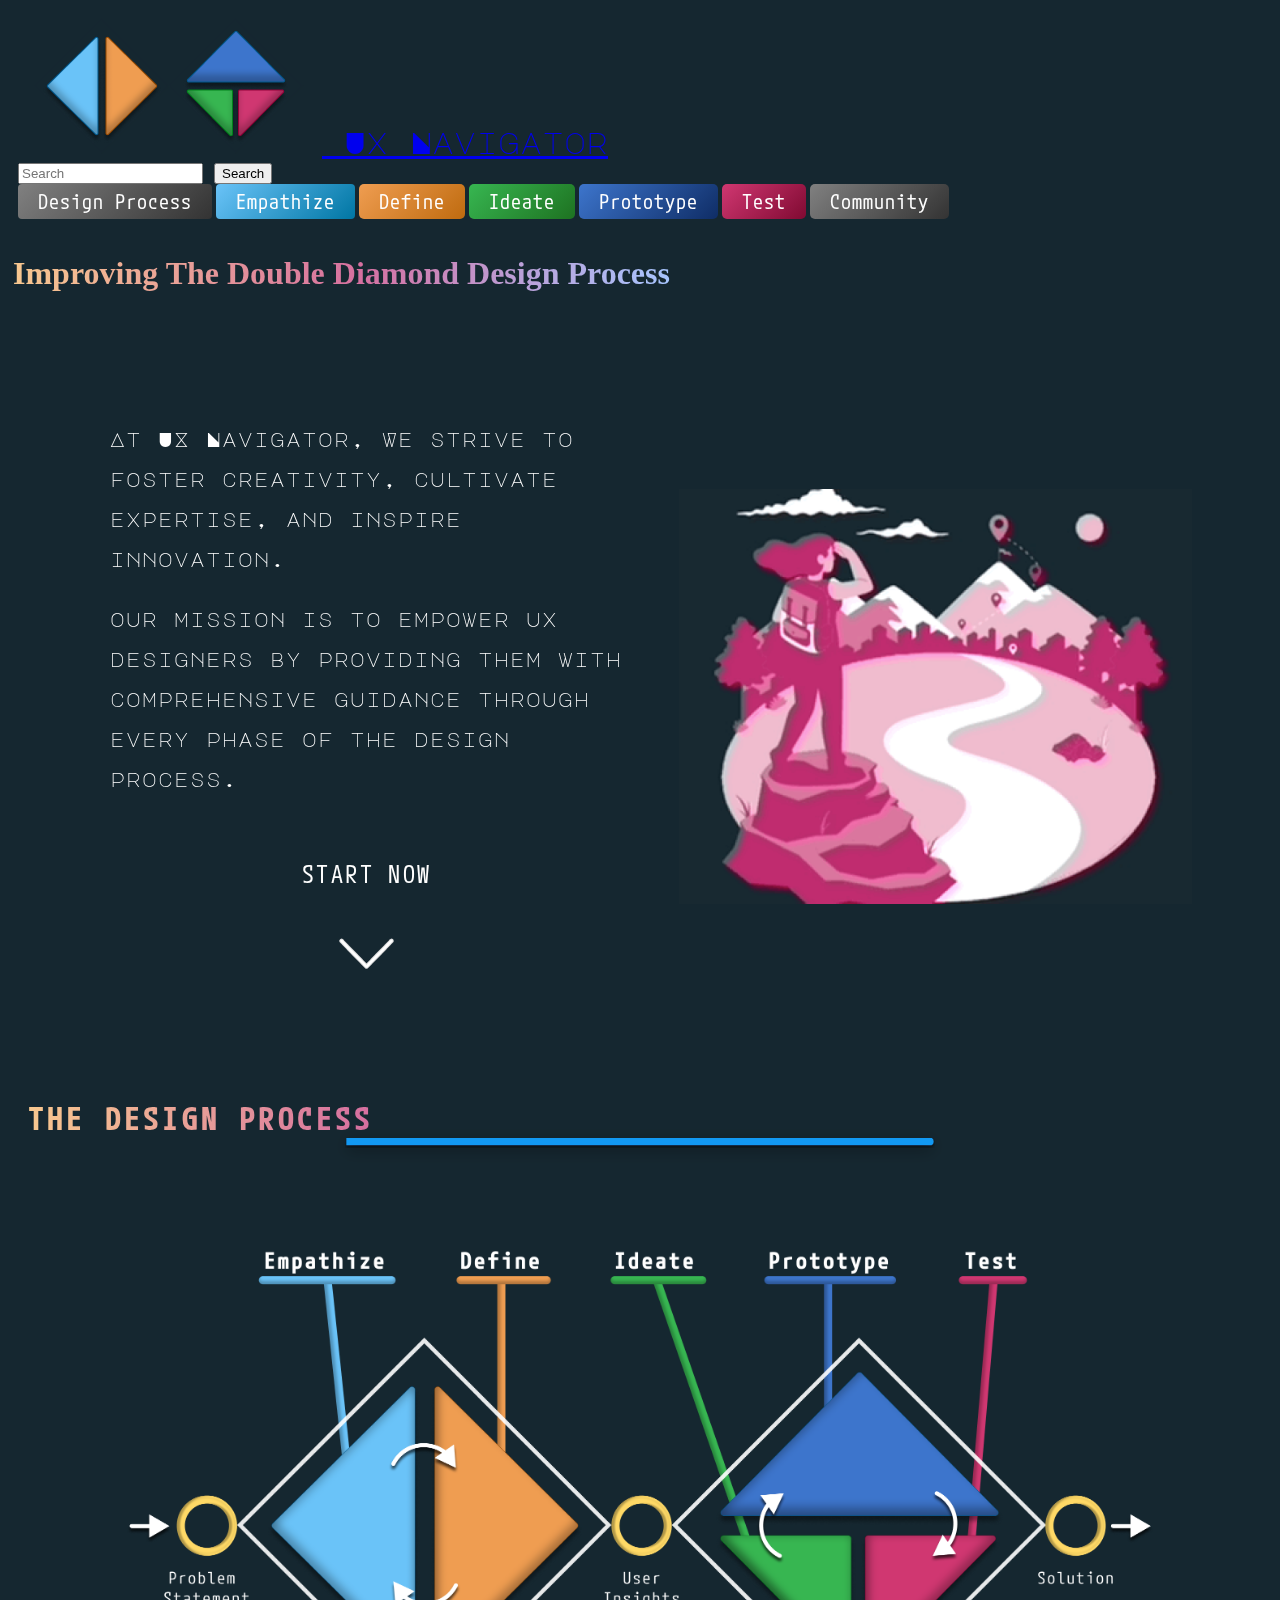
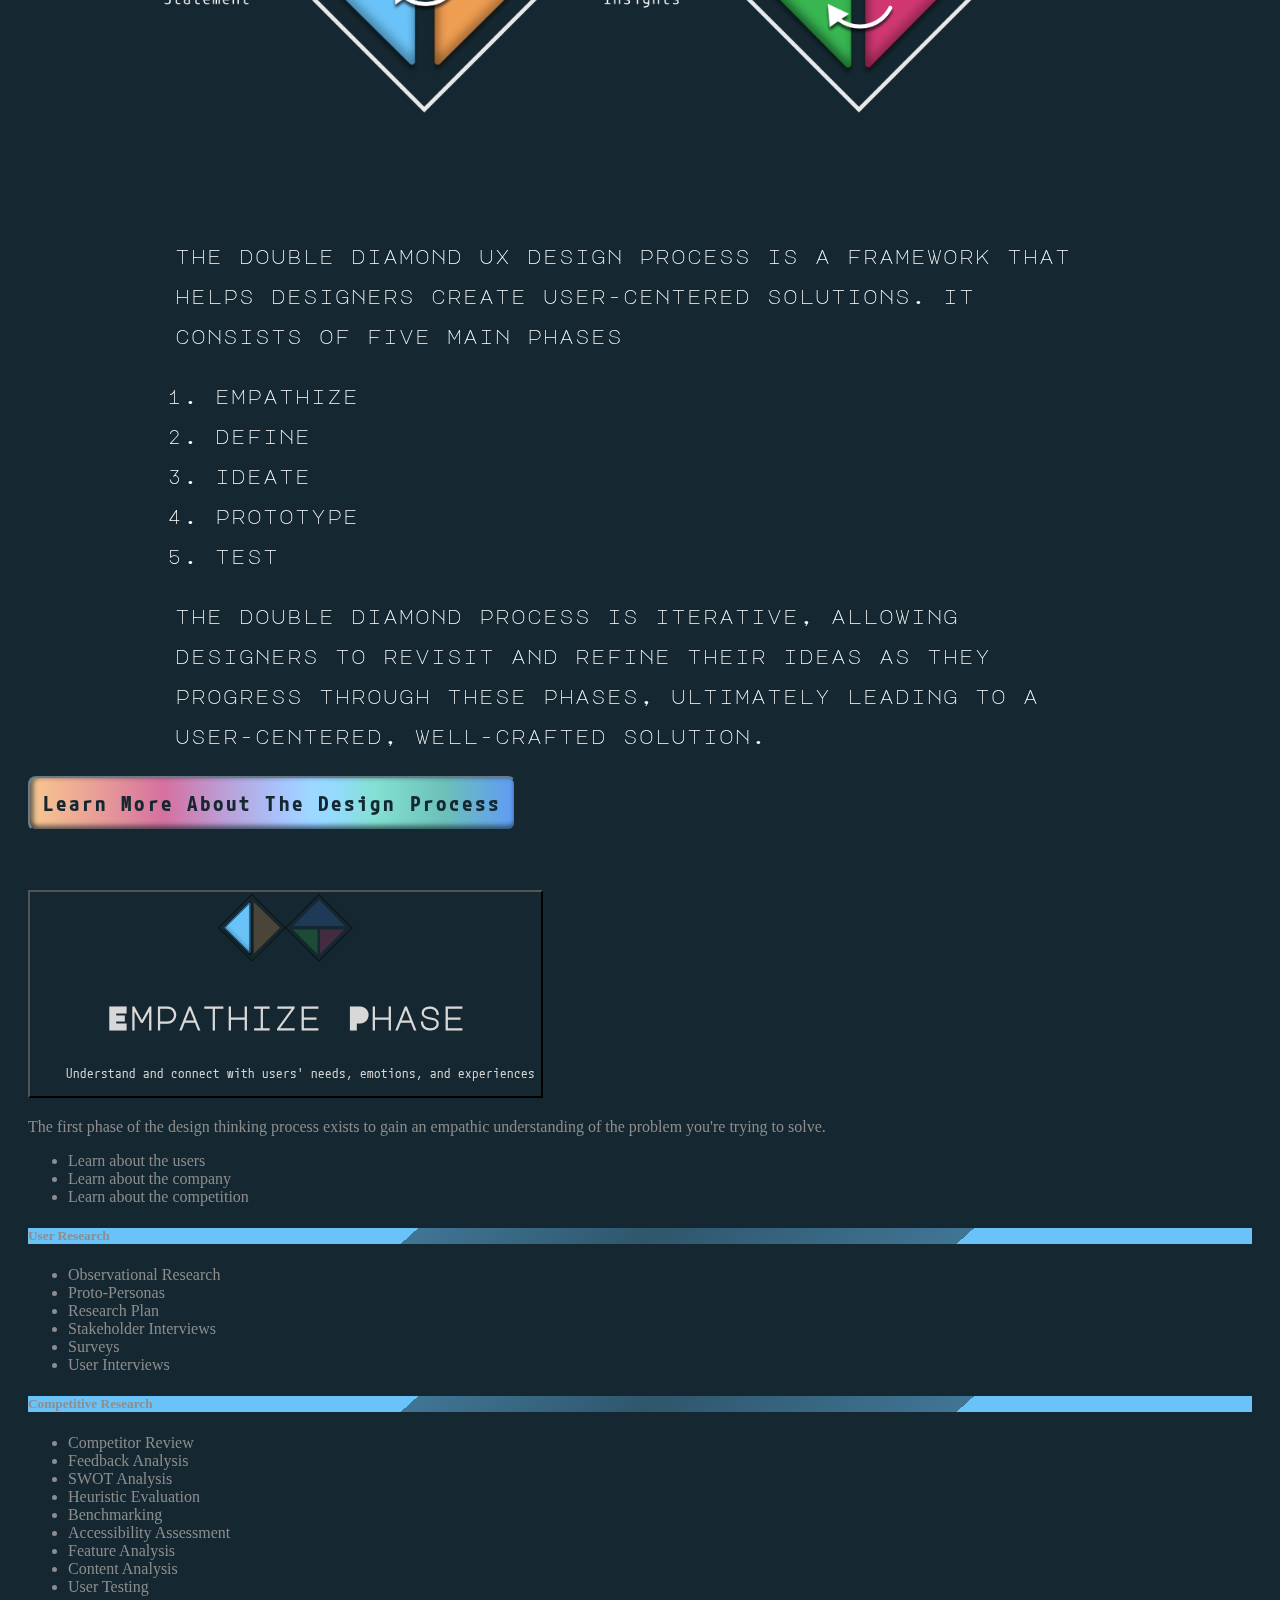
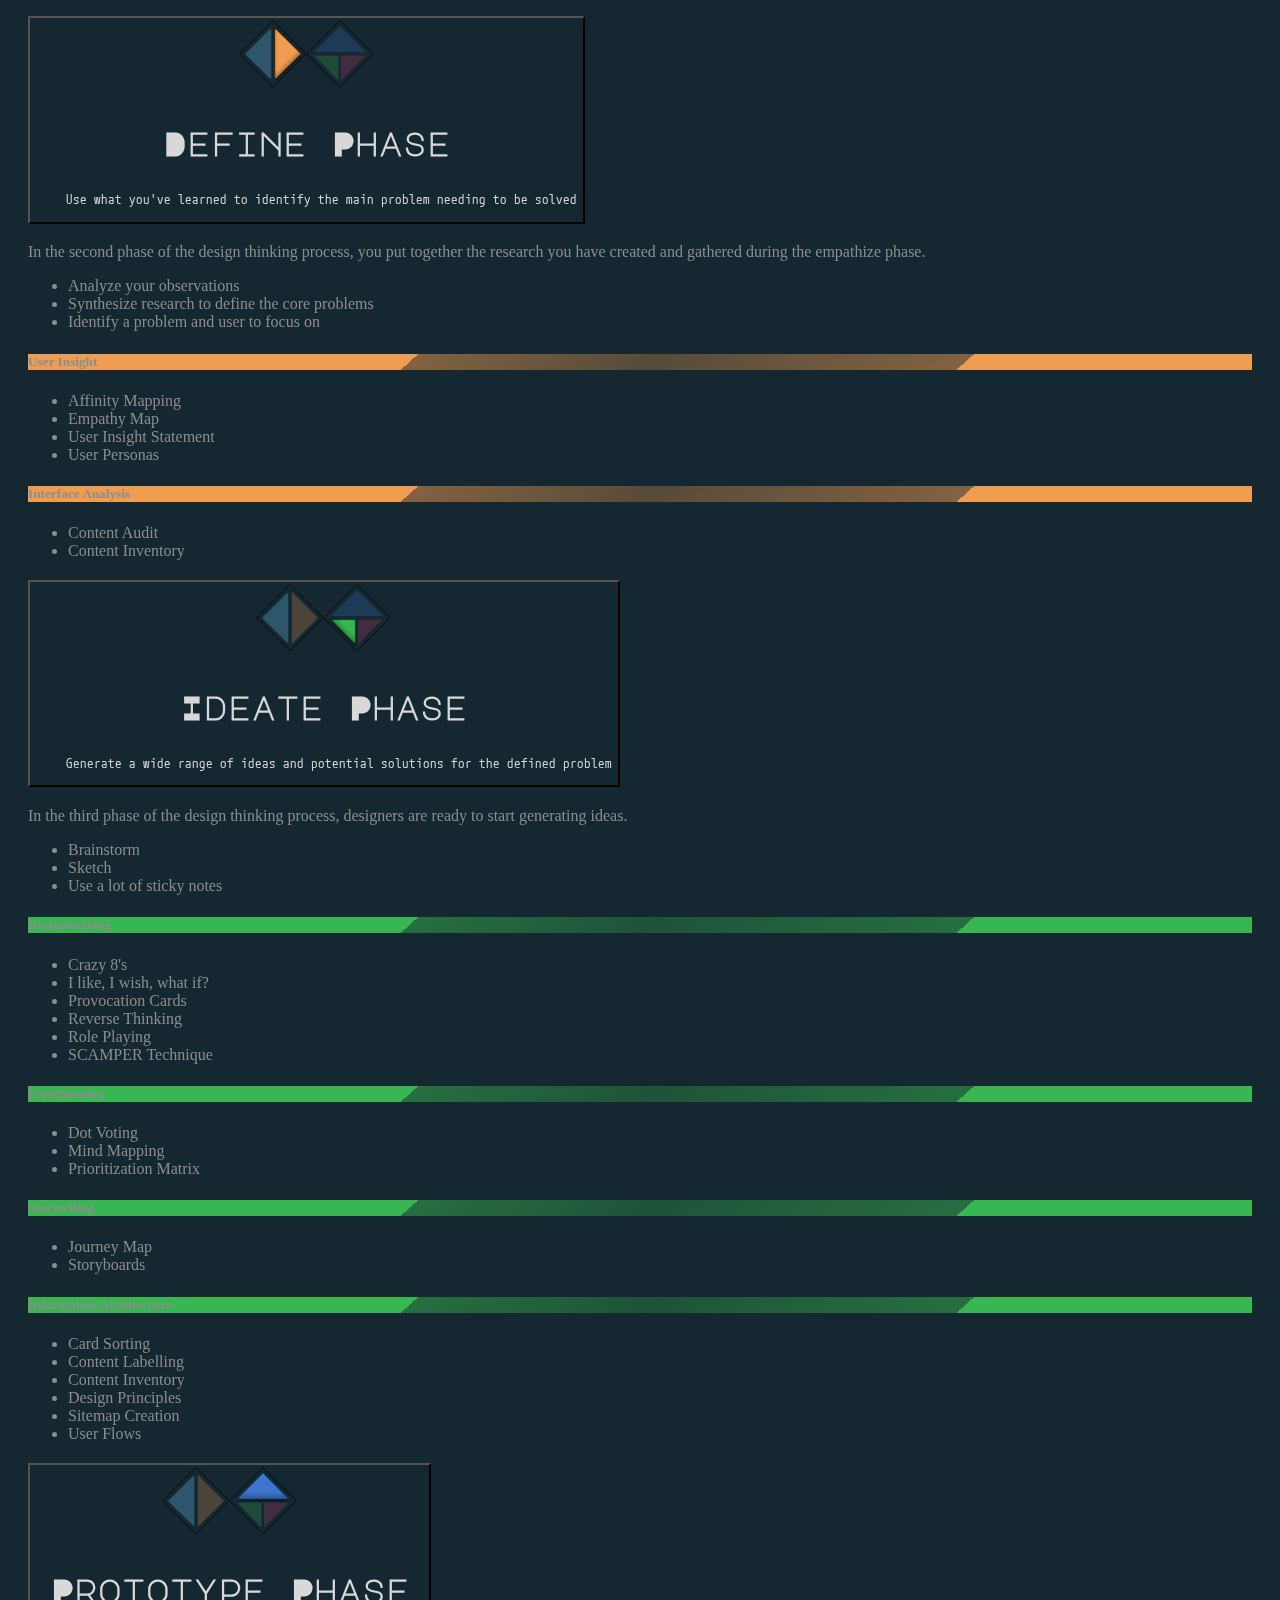
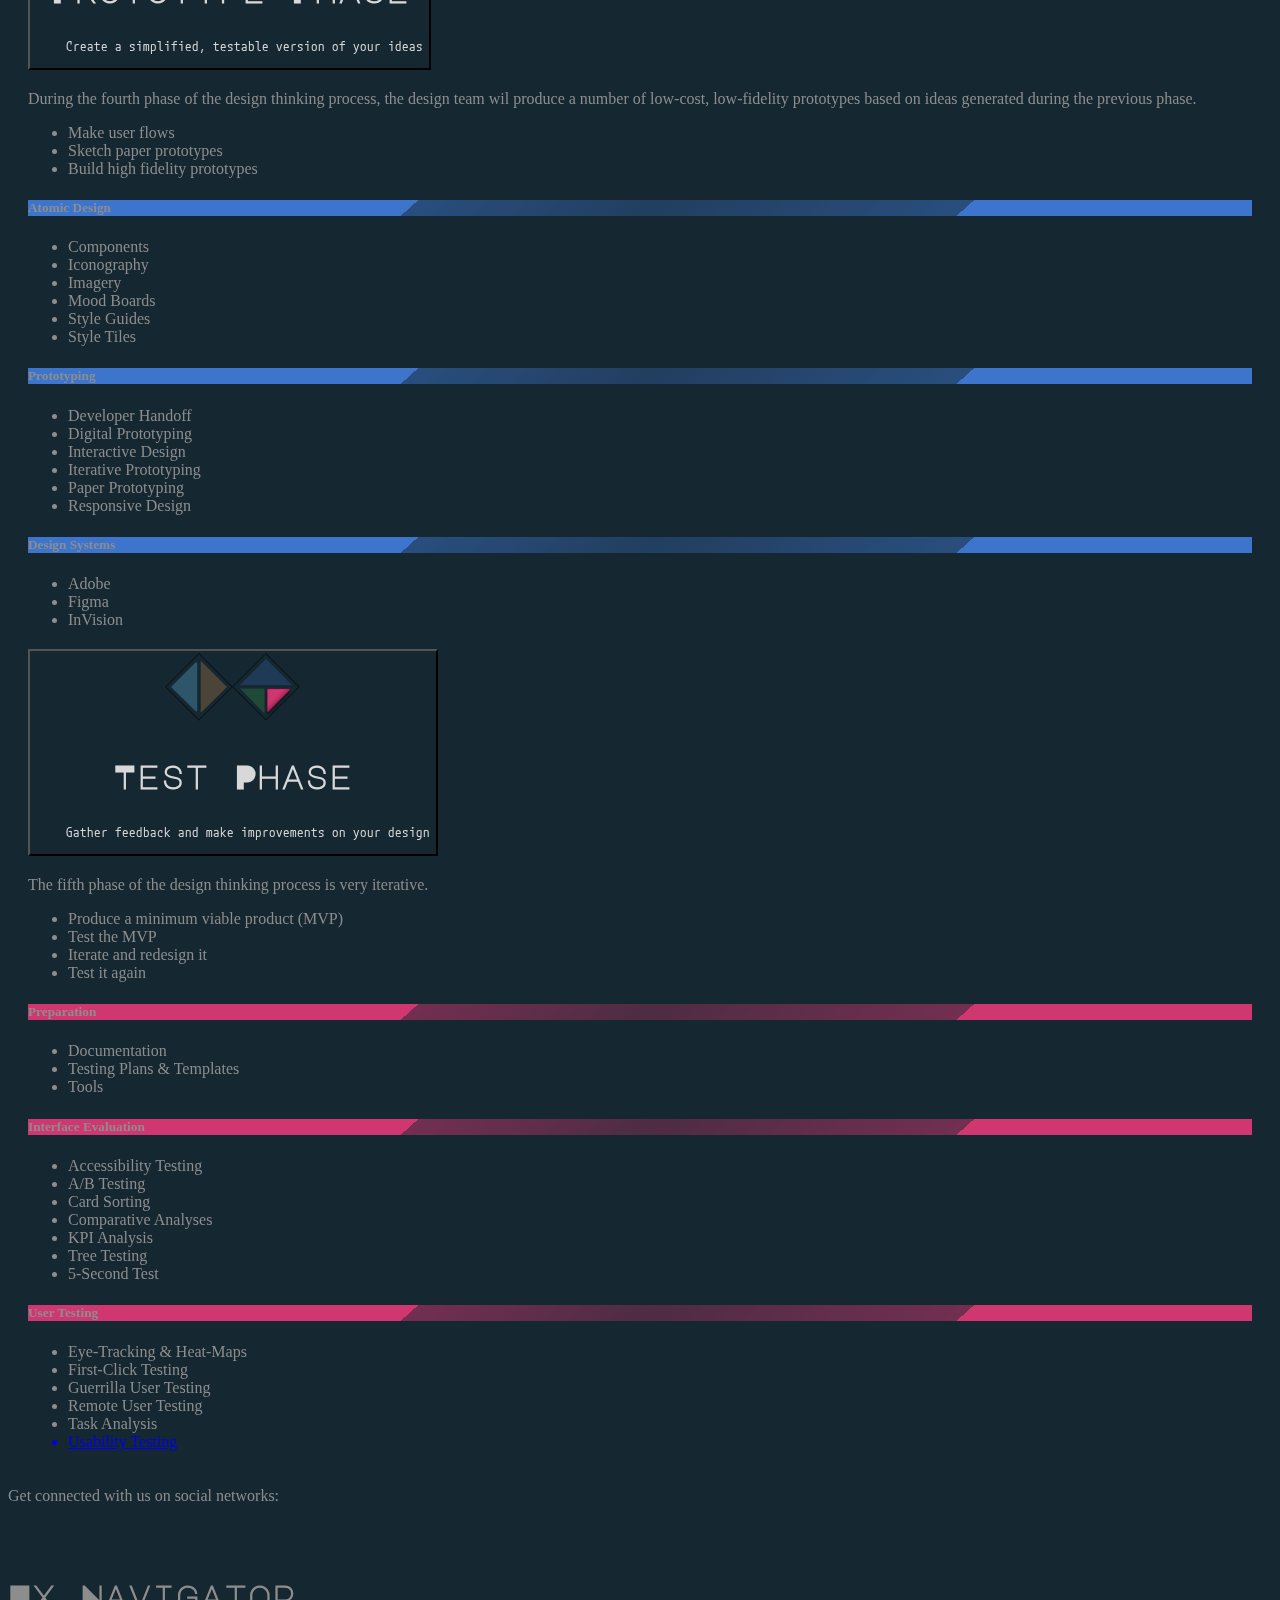
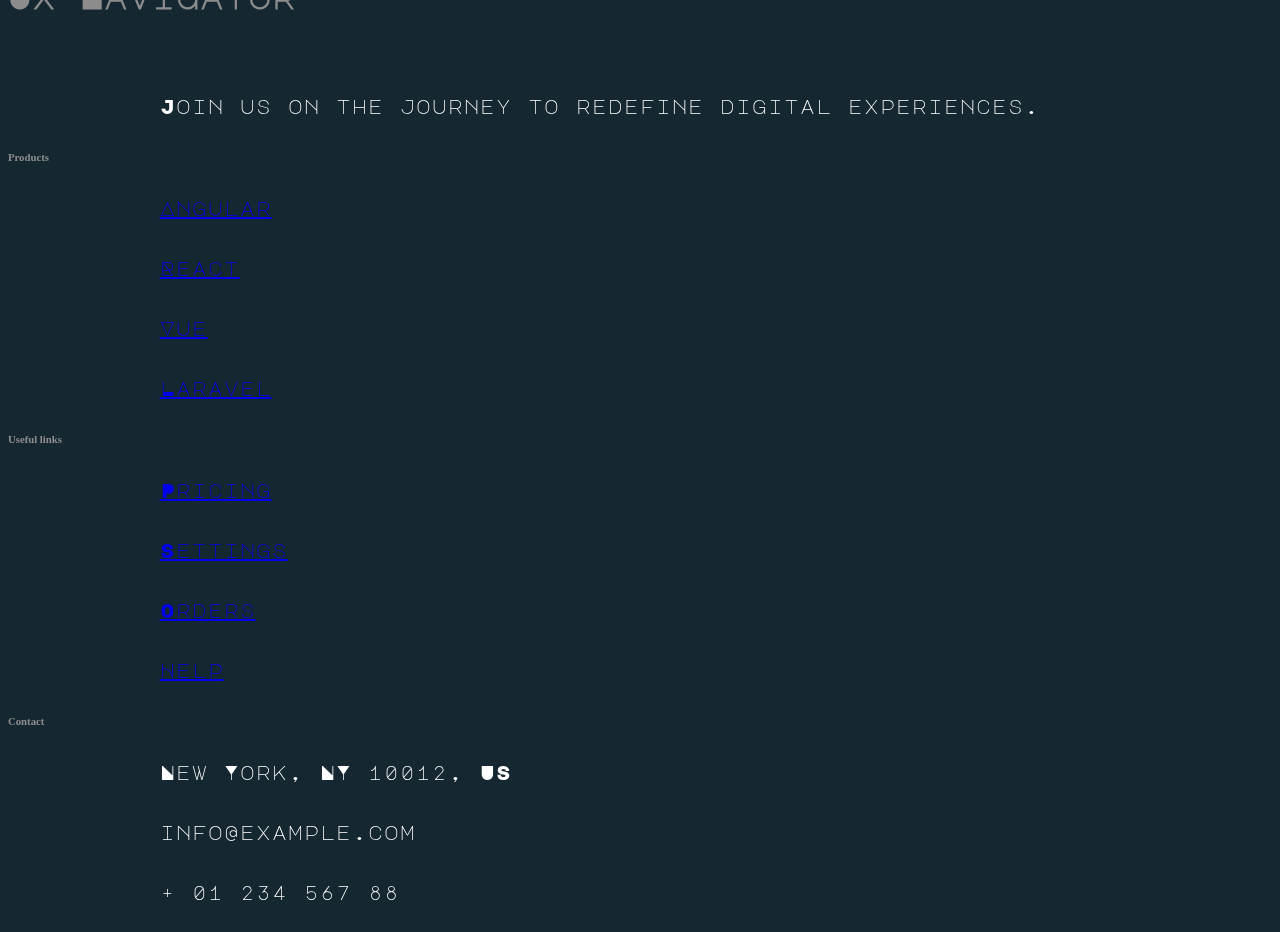
==== index.html @ 794a4d04 "home page updates" ====
<!DOCTYPE html>
<html lang="en">

<head>
    <meta charset="UTF-8">
    <meta name="viewport" content="width=device-width, initial-scale=1.0">
    <title>UX Navigator</title>
    
    <!--font link-->
    <link rel="preconnect" href="https://fonts.googleapis.com">
    <link rel="preconnect" href="https://fonts.gstatic.com" crossorigin>
    <link href="https://fonts.googleapis.com/css2?family=M+PLUS+Code+Latin:wght@300;400&family=Major+Mono+Display&display=swap" rel="stylesheet">
    <link rel="stylesheet" href="Fonts/MajorMonoDisplay-Regular.ttf">
    <link rel="stylesheet" href="Fonts/MPLUSCodeLatin-VariableFont_wdth,wght.ttf">

    <!--css link-->
    <link rel="stylesheet" href="css/style.css"> 
    
    <!--bootstrap link-->
    <link href="https://cdn.jsdelivr.net/npm/bootstrap@5.3.2/dist/css/bootstrap.min.css" rel="stylesheet" integrity="sha384-T3c6CoIi6uLrA9TneNEoa7RxnatzjcDSCmG1MXxSR1GAsXEV/Dwwykc2MPK8M2HN" crossorigin="anonymous">
    
</head>

<!-------------------------- body starts here -------------------------------------->

<body>

    <header class="sticky-top topnav"> 
        
        <!-- very top name and search bar -->
        <nav class="navbar sticky-top navbar-expand-lg">
            <div class="container-fluid">
              <a class="navbar-brand h1font" href="index.html">
                <img src="images/logo.png" alt="Logo">
                Ux Navigator</a>
                <form class="d-flex bodyfont" role="search">
                  <input class="form-control me-2" type="search" placeholder="Search" aria-label="Search">
                  <button class="btn btn-outline-success" type="submit">Search</button>
                </form>
              </div>
            </div>
          </nav>
        
        <div>

          <!-- nav buttons -->
          <a href="#designprocess"><button type="button" class="btndesignproc bodyfont">Design Process</button></a>
          <a href="#empathize"><button type="button" class="btnempathize bodyfont">Empathize</button></a>
          <a href="#define"><button type="button" class="btndefine bodyfont">Define</button></a>
          <a href="#ideate"><button type="button" class="btnideate bodyfont">Ideate</button></a>
          <a href="#prototype"><button type="button" class="btnproto bodyfont">Prototype</button></a>
          <a href="#test"><button type="button" class="btntest bodyfont">Test</button></a>
          <button type="button" class="btncomm bodyfont">Community</button>

      </div>

    </header>

    <div class="banner">
      <h1 class="bannerfont">Improving The Double Diamond Design Process</h1>
    </div>
    <!------------- hero image ------------------>

        <section class="hero-section">
          <div class="heroflex">
            <div class="hero-text">
              <p>At UX Navigator, We strive to foster creativity, cultivate expertise, and inspire innovation.</p>

              <p>our mission is to empower ux designers by providing them with comprehensive guidance through every phase of the design process.
              </p>
            </div>
            <div class="startnow">
              <p>START NOW</p>
              <img src="images/ep-arrow-down.png" alt="Arrow pointing down">
            </div>
          </div>
          <div class="hero-image">
              <img src="images/hero-gif-4.png" alt="Hero Image">
          </div>
      </section>

      <!-- design process -->
      <section class="designproc">

        <div class="designhead">
          <h1>THE DESIGN PROCESS</h1>
          <div>
          <svg xmlns="http://www.w3.org/2000/svg" width="100%" height="26" viewBox="0 0 1533 26" fill="none" style="display: block; margin: 0 auto;">
            <g style="mix-blend-mode:hard-light" filter="url(#filter0_d_272_1071)">
              <path d="M1520 14C1522.76 14 1525 11.7614 1525 9C1525 6.23858 1522.76 4 1520 4L1520 14ZM8 13.9985L1520 14L1520 4L8 3.99854L8 13.9985Z" fill="url(#paint0_linear_272_1071)"/>
            </g>
            <defs>
              <filter id="filter0_d_272_1071" x="0" y="-0.00146484" width="1533" height="26.0015" filterUnits="userSpaceOnUse" color-interpolation-filters="sRGB">
                <feFlood flood-opacity="0" result="BackgroundImageFix"/>
                <feColorMatrix in="SourceAlpha" type="matrix" values="0 0 0 0 0 0 0 0 0 0 0 0 0 0 0 0 0 0 127 0" result="hardAlpha"/>
                <feOffset dy="4"/>
                <feGaussianBlur stdDeviation="4"/>
                <feComposite in2="hardAlpha" operator="out"/>
                <feColorMatrix type="matrix" values="0 0 0 0 0 0 0 0 0 0 0 0 0 0 0 0 0 0 0.4 0"/>
                <feBlend mode="normal" in2="BackgroundImageFix" result="effect1_dropShadow_272_1071"/>
                <feBlend mode="normal" in="SourceGraphic" in2="effect1_dropShadow_272_1071" result="shape"/>
              </filter>
              <linearGradient id="paint0_linear_272_1071" x1="8" y1="8.99854" x2="1523.14" y2="8.99854" gradientUnits="userSpaceOnUse">
                <stop stop-color="#6AC3F8"/>
                <stop offset="1" stop-color="#6AC3F8" stop-opacity="0"/>
              </linearGradient>
            </defs>
          </svg>


        </div>
        <img src = "images/designProcess descript.png" alt="Double diamond design with the different phases labeled">

        <div class="design">
          <p>the double diamond ux design process is a framework that helps designers create user-centered solutions. it consists of five main phases</p>
          <ol>
            <li>empathize</li>
            <li>define</li>
            <li>ideate</li>
            <li>prototype</li>
            <li>test</li>
          </ol>
          <p>the double diamond process is iterative, allowing designers to revisit and refine their ideas as they progress through these phases, ultimately leading to a user-centered, well-crafted solution.</p>
        </div>

        <div class="designbtndiv">
          <button type="button" class="designbtn">Learn More About The Design Process</button>
        </div>

      </section>

    <!----------------- main part ---------------------------------->

    <main>




        <div class="accordion accordion-flush accord" id="accordionFlushExample">

            <!-- Empathize -->
            <div class="accordion-item" id="empathize">
              <h2 class="accordion-header" id="flush-headingOne">
                <button class="accordion-button collapsed d-flex align-items-center accordbutton" type="button" data-bs-toggle="collapse" data-bs-target="#flush-collapseOne" aria-expanded="false" aria-controls="flush-collapseOne">
                    <img src="images/empathize-icon.svg" alt="Double Diamond with Empathize section highlighted" class="mr-3">
                    <div>
                        <h3 class="h3font">Empathize Phase</h3>
                        <p style="margin-left: 30px;">Understand and connect with users' needs, emotions, and experiences</p>
                    </div>
                </button>
            </h2>
              <div id="flush-collapseOne" class="accordion-collapse collapse" aria-labelledby="flush-headingOne" data-bs-parent="#accordionFlushExample">
                <div class="accordion-body">The first phase of the design thinking process exists to gain an empathic understanding of the problem you're trying to solve.
                  <ul>
                    <li>Learn about the users</li>
                    <li>Learn about the company</li>
                    <li>Learn about the competition</li>
                  </ul>
                </div>
            
                <!-- empathize cards -->
                <div class="row row-cols-1 row-cols-md-2 g-4">
                <div class="col">
                    <div class="card">
                    <div class="card-body empathize">
                        <h5 class="card-title">User Research</h5>
                    </div>
                    <ul class="list-group list-group-flush">
                        <li class="list-group-item">Observational Research</li>
                        <li class="list-group-item">Proto-Personas</li>
                        <li class="list-group-item">Research Plan</li>
                        <li class="list-group-item">Stakeholder Interviews</li>
                        <li class="list-group-item">Surveys</li>
                        <li class="list-group-item">User Interviews</li>

                        </ul>
                    </div>
                </div>
                <div class="col">
                    <div class="card">
                    
                    <div class="card-body empathize">
                        <h5 class="card-title">Competitive Research</h5>
                    </div>
                    <ul class="list-group list-group-flush">
                        <li class="list-group-item">Competitor Review</li>
                        <li class="list-group-item">Feedback Analysis</li>
                        <li class="list-group-item">SWOT Analysis</li>
                        <li class="list-group-item">Heuristic Evaluation</li>
                        <li class="list-group-item">Benchmarking</li>
                        <li class="list-group-item">Accessibility Assessment</li>
                        <li class="list-group-item">Feature Analysis</li>
                        <li class="list-group-item">Content Analysis</li>
                        <li class="list-group-item">User Testing</li>
                        </ul>
                    </div>
                </div>
                </div>
                </div>
            <!-- end of empathize cards-->
            </div>

            <!-- Define -->
            <div class="accordion-item" id="define">
              <h2 class="accordion-header" id="flush-headingTwo">
                <button class="accordion-button collapsed accordbutton" type="button" data-bs-toggle="collapse" data-bs-target="#flush-collapseTwo" aria-expanded="false" aria-controls="flush-collapseTwo">
                  <img src="images/define-icon.png" alt="Double Diamond with Define section highlighted" class="mr-3">
                  <div>
                    <h3 class="h3font">Define Phase</h3>
                    <p style="margin-left: 30px;">Use what you've learned to identify the main problem needing to be solved</p>
                  </div>
                </button>
              </h2>
              <div id="flush-collapseTwo" class="accordion-collapse collapse" aria-labelledby="flush-headingTwo" data-bs-parent="#accordionFlushExample">
                <div class="accordion-body">In the second phase of the design thinking process, you put together the research you have created and gathered during the empathize phase.
                  <ul>
                    <li>Analyze your observations</li>
                    <li>Synthesize research to define the core problems</li>
                    <li>Identify a problem and user to focus on</li>
                  </ul>
                </div>

                    <!-- define cards -->
                    <div class="row row-cols-1 row-cols-md-2 g-4">
                        <div class="col">
                            <div class="card">
                            
                            <div class="card-body define">
                                <h5 class="card-title">User Insight</h5>
                            </div>
                            <ul class="list-group list-group-flush">
                                <li class="list-group-item">Affinity Mapping</li>
                                <li class="list-group-item">Empathy Map</li>
                                <li class="list-group-item">User Insight Statement</li>
                                <li class="list-group-item">User Personas</li>
                                </ul>
                            </div>
                        </div>
                        <div class="col">
                            <div class="card">
                            
                            <div class="card-body define">
                                <h5 class="card-title">Interface Analysis</h5>
                            </div>
                            <ul class="list-group list-group-flush">
                                <li class="list-group-item">Content Audit</li>
                                <li class="list-group-item">Content Inventory</li>
                                </ul>
                            </div>
                        </div>
    
                        </div>
                    <!-- end of define cards-->
              </div>
            </div>

            <!-- Ideate -->
            <div class="accordion-item" id="ideate">
              <h2 class="accordion-header" id="flush-headingThree">
                <button class="accordion-button collapsed accordbutton" type="button" data-bs-toggle="collapse" data-bs-target="#flush-collapseThree" aria-expanded="false" aria-controls="flush-collapseThree">
                  <img src="images/ideate-icon.png" alt="Double Diamond with Ideate section highlighted" class="mr-3">
                  <div>
                    <h3 class="h3font">Ideate Phase</h3>
                    <p style="margin-left: 30px;">Generate a wide range of ideas and potential solutions for the defined problem</p>
                  </div>
                </button>
              </h2>
              <div id="flush-collapseThree" class="accordion-collapse collapse" aria-labelledby="flush-headingThree" data-bs-parent="#accordionFlushExample">
                <div class="accordion-body">In the third phase of the design thinking process, designers are ready to start generating ideas.
                  <ul>
                    <li>Brainstorm</li>
                    <li>Sketch</li>
                    <li>Use a lot of sticky notes</li>
                  </ul>
                </div>
                <!-- ideate cards -->
                <div class="row row-cols-1 row-cols-md-2 g-4">
                    <div class="col">
                        <div class="card">
                        
                        <div class="card-body ideate">
                            <h5 class="card-title">Brainstorming</h5>
                        </div>
                        <ul class="list-group list-group-flush">
                          <li class="list-group-item">Crazy 8's</li>  
                          <li class="list-group-item">I like, I wish, what if?</li>
                          <li class="list-group-item">Provocation Cards</li>
                          <li class="list-group-item">Reverse Thinking</li>
                          <li class="list-group-item">Role Playing</li>
                          <li class="list-group-item">SCAMPER Technique</li>
                        </ul>
                      </div>
                    </div>
                    <div class="col">
                        <div class="card">
                        
                        <div class="card-body ideate">
                            <h5 class="card-title">Prioritization</h5>
                        </div>
                        <ul class="list-group list-group-flush">
                            <li class="list-group-item">Dot Voting</li>
                            <li class="list-group-item">Mind Mapping</li>
                            <li class="list-group-item">Prioritization Matrix</li>
                            </ul>
                        </div>
                    </div>

                    <div class="col">
                        <div class="card">
                        
                        <div class="card-body ideate">
                            <h5 class="card-title">Storytelling</h5>
                        </div>
                        <ul class="list-group list-group-flush">
                            <li class="list-group-item">Journey Map</li>
                            <li class="list-group-item">Storyboards</li>
                            </ul>
                        </div>
                    </div>

                    <div class="col">
                        <div class="card">
                        
                        <div class="card-body ideate">
                            <h5 class="card-title">Information Architecture</h5>
                        </div>
                        <ul class="list-group list-group-flush">
                          <li class="list-group-item">Card Sorting</li> 
                          <li class="list-group-item">Content Labelling</li> 
                          <li class="list-group-item">Content Inventory</li>
                            <li class="list-group-item">Design Principles</li>

                          <li class="list-group-item">Sitemap Creation</li>
                          <li class="list-group-item">User Flows</li>
                        </ul>
                      </div>
                    </div>

                    </div>
                <!-- end of ideate cards-->
              </div>
            </div>

            <!-- Prototype -->
            <div class="accordion-item" id = "prototype">
                <h2 class="accordion-header" id="flush-headingFour">
                  <button class="accordion-button collapsed accordbutton" type="button" data-bs-toggle="collapse" data-bs-target="#flush-collapseFour" aria-expanded="false" aria-controls="flush-collapseFour">
                    <img src="images/prototype-icon.png" alt="Double Diamond with Prototype section highlighted" class="mr-3">
                    <div>
                      <h3 class="h3font">Prototype Phase</h3>
                      <p style="margin-left: 30px;">Create a simplified, testable version of your ideas</p>
                    </div>
                  </button>
                </h2>
                <div id="flush-collapseFour" class="accordion-collapse collapse" aria-labelledby="flush-headingFour" data-bs-parent="#accordionFlushExample">
                  <div class="accordion-body">During the fourth phase of the design thinking process, the design team wil produce a number of low-cost, low-fidelity prototypes based on ideas generated during the previous phase.
                    <ul>
                      <li>Make user flows</li>
                      <li>Sketch paper prototypes</li>
                      <li>Build high fidelity prototypes</li>
                    </ul>
                  </div>

                    <!-- prototype cards -->
                    <div class="row row-cols-1 row-cols-md-2 g-4">
                    <div class="col">
                        <div class="card">
                        
                        <div class="card-body prototype">
                            <h5 class="card-title">Atomic Design</h5>
                        </div>
                        <ul class="list-group list-group-flush">
                            <li class="list-group-item">Components</li>
                            <li class="list-group-item">Iconography</li>
                            <li class="list-group-item">Imagery</li>
                            <li class="list-group-item">Mood Boards</li>
                            <li class="list-group-item">Style Guides</li>
                            <li class="list-group-item">Style Tiles</li>
                            </ul>
                        </div>
                    </div>
                    <div class="col">
                        <div class="card">
                        
                        <div class="card-body prototype">
                            <h5 class="card-title">Prototyping</h5>
                          </div>
                        <ul class="list-group list-group-flush">
                          <li class="list-group-item">Developer Handoff</li>  
                          <li class="list-group-item">Digital Prototyping</li>
                          <li class="list-group-item">Interactive Design</li>
                          <li class="list-group-item">Iterative Prototyping</li>
                          <li class="list-group-item">Paper Prototyping</li>
                          <li class="list-group-item">Responsive Design</li>
                        </ul>
                      </div>
                    </div>

                    <div class="col">
                        <div class="card">
                        
                        <div class="card-body prototype">
                            <h5 class="card-title">Design Systems</h5>
                        </div>
                        <ul class="list-group list-group-flush">
                            <li class="list-group-item">Adobe</li>
                            <li class="list-group-item">Figma</li>
                            <li class="list-group-item">InVision</li>
                            </ul>
                        </div>
                    </div>

                    </div>
                <!-- end of prototype cards-->
            
                </div>
              </div>

            <!-- Test -->
            <div class="accordion-item" id = "test">
                <h2 class="accordion-header" id="flush-headingFive">
                  <button class="accordion-button collapsed accordbutton" type="button" data-bs-toggle="collapse" data-bs-target="#flush-collapseFive" aria-expanded="false" aria-controls="flush-collapseFive">
                    <img src="images/test-icon.png" alt="Double Diamond with Test section highlighted" class="mr-3">
                    <div>
                      <h3 class="h3font">Test Phase</h3>
                      <p style="margin-left: 30px;">Gather feedback and make improvements on your design</p>
                    </div>
                  </button>
                </h2>
                <div id="flush-collapseFive" class="accordion-collapse collapse" aria-labelledby="flush-headingFive" data-bs-parent="#accordionFlushExample">
                  
                    <div class="accordion-body">The fifth phase of the design thinking process is very iterative.
                      <ul>
                        <li>Produce a minimum viable product (MVP)</li>
                        <li>Test the MVP</li>
                        <li>Iterate and redesign it</li>
                        <li>Test it again</li>
                      </ul>
                    </div>

                <!-- test cards -->
                    <div class="row row-cols-1 row-cols-md-2 g-4">
                        <div class="col">
                          <div class="card">
                            
                            <div class="card-body test">
                              <h5 class="card-title">Preparation</h5>
                            </div>
                            <ul class="list-group list-group-flush">
                              <li class="list-group-item">Documentation</li>  
                              <li class="list-group-item">Testing Plans & Templates</li>
                                <li class="list-group-item">Tools</li>
                              </ul>
                          </div>
                        </div>
                        <div class="col">
                          <div class="card">
                            
                            <div class="card-body test">
                              <h5 class="card-title">Interface Evaluation</h5>
                            </div>
                            <ul class="list-group list-group-flush">
                                <li class="list-group-item">Accessibility Testing</li>
                                <li class="list-group-item">A/B Testing</li>
                                <li class="list-group-item">Card Sorting</li>
                                <li class="list-group-item">Comparative Analyses</li>
                                <li class="list-group-item">KPI Analysis</li>
                                <li class="list-group-item">Tree Testing</li>
                                <li class="list-group-item">5-Second Test</li>
                              </ul>
                          </div>
                        </div>

                        <div class="col">
                          <div class="card">
                           
                            <div class="card-body test">
                              <h5 class="card-title">User Testing</h5>
                            </div>
                            <ul class="list-group list-group-flush">
                                
                                <li class="list-group-item">Eye-Tracking & Heat-Maps</li>
                                <li class="list-group-item">First-Click Testing</li>
                                <li class="list-group-item">Guerrilla User Testing</li>
                                <li class="list-group-item">Remote User Testing</li>
                                <li class="list-group-item">Task Analysis</li>
                                <a href="pages/UsabilityTesting.html"><li class="list-group-item">Usability Testing</li></a>

                              </ul>
                          </div>
                        </div>

                      </div>
                    <!-- end of test cards-->

                </div>
              </div>


            </div>
    </main>


    <!------------------------- footer ------------------------------------->


    <!-- Footer -->
    <footer class="text-center text-lg-start text-muted">
      <!-- Section: Social media -->
      <section class="d-flex justify-content-center justify-content-lg-between p-4 border-bottom design">
        <!-- Left -->
        <div class="me-5 d-none d-lg-block">
          <span>Get connected with us on social networks:</span>
        </div>
        <!-- Left -->

        <!-- Right -->
        <div>
          <a href="" class="me-4 text-reset">
            <i class="fab fa-facebook-f"></i>
          </a>
          <a href="" class="me-4 text-reset">
            <i class="fab fa-twitter"></i>
          </a>
          <a href="" class="me-4 text-reset">
            <i class="fab fa-google"></i>
          </a>
          <a href="" class="me-4 text-reset">
            <i class="fab fa-instagram"></i>
          </a>
          <a href="" class="me-4 text-reset">
            <i class="fab fa-linkedin"></i>
          </a>
          <a href="" class="me-4 text-reset">
            <i class="fab fa-github"></i>
          </a>
        </div>
        <!-- Right -->
      </section>
      <!-- Section: Social media -->

      <!-- Section: Links  -->
      <section class="design">
        <div class="container text-center text-md-start mt-5">
          <!-- Grid row -->
          <div class="row mt-3">
            <!-- Grid column -->
            <div class="col-md-3 col-lg-4 col-xl-3 mx-auto mb-4">
              <!-- Content -->
              <h6 class="fw-bold mb-4 h3font">
                <i class="fas fa-gem me-3"></i>Ux Navigator
              </h6>
              <p>
                Join us on the journey to redefine digital experiences.
              </p>
            </div>
            <!-- Grid column -->

            <!-- Grid column -->
            <div class="col-md-2 col-lg-2 col-xl-2 mx-auto mb-4">
              <!-- Links -->
              <h6 class="text-uppercase fw-bold mb-4">
                Products
              </h6>
              <p>
                <a href="#!" class="text-reset">Angular</a>
              </p>
              <p>
                <a href="#!" class="text-reset">React</a>
              </p>
              <p>
                <a href="#!" class="text-reset">Vue</a>
              </p>
              <p>
                <a href="#!" class="text-reset">Laravel</a>
              </p>
            </div>
            <!-- Grid column -->

            <!-- Grid column -->
            <div class="col-md-3 col-lg-2 col-xl-2 mx-auto mb-4">
              <!-- Links -->
              <h6 class="text-uppercase fw-bold mb-4">
                Useful links
              </h6>
              <p>
                <a href="#!" class="text-reset">Pricing</a>
              </p>
              <p>
                <a href="#!" class="text-reset">Settings</a>
              </p>
              <p>
                <a href="#!" class="text-reset">Orders</a>
              </p>
              <p>
                <a href="#!" class="text-reset">Help</a>
              </p>
            </div>
            <!-- Grid column -->

            <!-- Grid column -->
            <div class="col-md-4 col-lg-3 col-xl-3 mx-auto mb-md-0 mb-4">
              <!-- Links -->
              <h6 class="text-uppercase fw-bold mb-4">Contact</h6>
              <p><i class="fas fa-home me-3"></i> New York, NY 10012, US</p>
              <p>
                <i class="fas fa-envelope me-3"></i>
                info@example.com
              </p>
              <p><i class="fas fa-phone me-3"></i> + 01 234 567 88</p>
            </div>
            <!-- Grid column -->
          </div>
          <!-- Grid row -->
        </div>
      </section>
      <!-- Section: Links  -->

      <!-- end of copyright -->
    </footer>


    <!-- Bootstrap JavaScript and jQuery libraries -->
    <script src="https://cdn.jsdelivr.net/npm/bootstrap@5.3.2/dist/js/bootstrap.bundle.min.js" integrity="sha384-C6RzsynM9kWDrMNeT87bh95OGNyZPhcTNXj1NW7RuBCsyN/o0jlpcV8Qyq46cDfL" crossorigin="anonymous"></script>

</body>

</html>
---- css/style.css ----
#here {
    background-color: red;
}

#there {
    background-color: blueviolet;
}

#middle {
    background-color: turquoise;
}

header {
    background-color: #152730;
}

html, .hero-section, .accord, .design {
    background-color: #152730 !important;
    color: #8D8D8D;
}

.topnav {
    padding: 10px;
}


.h1font { 
    font-family: 'Major Mono Display', monospace;
    font-size: 30px;
    
}

.h3font {
    font-family: 'Major Mono Display', monospace;
    font-size: 32px;
}

p {
    font-family: 'M PLUS Code Latin', monospace;
}

.bodyfont {
    color: #8D8D8D;
    font-family: M PLUS Code Latin;
    font-size: 20px;
    font-style: normal;
    font-weight: 400;
    line-height: normal;
    letter-spacing: 1px;
    text-transform: capitalize;
}


/* navigation buttons */
.btndesignproc {
    background: linear-gradient(135deg, #808080, #333333);
    color: white;
    border: none;
    padding: 5px 20px;
    border-radius: 4px;
    cursor: pointer;
}

.btndesignproc:hover {
    background: linear-gradient(135deg, #333333, #808080);
}

/* */
.btnempathize {
    background: linear-gradient(135deg, #6AC3F8, #0076A3);
    color: white;
    border: none;
    padding: 5px 20px;
    border-radius: 4px;
    cursor: pointer;
}

.btnempathize:hover {
    background: linear-gradient(135deg, #0076A3, #6AC3F8);
}

/* */
.btndefine {
    background: linear-gradient(135deg, #EF9D51, #BF6B0F);
    color: white;
    border: none;
    padding: 5px 20px;
    border-radius: 5px;
    cursor: pointer;
}

.btndefine:hover {
    background: linear-gradient(135deg, #BF6B0F, #EF9D51); /* Swapped gradient colors on hover */
}

/* */
.btnideate {
    background: linear-gradient(135deg, #37B651, #1E7221);
    color: white;
    border: none;
    padding: 5px 20px;
    border-radius: 5px;
    cursor: pointer;
}

.btnideate:hover {
    background: linear-gradient(135deg, #1E7221, #37B651); /* Swapped gradient colors on hover */
}

/* */
.btnproto {
    background: linear-gradient(135deg, #3D75CC, #0F2D66);
    color: white;
    border: none;
    padding: 5px 20px;
    border-radius: 5px;
    cursor: pointer;
}

.btnproto:hover {
    background: linear-gradient(135deg, #0F2D66, #3D75CC); /* Swapped gradient colors on hover */
}

/* */
.btntest {
    background: linear-gradient(135deg, #D03771, #800A32);
    color: white;
    border: none;
    padding: 5px 20px;
    border-radius: 5px;
    cursor: pointer;
}

.btntest:hover {
    background: linear-gradient(135deg, #800A32, #D03771); /* Swapped gradient colors on hover */
}

/* */
.btncomm {
    background: linear-gradient(135deg, #808080, #333333);
    color: white;
    border: none;
    padding: 5px 20px;
    border-radius: 5px;
    cursor: pointer;
}

.btncomm:hover {
    background: linear-gradient(135deg, #333333, #808080); /* Swapped gradient colors on hover */
}


.banner {
    background-color: #152730;
    justify-content: center;
    align-content: center;
    padding: 5px;
    
}

.bannerfont {
    background: linear-gradient(90deg, #E3A15F 0%, #D47967 13.21%, #C14970 27.65%, #A678A7 40.28%, #88B1E2 58.32%, #6EB9A2 71.55%, #579988 85.59%, #4B74C5 100%);
    background-clip: text;
    -webkit-background-clip: text;
    -webkit-text-fill-color: transparent;
    mix-blend-mode: plus-lighter;   
}

/* hero section */

.hero-section {
    display: flex;
    align-items: center;
    gap: 55px;
    padding: 80px;
}

.heroflex {
    flex: 1; /* Takes up available space in the row */
    margin-left: 2%;

}

.hero-text {
    margin-bottom: 60px;
}

.hero-text h1 {
    font-size: 24px;
    margin-bottom: 10px;
    font-family: Major Mono Display;
    
}

.hero-text p {
    margin-bottom: 20px;
    font-family: Major Mono Display;
    color: #FFF;
    font-size: 20px;
    font-style: normal;
    font-weight: 400;
    line-height: 40px; /* 200% */
    letter-spacing: 1px;
    
}

.hero-image {
    flex: 1; /* Takes up available space in the row */
    text-align: center;
}

.hero-image img {
    max-width: 100%;
    height: auto;
}

.startnow {
    font-family: M PLUS Code Latin;
    color: #FFFFFF;
    text-align: center;
    font-size: 24px;
    font-style: normal;
    font-weight: 400;
    line-height: normal;
    letter-spacing: 2.4px;

}

.startnow img {
    width: 75px;
    height: 79px;
    flex-shrink: 0;
}

/* design section */
.designproc {
    background-color:#152730;

}

.design p, ol {
    margin-left: 12%;
    margin-right: 12%;
    color: #FFF;
    font-family: Major Mono Display;
    font-size: 20px;
    font-style: normal;
    font-weight: 400;
    line-height: 40px; /* 200% */
    letter-spacing: 1px;

}

.designbtndiv {
    justify-content: center;
    align-items: center;
}

.designbtn {
    color: #000;
    font-family: M PLUS Code Latin;
    font-size: 21px;
    font-style: normal;
    font-weight: 700;
    line-height: normal;
    letter-spacing: 2.1px;
    text-transform: capitalize;
    display: flex;
    width: 488px;
    height: 55px;
    justify-content: center;
    align-items: center;
    gap: 10px;
    border-radius: 8px;
    background: linear-gradient(90deg, #E3A15F 0%, #D47967 13.21%, #C14970 27.65%, #A678A7 40.28%, #88B1E2 58.32%, #6EB9A2 71.55%, #579988 85.59%, #4B74C5 100%);
    mix-blend-mode: plus-lighter;
    box-shadow: 0px -4px 4px 0px rgba(0, 0, 0, 0.50) inset, 4px 0px 4px 0px rgba(0, 0, 0, 0.50) inset;
}

.designhead {

    padding: 20px;
}
/* design process */

.designhead h1 {
    font-family: M PLUS Code Latin;
    font-size: 32px;
    font-style: normal;
    font-weight: 700;
    line-height: normal;
    letter-spacing: 3.2px;
    text-transform: capitalize;
    background: linear-gradient(90deg, #E3A15F 0%, #D47967 13.21%, #C14970 27.65%, #A678A7 40.28%, #88B1E2 58.32%, #6EB9A2 71.55%, #579988 85.59%, #4B74C5 100%);
    background-clip: text;
    -webkit-background-clip: text;
    -webkit-text-fill-color: transparent;
    mix-blend-mode: plus-lighter;
    margin:0;
}

.designhead svg {
    stroke-width: 10px;
    stroke: #6AC3F8;
    mix-blend-mode: hard-light;
    filter: drop-shadow(0px 4px 8px rgba(0, 0, 0, 0.40));
    height: 10px;
    flex-shrink: 0;
}

.designproc img {
    width: 84%;
    margin: 8%;
}


/* accordian section */

.accord {
    background-color: blue;
    padding: 20px;
}

.accordbutton {
    background-color: #152730 !important;
    color: #D8D8D8 !important;
}

.empathize {
    background: linear-gradient(138deg, #6AC3F8 31.43%, rgba(106, 195, 248, 0.50) 31.43%, rgba(106, 195, 248, 0.30) 50.84%, rgba(106, 195, 248, 0.50) 76.2%, #6AC3F8 76.2%);
}

.define {
    background: linear-gradient(138deg, #EF9D51 31.43%, rgba(239, 157, 81, 0.50) 31.43%, rgba(239, 157, 81, 0.30) 50.84%, rgba(239, 157, 81, 0.50) 76.2%, #EF9D51 76.2%);
    
}

.ideate {
    background: linear-gradient(138deg, #37B651 31.43%, rgba(55, 182, 81, 0.50) 31.43%, rgba(55, 182, 81, 0.30) 50.84%, rgba(55, 182, 81, 0.50) 76.2%, #37B651 76.2%);
}

.prototype {
    background: linear-gradient(138deg, #3D75CC 31.43%, rgba(61, 117, 204, 0.50) 31.43%, rgba(61, 117, 204, 0.30) 50.84%, rgba(61, 117, 204, 0.50) 76.2%, #3D75CC 76.2%);
    
}

.test {
    background: linear-gradient(138deg, #D03771 31.43%, rgba(208, 55, 113, 0.50) 31.43%, rgba(208, 55, 113, 0.30) 50.84%, rgba(208, 55, 113, 0.50) 76.2%, #D03771 76.2%);
    
}

#card {
    width: 20rem;
}

/* Scaling Dots Animation */
@keyframes scaling-dots {
    0%, 100% {
        transform: scale(0);
    }
    40%, 60% {
        transform: scale(1);
    }
}

.scaling-dots {
    display: grid;
    height: 10px;
    grid-gap: 5px;
    grid-template-columns: repeat(5, 10px);
}

.scaling-dots div {
    animation: scaling-dots 1s infinite ease-in-out;
    background: blueviolet;
    border-radius: 100%;
    height: 10px;
    width: 10px;
}

/* Modal Styling */
.modal {
    display: none;
    position: fixed;
    z-index: 1;
    left: 0;
    top: 0;
    width: 100%;
    height: 100%;
    background-color: rgba(0, 0, 0, 0.7);
}

.modal-content {
    background-color: white;
    border-radius: 5px;
    max-width: 300px;
    margin: 15% auto;
    padding: 20px;
    text-align: center;
}
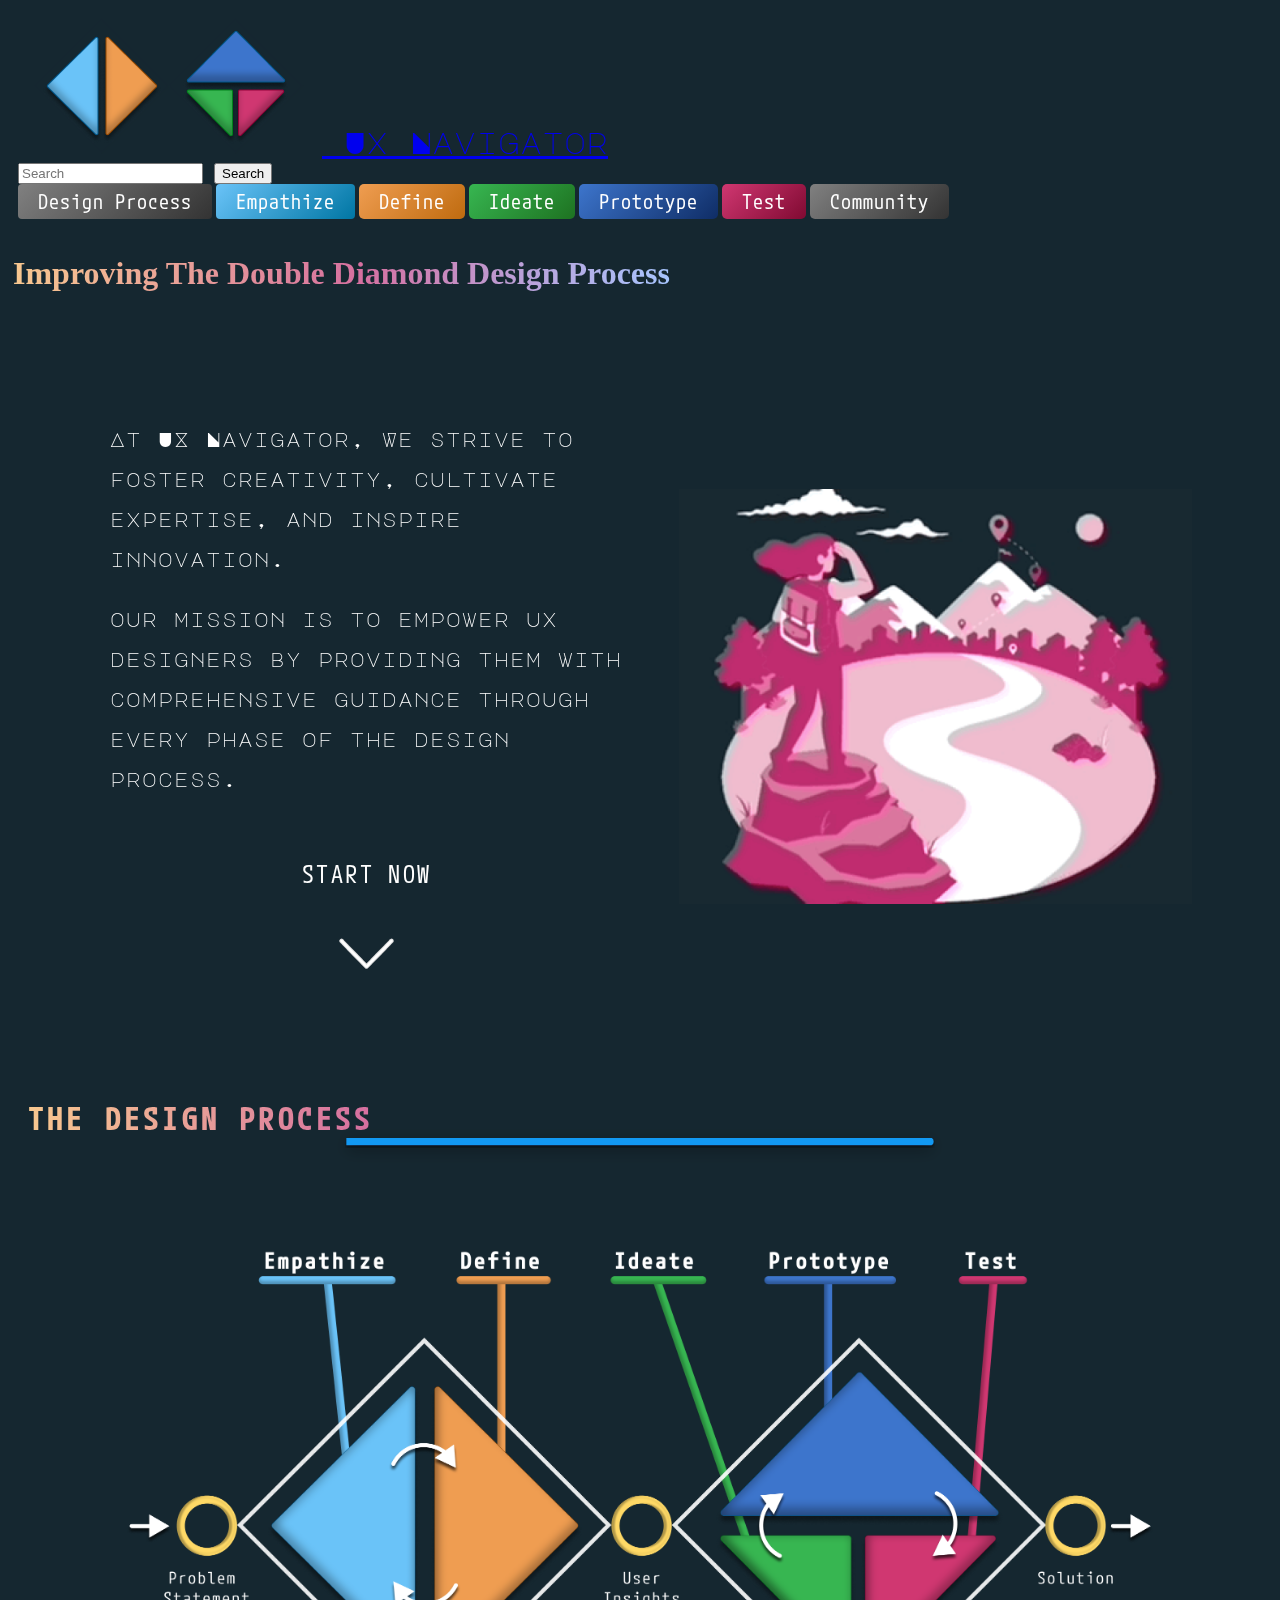
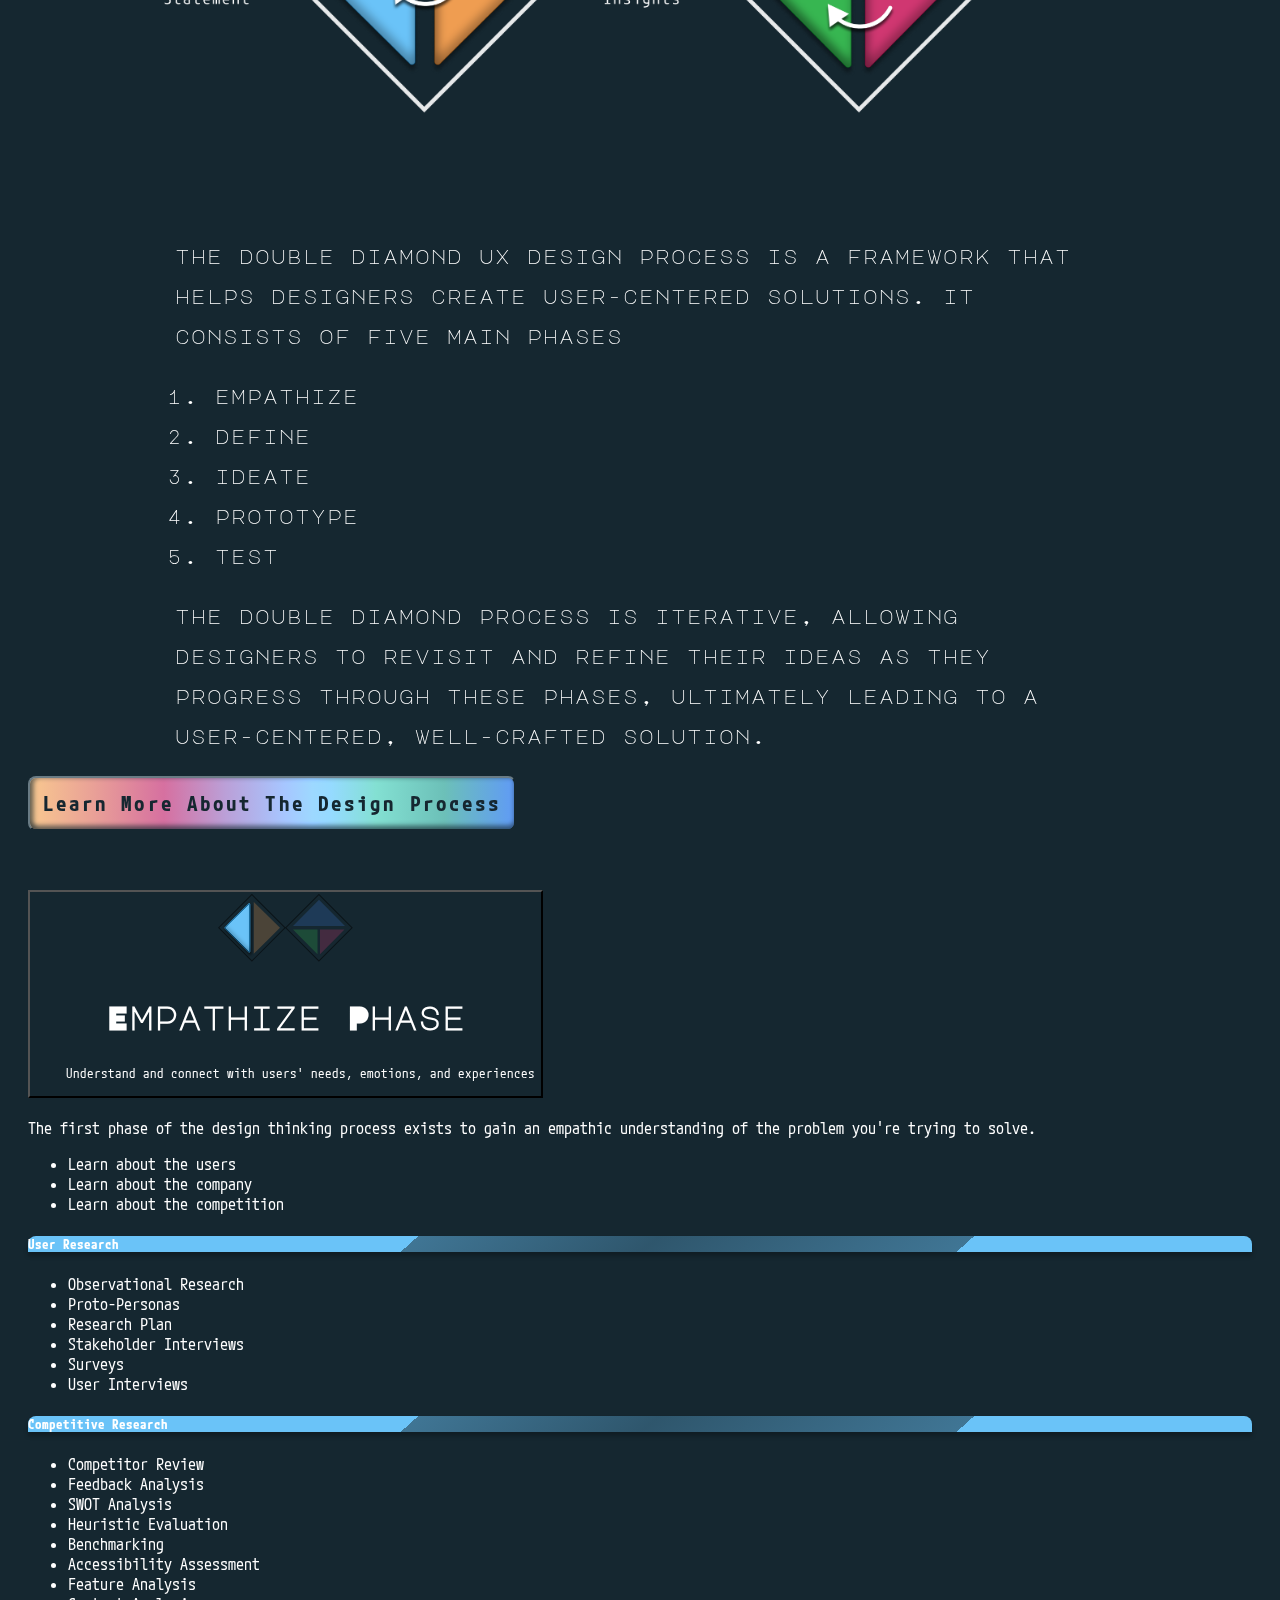
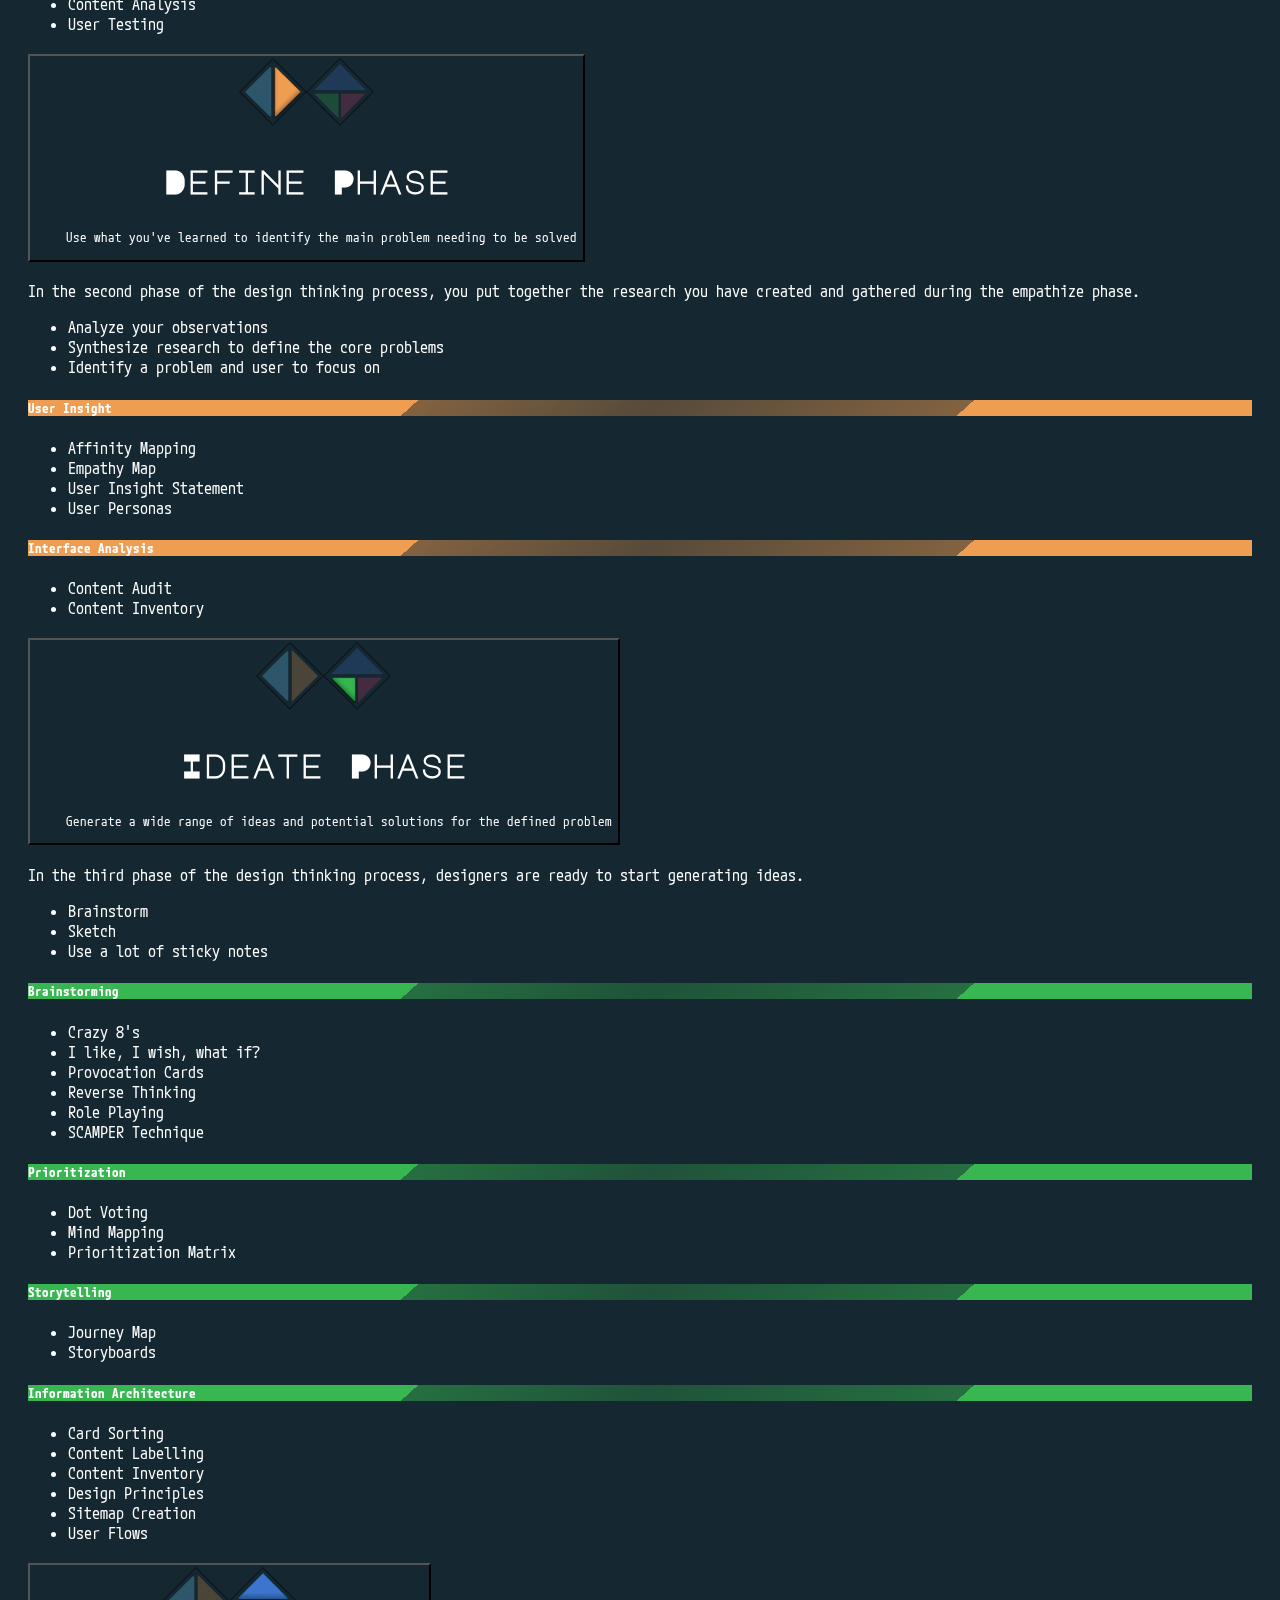
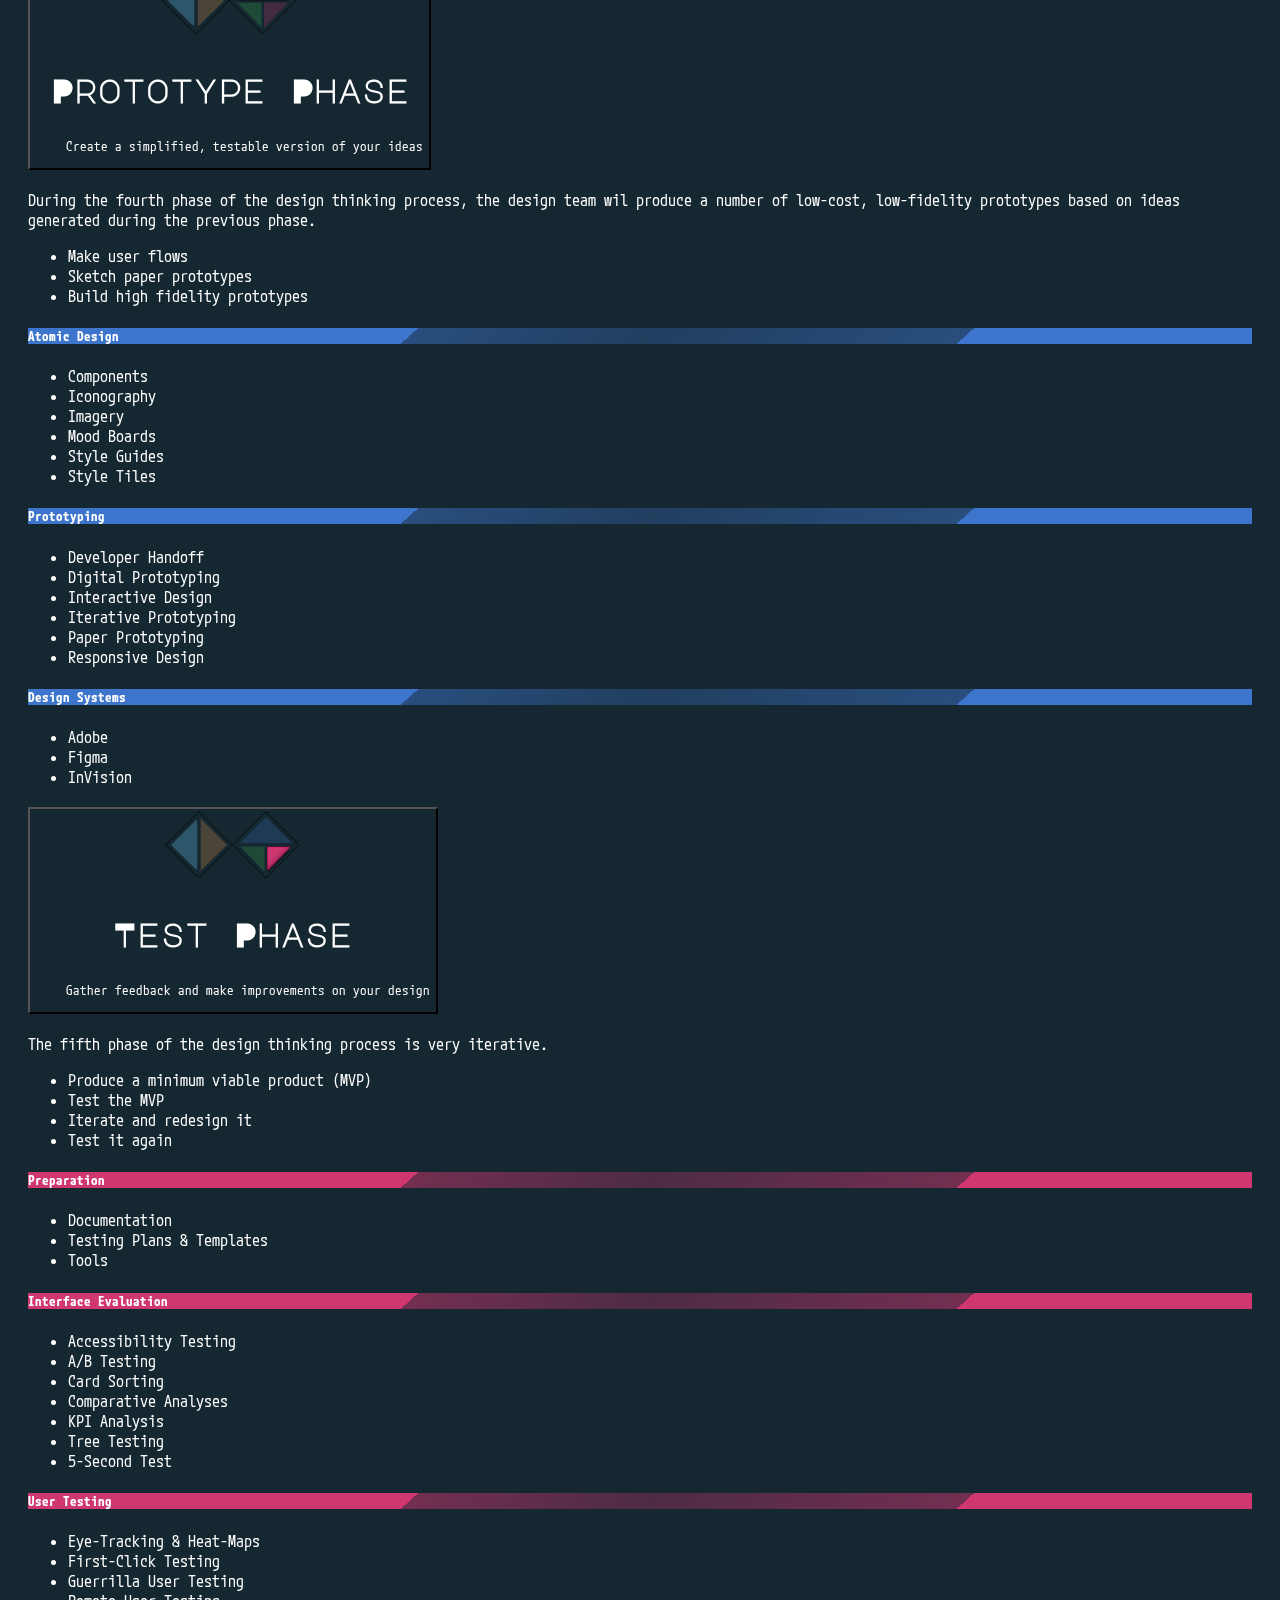
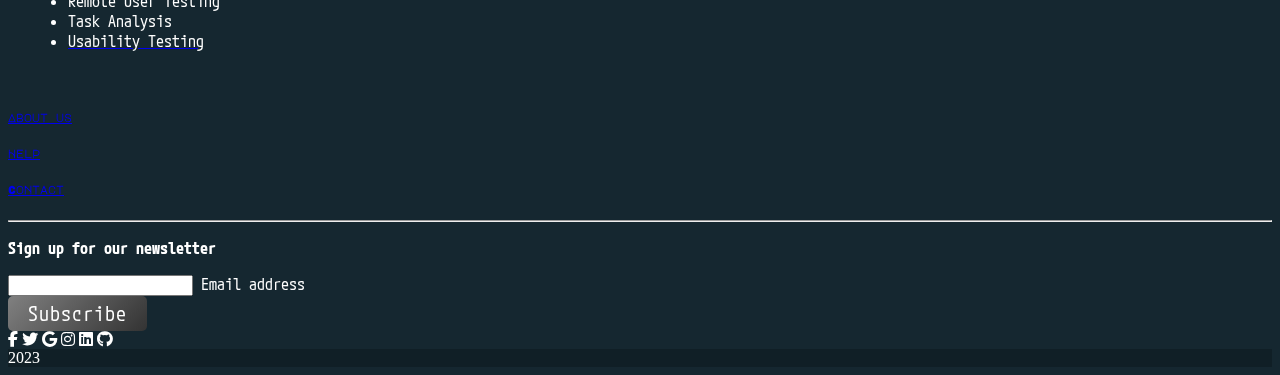
==== commit b4140d12: "Home updates, footer, background color" ====
--- a/index.html
+++ b/index.html
@@ -12,12 +12,14 @@
     <link href="https://fonts.googleapis.com/css2?family=M+PLUS+Code+Latin:wght@300;400&family=Major+Mono+Display&display=swap" rel="stylesheet">
     <link rel="stylesheet" href="Fonts/MajorMonoDisplay-Regular.ttf">
     <link rel="stylesheet" href="Fonts/MPLUSCodeLatin-VariableFont_wdth,wght.ttf">
-
-    <!--css link-->
-    <link rel="stylesheet" href="css/style.css"> 
     
     <!--bootstrap link-->
     <link href="https://cdn.jsdelivr.net/npm/bootstrap@5.3.2/dist/css/bootstrap.min.css" rel="stylesheet" integrity="sha384-T3c6CoIi6uLrA9TneNEoa7RxnatzjcDSCmG1MXxSR1GAsXEV/Dwwykc2MPK8M2HN" crossorigin="anonymous">
+
+    <!--css link-->
+    <link rel="stylesheet" href="https://cdnjs.cloudflare.com/ajax/libs/font-awesome/6.1.0/css/all.min.css">
+
+    <link rel="stylesheet" href="css/style.css"> 
     
 </head>
 
@@ -129,7 +131,7 @@
 
       </section>
 
-    <!----------------- main part ---------------------------------->
+    <!----------------- index and content ---------------------------------->
 
     <main>
 
@@ -503,121 +505,127 @@
 
     <!------------------------- footer ------------------------------------->
 
-
-    <!-- Footer -->
-    <footer class="text-center text-lg-start text-muted">
-      <!-- Section: Social media -->
-      <section class="d-flex justify-content-center justify-content-lg-between p-4 border-bottom design">
-        <!-- Left -->
-        <div class="me-5 d-none d-lg-block">
-          <span>Get connected with us on social networks:</span>
+<!-- Remove the container if you want to extend the Footer to full width. -->
+
+  <!-- Footer -->
+  <footer class="text-center text-white">
+    <!-- Grid container -->
+    <div class="">
+      <!-- Section: Links -->
+      <section>
+        <!-- Grid row-->
+        <div class="row text-center d-flex justify-content-center pt-5">
+          <!-- Grid column -->
+          <div class="col-md-2">
+            <h6 class="foothead">
+              <a href="#!" class="text-white">About us</a>
+            </h6>
+          </div>
+          <!-- Grid column -->
+
+          <!-- Grid column -->
+
+          <!-- Grid column -->
+
+          <!-- Grid column -->
+
+          <!-- Grid column -->
+          <div class="col-md-2">
+            <h6 class="foothead">
+              <a href="#!" class="text-white">Help</a>
+            </h6>
+          </div>
+          <!-- Grid column -->
+
+          <!-- Grid column -->
+          <div class="col-md-2">
+            <h6 class="foothead">
+              <a href="#!" class="text-white">Contact</a>
+            </h6>
+          </div>
+          <!-- Grid column -->
         </div>
-        <!-- Left -->
-
-        <!-- Right -->
-        <div>
-          <a href="" class="me-4 text-reset">
-            <i class="fab fa-facebook-f"></i>
-          </a>
-          <a href="" class="me-4 text-reset">
-            <i class="fab fa-twitter"></i>
-          </a>
-          <a href="" class="me-4 text-reset">
-            <i class="fab fa-google"></i>
-          </a>
-          <a href="" class="me-4 text-reset">
-            <i class="fab fa-instagram"></i>
-          </a>
-          <a href="" class="me-4 text-reset">
-            <i class="fab fa-linkedin"></i>
-          </a>
-          <a href="" class="me-4 text-reset">
-            <i class="fab fa-github"></i>
-          </a>
+        <!-- Grid row-->
+      </section>
+      <!-- Section: Links -->
+
+      <hr class="my-5" />
+
+      
+          <!-- Section: Form -->
+    <section class="">
+      <form action="">
+        <!--Grid row-->
+        <div class="row d-flex justify-content-center">
+          <!--Grid column-->
+          <div class="col-auto">
+            <p class="pt-2">
+              <strong>Sign up for our newsletter</strong>
+            </p>
+          </div>
+          <!--Grid column-->
+
+          <!--Grid column-->
+          <div class="col-md-5 col-12">
+            <!-- Email input -->
+            <div class="mb-4 p">
+              <input type="email" id="form5Example2" class="form-control" />
+              <label class="form-label" for="form5Example2">Email address</label>
+            </div>
+          </div>
+          <!--Grid column-->
+
+          <!--Grid column-->
+          <div class="col-auto">
+            <!-- Submit button -->
+            <button type="submit" class="btncomm bodyfont">
+              Subscribe
+            </button>
+          </div>
+          <!--Grid column-->
         </div>
-        <!-- Right -->
+        <!--Grid row-->
+      </form>
+    </section>
+    <!-- Section: Form -->
+      
+      
+      <!-- Section: Social -->
+      <section class="text-center mb-5">
+       
+        <i class="text-white me-4 fab fa-facebook-f"></i>
+      
+          <i class="fab fa-twitter text-white me-4"></i>
+
+          <i class="fab fa-google text-white me-4"></i>
+        
+
+          <i class="fab fa-instagram text-white me-4"></i>
+
+          <i class="fab fa-linkedin text-white me-4"></i>
+
+          <i class="fab fa-github text-white me-4"></i>
+      
       </section>
-      <!-- Section: Social media -->
-
-      <!-- Section: Links  -->
-      <section class="design">
-        <div class="container text-center text-md-start mt-5">
-          <!-- Grid row -->
-          <div class="row mt-3">
-            <!-- Grid column -->
-            <div class="col-md-3 col-lg-4 col-xl-3 mx-auto mb-4">
-              <!-- Content -->
-              <h6 class="fw-bold mb-4 h3font">
-                <i class="fas fa-gem me-3"></i>Ux Navigator
-              </h6>
-              <p>
-                Join us on the journey to redefine digital experiences.
-              </p>
-            </div>
-            <!-- Grid column -->
-
-            <!-- Grid column -->
-            <div class="col-md-2 col-lg-2 col-xl-2 mx-auto mb-4">
-              <!-- Links -->
-              <h6 class="text-uppercase fw-bold mb-4">
-                Products
-              </h6>
-              <p>
-                <a href="#!" class="text-reset">Angular</a>
-              </p>
-              <p>
-                <a href="#!" class="text-reset">React</a>
-              </p>
-              <p>
-                <a href="#!" class="text-reset">Vue</a>
-              </p>
-              <p>
-                <a href="#!" class="text-reset">Laravel</a>
-              </p>
-            </div>
-            <!-- Grid column -->
-
-            <!-- Grid column -->
-            <div class="col-md-3 col-lg-2 col-xl-2 mx-auto mb-4">
-              <!-- Links -->
-              <h6 class="text-uppercase fw-bold mb-4">
-                Useful links
-              </h6>
-              <p>
-                <a href="#!" class="text-reset">Pricing</a>
-              </p>
-              <p>
-                <a href="#!" class="text-reset">Settings</a>
-              </p>
-              <p>
-                <a href="#!" class="text-reset">Orders</a>
-              </p>
-              <p>
-                <a href="#!" class="text-reset">Help</a>
-              </p>
-            </div>
-            <!-- Grid column -->
-
-            <!-- Grid column -->
-            <div class="col-md-4 col-lg-3 col-xl-3 mx-auto mb-md-0 mb-4">
-              <!-- Links -->
-              <h6 class="text-uppercase fw-bold mb-4">Contact</h6>
-              <p><i class="fas fa-home me-3"></i> New York, NY 10012, US</p>
-              <p>
-                <i class="fas fa-envelope me-3"></i>
-                info@example.com
-              </p>
-              <p><i class="fas fa-phone me-3"></i> + 01 234 567 88</p>
-            </div>
-            <!-- Grid column -->
-          </div>
-          <!-- Grid row -->
-        </div>
-      </section>
-      <!-- Section: Links  -->
-
-      <!-- end of copyright -->
-    </footer>
+      <!-- Section: Social -->
+    </div>
+    <!-- Grid container -->
+
+    <!-- footer of the footer -->
+    <div
+         class="text-center p-3"
+         style="background-color: rgba(0, 0, 0, 0.2)"
+         >
+      2023
+    </div>
+    <!-- end of footer of the footer -->
+  </footer>
+  <!-- Footer -->
+
+<!-- End of .container -->
+
+
+
 
 
     <!-- Bootstrap JavaScript and jQuery libraries -->
--- a/css/style.css
+++ b/css/style.css
@@ -1,28 +1,22 @@
-#here {
-    background-color: red;
-}
-
-#there {
-    background-color: blueviolet;
-}
-
-#middle {
-    background-color: turquoise;
-}
-
-header {
+
+
+header, footer {
     background-color: #152730;
 }
 
-html, .hero-section, .accord, .design {
+html, .hero-section, .accord, .design .main, .container {
     background-color: #152730 !important;
-    color: #8D8D8D;
+    color: #FFFFFF;
 }
 
 .topnav {
     padding: 10px;
 }
 
+.foothead {
+    font-family: 'Major Mono Display', monospace;
+    color: #FFFFFF;
+}
 
 .h1font { 
     font-family: 'Major Mono Display', monospace;
@@ -35,8 +29,12 @@
     font-size: 32px;
 }
 
-p {
+p, .p {
     font-family: 'M PLUS Code Latin', monospace;
+}
+
+.body {
+    background-color: #152730;
 }
 
 .bodyfont {
@@ -316,18 +314,35 @@
 
 /* accordian section */
 
+.accordian {
+    background-color: #152730 !important;
+}
+
 .accord {
-    background-color: blue;
     padding: 20px;
 }
 
 .accordbutton {
     background-color: #152730 !important;
-    color: #D8D8D8 !important;
+    color: #FFFFFF !important;
+}
+
+#flush-collapseOne, #flush-collapseTwo, #flush-collapseThree, #flush-collapseFour, #flush-collapseFive {
+    background-color: #152730;
+    color: #FFFFFF;
+    font-family: M PLUS Code Latin;
+    
+}
+
+.card, .list-group-item {
+    background-color: #152730;
+    color: #FFFFFF;
 }
 
 .empathize {
+    border-radius: 8px 8px 0px 0px;
     background: linear-gradient(138deg, #6AC3F8 31.43%, rgba(106, 195, 248, 0.50) 31.43%, rgba(106, 195, 248, 0.30) 50.84%, rgba(106, 195, 248, 0.50) 76.2%, #6AC3F8 76.2%);
+    box-shadow: 0px 4px 4px 0px rgba(0, 0, 0, 0.25);
 }
 
 .define {
@@ -352,6 +367,12 @@
 #card {
     width: 20rem;
 }
+
+.container {
+    padding: 0;
+    margin: 0;
+}
+
 
 /* Scaling Dots Animation */
 @keyframes scaling-dots {
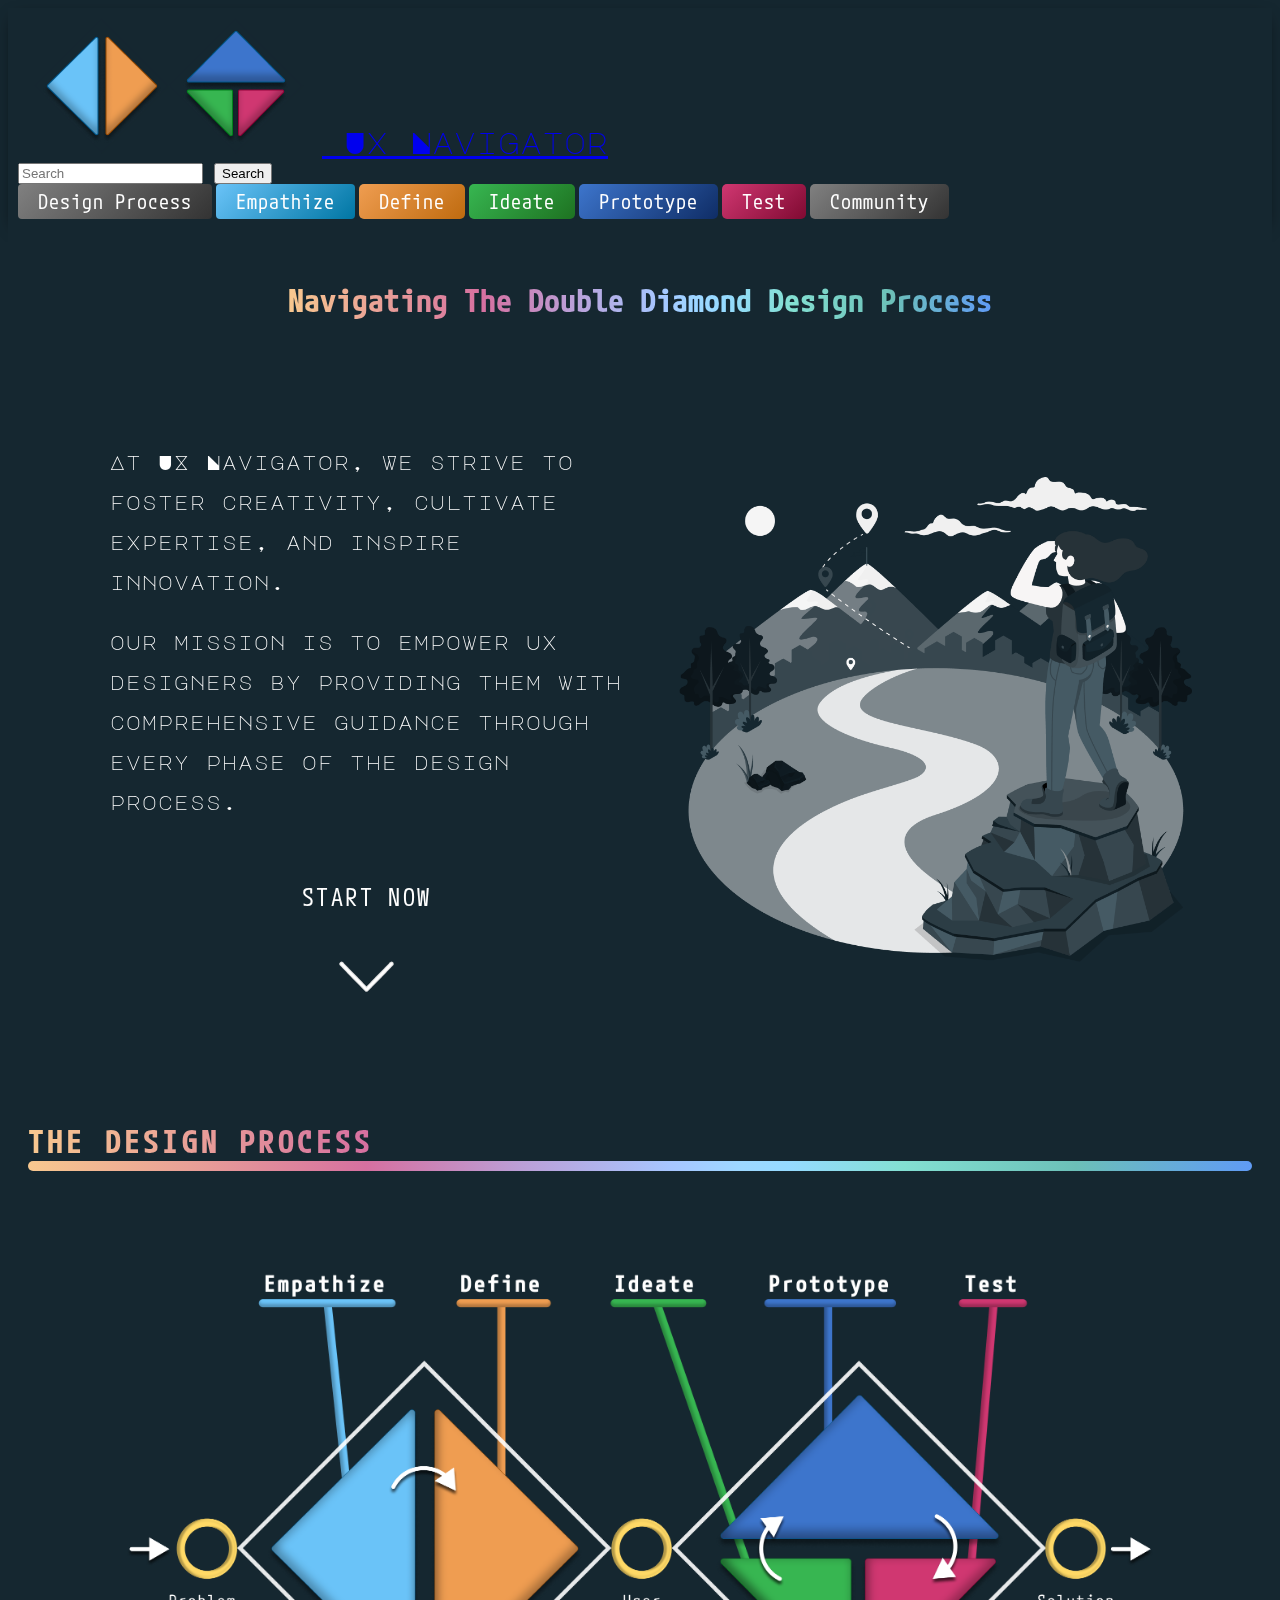
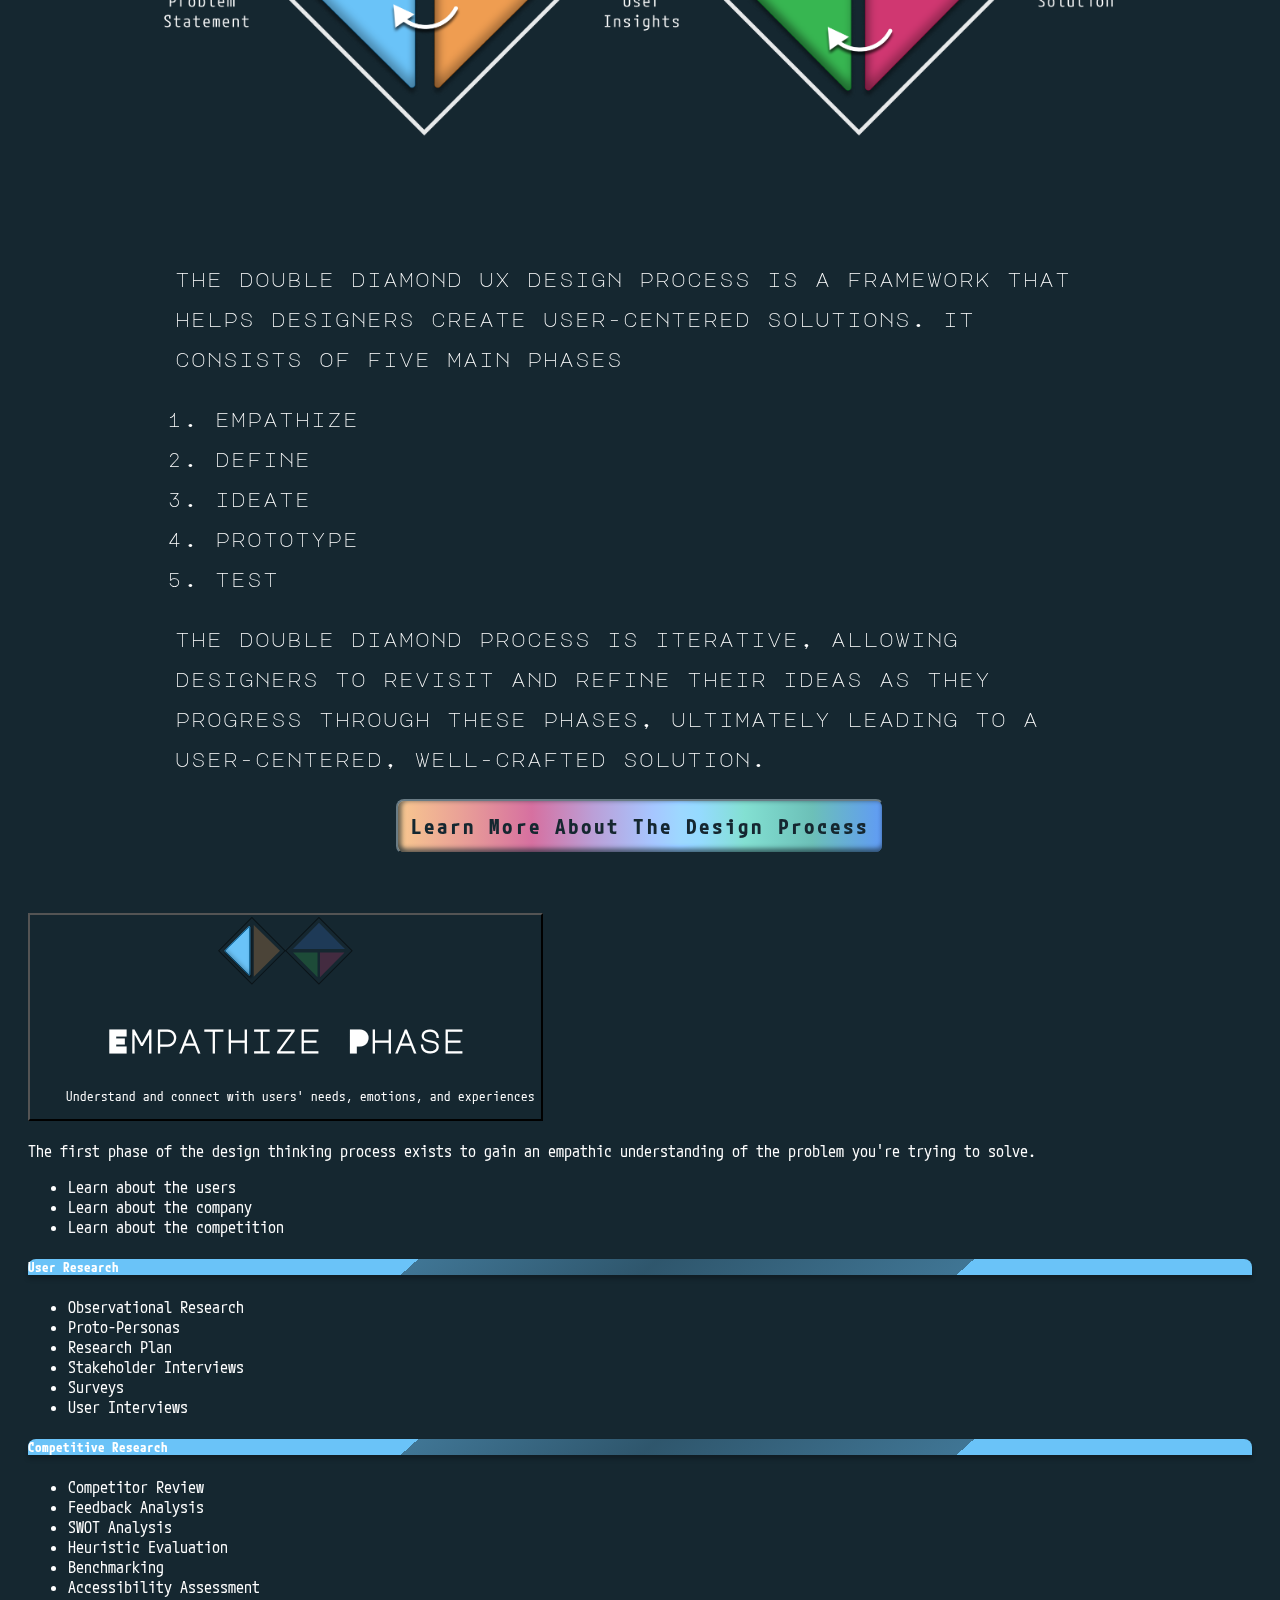
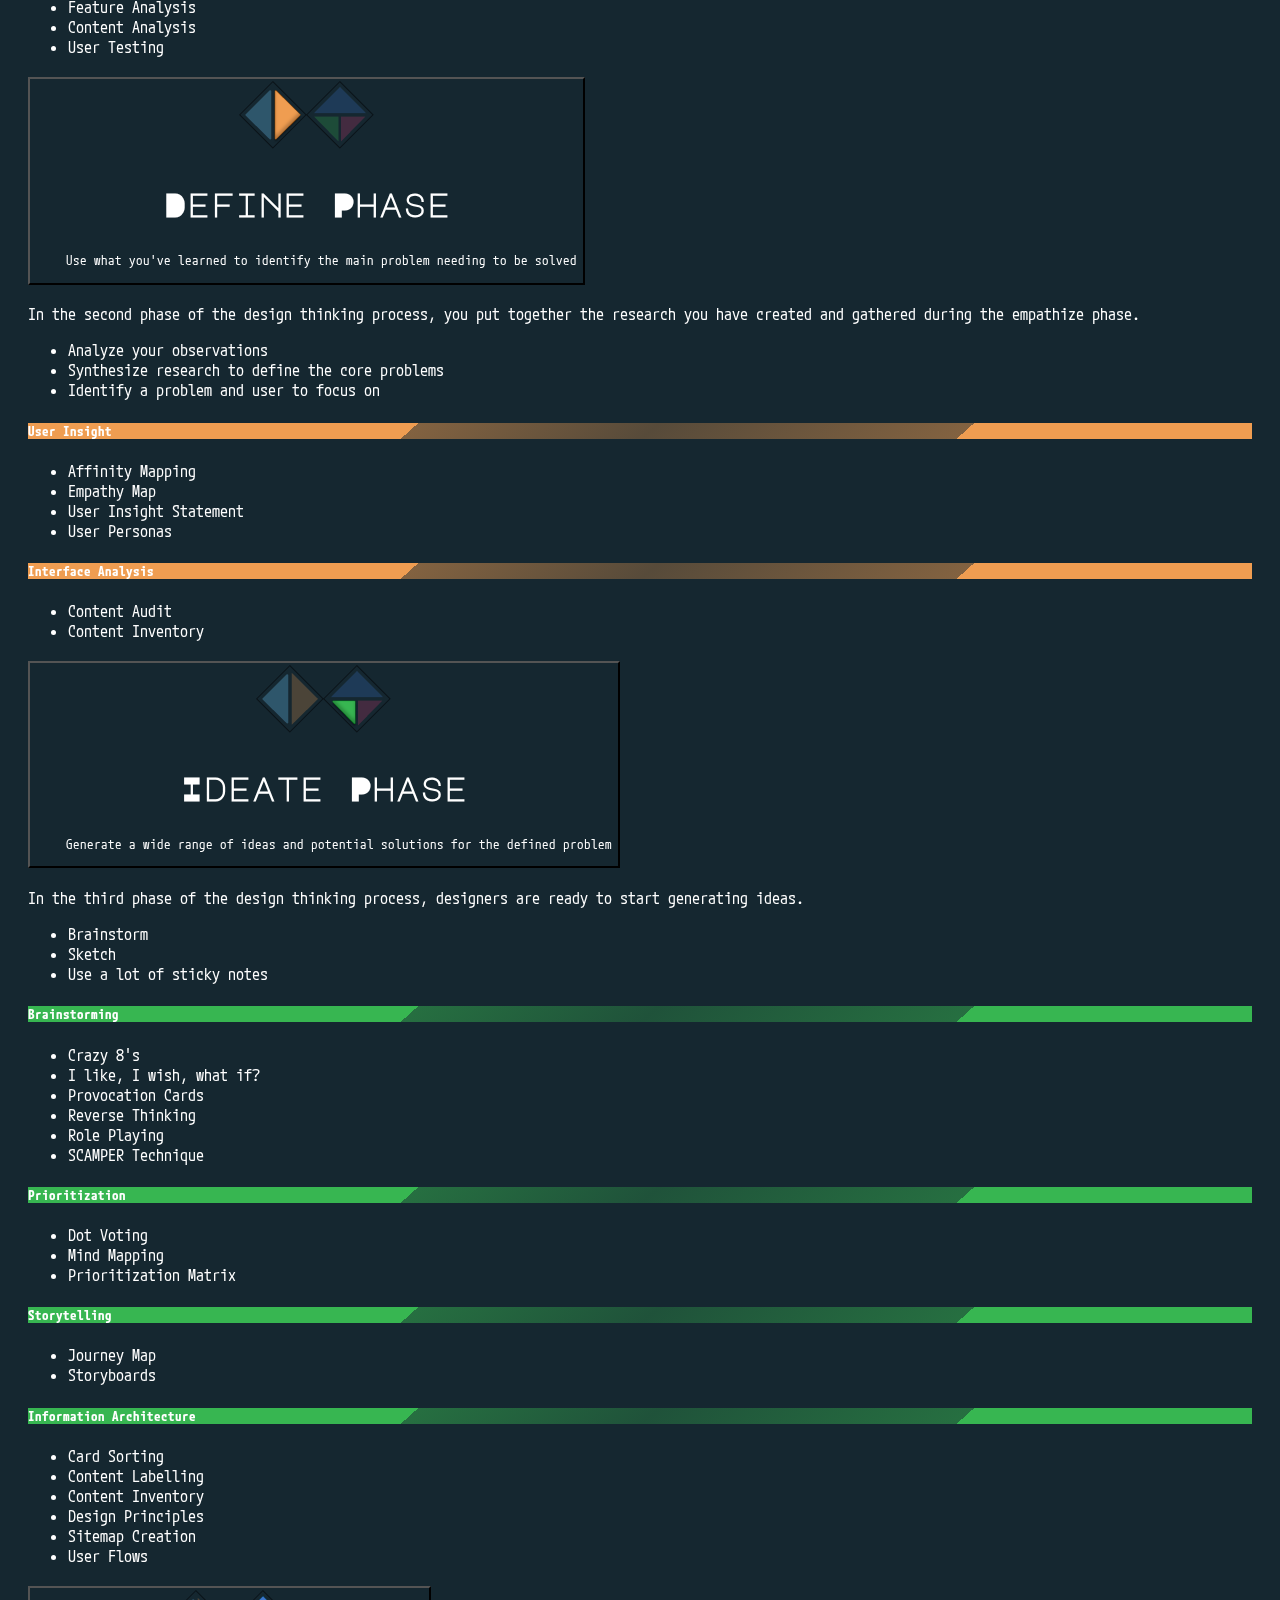
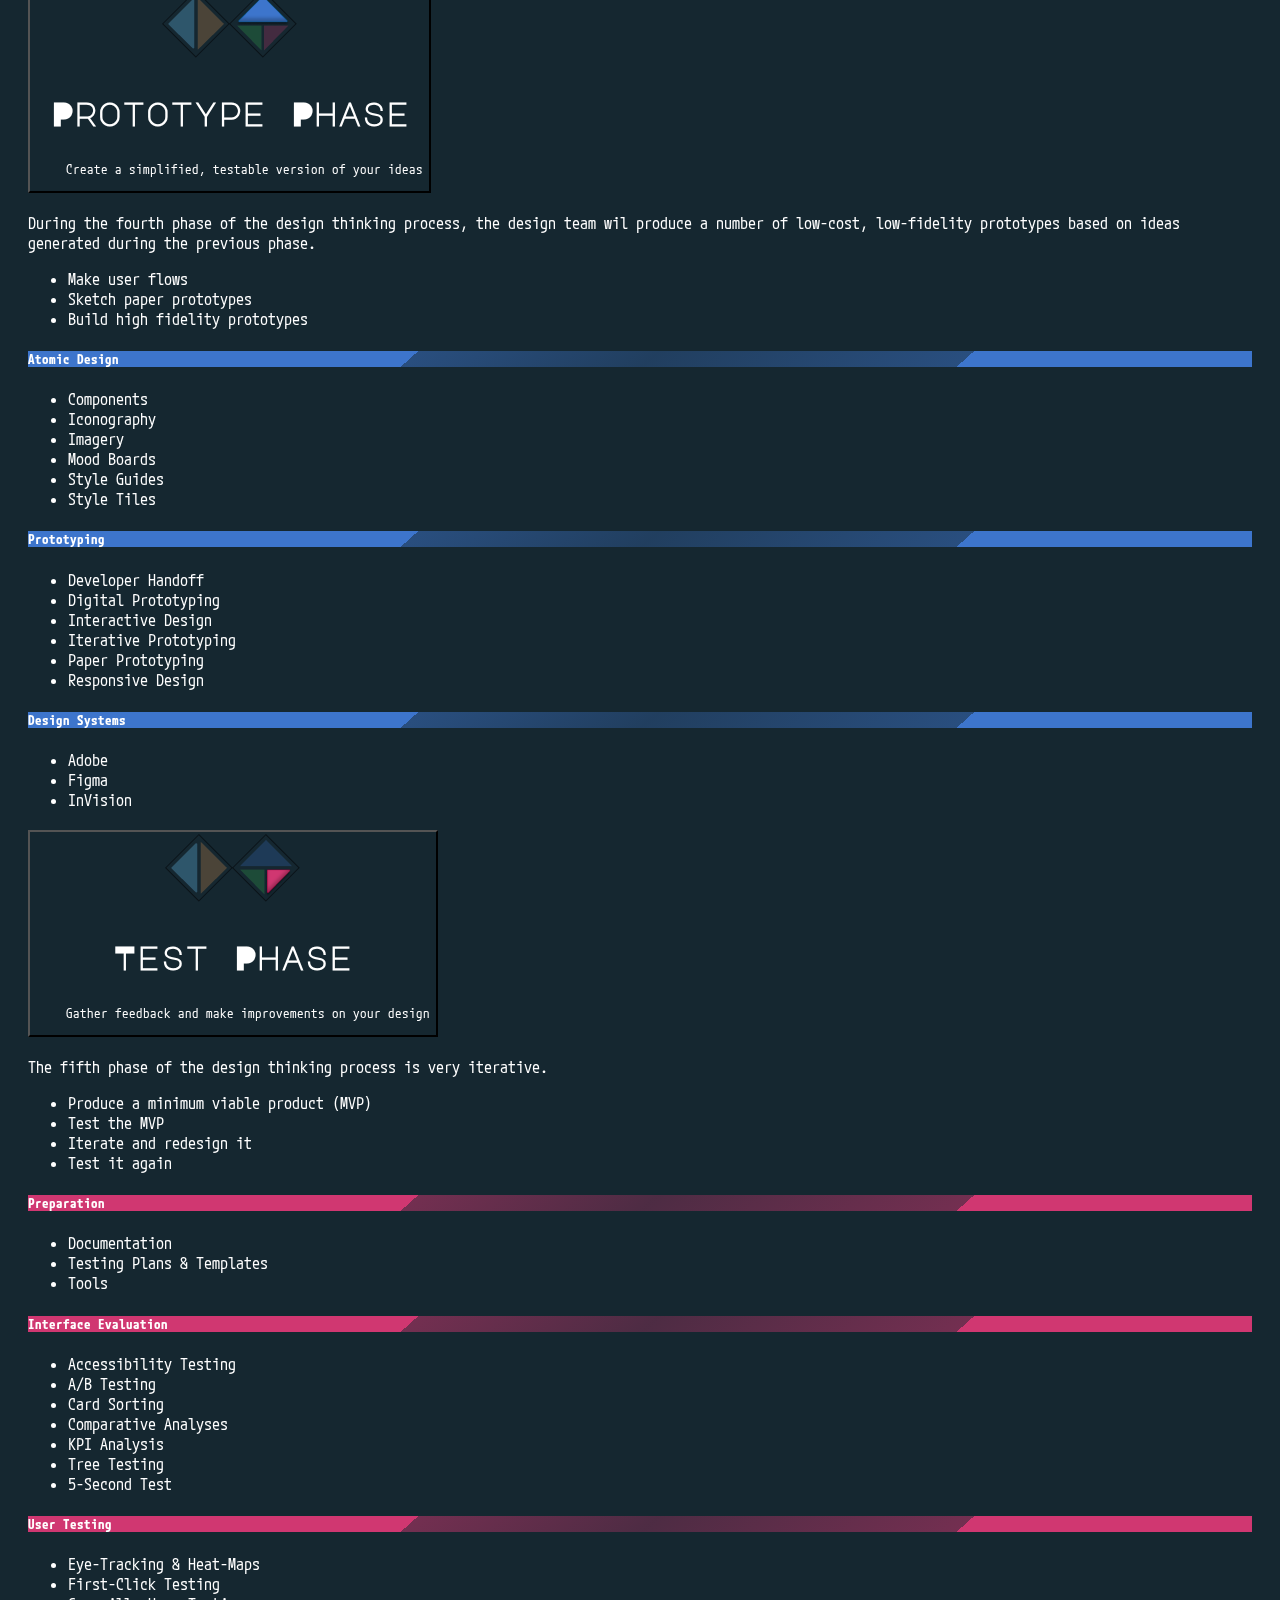
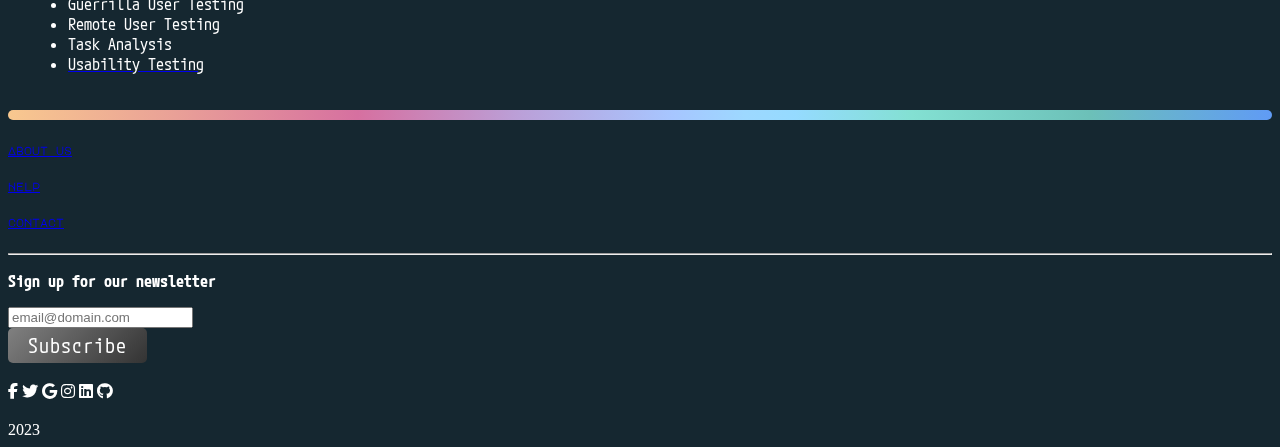
==== commit b9ba0be1: "updated home css" ====
--- a/index.html
+++ b/index.html
@@ -2,513 +2,518 @@
 <html lang="en">
 
 <head>
-    <meta charset="UTF-8">
-    <meta name="viewport" content="width=device-width, initial-scale=1.0">
-    <title>UX Navigator</title>
-    
-    <!--font link-->
-    <link rel="preconnect" href="https://fonts.googleapis.com">
-    <link rel="preconnect" href="https://fonts.gstatic.com" crossorigin>
-    <link href="https://fonts.googleapis.com/css2?family=M+PLUS+Code+Latin:wght@300;400&family=Major+Mono+Display&display=swap" rel="stylesheet">
-    <link rel="stylesheet" href="Fonts/MajorMonoDisplay-Regular.ttf">
-    <link rel="stylesheet" href="Fonts/MPLUSCodeLatin-VariableFont_wdth,wght.ttf">
-    
-    <!--bootstrap link-->
-    <link href="https://cdn.jsdelivr.net/npm/bootstrap@5.3.2/dist/css/bootstrap.min.css" rel="stylesheet" integrity="sha384-T3c6CoIi6uLrA9TneNEoa7RxnatzjcDSCmG1MXxSR1GAsXEV/Dwwykc2MPK8M2HN" crossorigin="anonymous">
-
-    <!--css link-->
-    <link rel="stylesheet" href="https://cdnjs.cloudflare.com/ajax/libs/font-awesome/6.1.0/css/all.min.css">
-
-    <link rel="stylesheet" href="css/style.css"> 
-    
+  <meta charset="UTF-8">
+  <meta name="viewport" content="width=device-width, initial-scale=1.0">
+  <title>UX Navigator</title>
+
+  <!--font link-->
+  <link rel="preconnect" href="https://fonts.googleapis.com">
+  <link rel="preconnect" href="https://fonts.gstatic.com" crossorigin>
+  <link
+    href="https://fonts.googleapis.com/css2?family=M+PLUS+Code+Latin:wght@300;400&family=Major+Mono+Display&display=swap"
+    rel="stylesheet">
+  <link rel="stylesheet" href="Fonts/MajorMonoDisplay-Regular.ttf">
+  <link rel="stylesheet" href="Fonts/MPLUSCodeLatin-VariableFont_wdth,wght.ttf">
+
+  <!--bootstrap link-->
+  <link href="https://cdn.jsdelivr.net/npm/bootstrap@5.3.2/dist/css/bootstrap.min.css" rel="stylesheet"
+    integrity="sha384-T3c6CoIi6uLrA9TneNEoa7RxnatzjcDSCmG1MXxSR1GAsXEV/Dwwykc2MPK8M2HN" crossorigin="anonymous">
+
+  <!--css link-->
+  <link rel="stylesheet" href="https://cdnjs.cloudflare.com/ajax/libs/font-awesome/6.1.0/css/all.min.css">
+
+  <link rel="stylesheet" href="css/style.css">
+
 </head>
 
 <!-------------------------- body starts here -------------------------------------->
 
 <body>
 
-    <header class="sticky-top topnav"> 
-        
-        <!-- very top name and search bar -->
-        <nav class="navbar sticky-top navbar-expand-lg">
-            <div class="container-fluid">
-              <a class="navbar-brand h1font" href="index.html">
-                <img src="images/logo.png" alt="Logo">
-                Ux Navigator</a>
-                <form class="d-flex bodyfont" role="search">
-                  <input class="form-control me-2" type="search" placeholder="Search" aria-label="Search">
-                  <button class="btn btn-outline-success" type="submit">Search</button>
-                </form>
-              </div>
-            </div>
-          </nav>
-        
-        <div>
-
-          <!-- nav buttons -->
-          <a href="#designprocess"><button type="button" class="btndesignproc bodyfont">Design Process</button></a>
-          <a href="#empathize"><button type="button" class="btnempathize bodyfont">Empathize</button></a>
-          <a href="#define"><button type="button" class="btndefine bodyfont">Define</button></a>
-          <a href="#ideate"><button type="button" class="btnideate bodyfont">Ideate</button></a>
-          <a href="#prototype"><button type="button" class="btnproto bodyfont">Prototype</button></a>
-          <a href="#test"><button type="button" class="btntest bodyfont">Test</button></a>
-          <button type="button" class="btncomm bodyfont">Community</button>
-
-      </div>
-
-    </header>
-
-    <div class="banner">
-      <h1 class="bannerfont">Improving The Double Diamond Design Process</h1>
+  <header class="sticky-top topnav">
+
+    <!-- very top name and search bar -->
+    <nav class="navbar sticky-top navbar-expand-lg">
+      <div class="container-fluid">
+        <a class="navbar-brand h1font" href="index.html">
+          <img src="images/logo.png" alt="Logo">
+          Ux Navigator</a>
+        <form class="d-flex bodyfont" role="search">
+          <input class="form-control me-2" type="search" placeholder="Search" aria-label="Search">
+          <button class="btn btn-outline-success" type="submit">Search</button>
+        </form>
+      </div>
+      </div>
+    </nav>
+
+    <div>
+
+      <!-- nav buttons -->
+      <a href="#designprocess"><button type="button" class="btndesignproc bodyfont">Design Process</button></a>
+      <a href="#empathize"><button type="button" class="btnempathize bodyfont">Empathize</button></a>
+      <a href="#define"><button type="button" class="btndefine bodyfont">Define</button></a>
+      <a href="#ideate"><button type="button" class="btnideate bodyfont">Ideate</button></a>
+      <a href="#prototype"><button type="button" class="btnproto bodyfont">Prototype</button></a>
+      <a href="#test"><button type="button" class="btntest bodyfont">Test</button></a>
+      <button type="button" class="btncomm bodyfont">Community</button>
+
     </div>
-    <!------------- hero image ------------------>
-
-        <section class="hero-section">
-          <div class="heroflex">
-            <div class="hero-text">
-              <p>At UX Navigator, We strive to foster creativity, cultivate expertise, and inspire innovation.</p>
-
-              <p>our mission is to empower ux designers by providing them with comprehensive guidance through every phase of the design process.
+
+  </header>
+
+  <div class="banner">
+    <h1 class="bannerfont">Navigating The Double Diamond Design Process</h1>
+  </div>
+  <!------------- hero image ------------------>
+
+  <section class="hero-section">
+
+    <div class="heroflex">
+      <div class="hero-text">
+        <p>At UX Navigator, We strive to foster creativity, cultivate expertise, and inspire innovation.</p>
+
+        <p>our mission is to empower ux designers by providing them with comprehensive guidance through every phase of
+          the design process.
+        </p>
+      </div>
+      <div class="startnow">
+        <p>START NOW</p>
+        <img src="images/ep-arrow-down.png" alt="Arrow pointing down">
+      </div>
+    </div>
+    <div class="hero-image">
+      <img src="images/Hero.png" alt="Hero Image">
+    </div>
+  </section>
+
+  <!-- design process -->
+  <section class="designproc">
+
+    <div class="designhead">
+      <h1>THE DESIGN PROCESS</h1>
+      <div class="underline">
+      </div>
+
+      <img src="images/designProcess descript.png" alt="Double diamond design with the different phases labeled">
+
+      <div class="design">
+        <p>the double diamond ux design process is a framework that helps designers create user-centered solutions. it
+          consists of five main phases</p>
+        <ol>
+          <li>empathize</li>
+          <li>define</li>
+          <li>ideate</li>
+          <li>prototype</li>
+          <li>test</li>
+        </ol>
+        <p>the double diamond process is iterative, allowing designers to revisit and refine their ideas as they
+          progress through these phases, ultimately leading to a user-centered, well-crafted solution.</p>
+      </div>
+
+      <div class="designbtndiv">
+        <button type="button" class="designbtn">Learn More About The Design Process</button>
+      </div>
+
+      </div>
+  </section>
+
+  <!----------------- index and content ---------------------------------->
+
+  <main>
+
+
+
+
+    <div class="accordion accordion-flush accord" id="accordionFlushExample">
+
+      <!-- Empathize -->
+      <div class="accordion-item" id="empathize">
+        <h2 class="accordion-header" id="flush-headingOne">
+          <button class="accordion-button collapsed d-flex align-items-center accordbutton" type="button"
+            data-bs-toggle="collapse" data-bs-target="#flush-collapseOne" aria-expanded="false"
+            aria-controls="flush-collapseOne">
+            <img src="images/empathize-icon.svg" alt="Double Diamond with Empathize section highlighted" class="mr-3">
+            <div>
+              <h3 class="h3font">Empathize Phase</h3>
+              <p style="margin-left: 30px;">Understand and connect with users' needs, emotions, and experiences</p>
+            </div>
+          </button>
+        </h2>
+        <div id="flush-collapseOne" class="accordion-collapse collapse" aria-labelledby="flush-headingOne"
+          data-bs-parent="#accordionFlushExample">
+          <div class="accordion-body">The first phase of the design thinking process exists to gain an empathic
+            understanding of the problem you're trying to solve.
+            <ul>
+              <li>Learn about the users</li>
+              <li>Learn about the company</li>
+              <li>Learn about the competition</li>
+            </ul>
+          </div>
+
+          <!-- empathize cards -->
+          <div class="row row-cols-1 row-cols-md-2 g-4">
+            <div class="col">
+              <div class="card">
+                <div class="card-body empathize">
+                  <h5 class="card-title">User Research</h5>
+                </div>
+                <ul class="list-group list-group-flush">
+                  <li class="list-group-item">Observational Research</li>
+                  <li class="list-group-item">Proto-Personas</li>
+                  <li class="list-group-item">Research Plan</li>
+                  <li class="list-group-item">Stakeholder Interviews</li>
+                  <li class="list-group-item">Surveys</li>
+                  <li class="list-group-item">User Interviews</li>
+
+                </ul>
+              </div>
+            </div>
+            <div class="col">
+              <div class="card">
+
+                <div class="card-body empathize">
+                  <h5 class="card-title">Competitive Research</h5>
+                </div>
+                <ul class="list-group list-group-flush">
+                  <li class="list-group-item">Competitor Review</li>
+                  <li class="list-group-item">Feedback Analysis</li>
+                  <li class="list-group-item">SWOT Analysis</li>
+                  <li class="list-group-item">Heuristic Evaluation</li>
+                  <li class="list-group-item">Benchmarking</li>
+                  <li class="list-group-item">Accessibility Assessment</li>
+                  <li class="list-group-item">Feature Analysis</li>
+                  <li class="list-group-item">Content Analysis</li>
+                  <li class="list-group-item">User Testing</li>
+                </ul>
+              </div>
+            </div>
+          </div>
+        </div>
+        <!-- end of empathize cards-->
+      </div>
+
+      <!-- Define -->
+      <div class="accordion-item" id="define">
+        <h2 class="accordion-header" id="flush-headingTwo">
+          <button class="accordion-button collapsed accordbutton" type="button" data-bs-toggle="collapse"
+            data-bs-target="#flush-collapseTwo" aria-expanded="false" aria-controls="flush-collapseTwo">
+            <img src="images/define-icon.png" alt="Double Diamond with Define section highlighted" class="mr-3">
+            <div>
+              <h3 class="h3font">Define Phase</h3>
+              <p style="margin-left: 30px;">Use what you've learned to identify the main problem needing to be solved
               </p>
             </div>
-            <div class="startnow">
-              <p>START NOW</p>
-              <img src="images/ep-arrow-down.png" alt="Arrow pointing down">
-            </div>
-          </div>
-          <div class="hero-image">
-              <img src="images/hero-gif-4.png" alt="Hero Image">
-          </div>
-      </section>
-
-      <!-- design process -->
-      <section class="designproc">
-
-        <div class="designhead">
-          <h1>THE DESIGN PROCESS</h1>
-          <div>
-          <svg xmlns="http://www.w3.org/2000/svg" width="100%" height="26" viewBox="0 0 1533 26" fill="none" style="display: block; margin: 0 auto;">
-            <g style="mix-blend-mode:hard-light" filter="url(#filter0_d_272_1071)">
-              <path d="M1520 14C1522.76 14 1525 11.7614 1525 9C1525 6.23858 1522.76 4 1520 4L1520 14ZM8 13.9985L1520 14L1520 4L8 3.99854L8 13.9985Z" fill="url(#paint0_linear_272_1071)"/>
-            </g>
-            <defs>
-              <filter id="filter0_d_272_1071" x="0" y="-0.00146484" width="1533" height="26.0015" filterUnits="userSpaceOnUse" color-interpolation-filters="sRGB">
-                <feFlood flood-opacity="0" result="BackgroundImageFix"/>
-                <feColorMatrix in="SourceAlpha" type="matrix" values="0 0 0 0 0 0 0 0 0 0 0 0 0 0 0 0 0 0 127 0" result="hardAlpha"/>
-                <feOffset dy="4"/>
-                <feGaussianBlur stdDeviation="4"/>
-                <feComposite in2="hardAlpha" operator="out"/>
-                <feColorMatrix type="matrix" values="0 0 0 0 0 0 0 0 0 0 0 0 0 0 0 0 0 0 0.4 0"/>
-                <feBlend mode="normal" in2="BackgroundImageFix" result="effect1_dropShadow_272_1071"/>
-                <feBlend mode="normal" in="SourceGraphic" in2="effect1_dropShadow_272_1071" result="shape"/>
-              </filter>
-              <linearGradient id="paint0_linear_272_1071" x1="8" y1="8.99854" x2="1523.14" y2="8.99854" gradientUnits="userSpaceOnUse">
-                <stop stop-color="#6AC3F8"/>
-                <stop offset="1" stop-color="#6AC3F8" stop-opacity="0"/>
-              </linearGradient>
-            </defs>
-          </svg>
-
-
+          </button>
+        </h2>
+        <div id="flush-collapseTwo" class="accordion-collapse collapse" aria-labelledby="flush-headingTwo"
+          data-bs-parent="#accordionFlushExample">
+          <div class="accordion-body">In the second phase of the design thinking process, you put together the research
+            you have created and gathered during the empathize phase.
+            <ul>
+              <li>Analyze your observations</li>
+              <li>Synthesize research to define the core problems</li>
+              <li>Identify a problem and user to focus on</li>
+            </ul>
+          </div>
+
+          <!-- define cards -->
+          <div class="row row-cols-1 row-cols-md-2 g-4">
+            <div class="col">
+              <div class="card">
+
+                <div class="card-body define">
+                  <h5 class="card-title">User Insight</h5>
+                </div>
+                <ul class="list-group list-group-flush">
+                  <li class="list-group-item">Affinity Mapping</li>
+                  <li class="list-group-item">Empathy Map</li>
+                  <li class="list-group-item">User Insight Statement</li>
+                  <li class="list-group-item">User Personas</li>
+                </ul>
+              </div>
+            </div>
+            <div class="col">
+              <div class="card">
+
+                <div class="card-body define">
+                  <h5 class="card-title">Interface Analysis</h5>
+                </div>
+                <ul class="list-group list-group-flush">
+                  <li class="list-group-item">Content Audit</li>
+                  <li class="list-group-item">Content Inventory</li>
+                </ul>
+              </div>
+            </div>
+
+          </div>
+          <!-- end of define cards-->
         </div>
-        <img src = "images/designProcess descript.png" alt="Double diamond design with the different phases labeled">
-
-        <div class="design">
-          <p>the double diamond ux design process is a framework that helps designers create user-centered solutions. it consists of five main phases</p>
-          <ol>
-            <li>empathize</li>
-            <li>define</li>
-            <li>ideate</li>
-            <li>prototype</li>
-            <li>test</li>
-          </ol>
-          <p>the double diamond process is iterative, allowing designers to revisit and refine their ideas as they progress through these phases, ultimately leading to a user-centered, well-crafted solution.</p>
+      </div>
+
+      <!-- Ideate -->
+      <div class="accordion-item" id="ideate">
+        <h2 class="accordion-header" id="flush-headingThree">
+          <button class="accordion-button collapsed accordbutton" type="button" data-bs-toggle="collapse"
+            data-bs-target="#flush-collapseThree" aria-expanded="false" aria-controls="flush-collapseThree">
+            <img src="images/ideate-icon.png" alt="Double Diamond with Ideate section highlighted" class="mr-3">
+            <div>
+              <h3 class="h3font">Ideate Phase</h3>
+              <p style="margin-left: 30px;">Generate a wide range of ideas and potential solutions for the defined
+                problem</p>
+            </div>
+          </button>
+        </h2>
+        <div id="flush-collapseThree" class="accordion-collapse collapse" aria-labelledby="flush-headingThree"
+          data-bs-parent="#accordionFlushExample">
+          <div class="accordion-body">In the third phase of the design thinking process, designers are ready to start
+            generating ideas.
+            <ul>
+              <li>Brainstorm</li>
+              <li>Sketch</li>
+              <li>Use a lot of sticky notes</li>
+            </ul>
+          </div>
+          <!-- ideate cards -->
+          <div class="row row-cols-1 row-cols-md-2 g-4">
+            <div class="col">
+              <div class="card">
+
+                <div class="card-body ideate">
+                  <h5 class="card-title">Brainstorming</h5>
+                </div>
+                <ul class="list-group list-group-flush">
+                  <li class="list-group-item">Crazy 8's</li>
+                  <li class="list-group-item">I like, I wish, what if?</li>
+                  <li class="list-group-item">Provocation Cards</li>
+                  <li class="list-group-item">Reverse Thinking</li>
+                  <li class="list-group-item">Role Playing</li>
+                  <li class="list-group-item">SCAMPER Technique</li>
+                </ul>
+              </div>
+            </div>
+            <div class="col">
+              <div class="card">
+
+                <div class="card-body ideate">
+                  <h5 class="card-title">Prioritization</h5>
+                </div>
+                <ul class="list-group list-group-flush">
+                  <li class="list-group-item">Dot Voting</li>
+                  <li class="list-group-item">Mind Mapping</li>
+                  <li class="list-group-item">Prioritization Matrix</li>
+                </ul>
+              </div>
+            </div>
+
+            <div class="col">
+              <div class="card">
+
+                <div class="card-body ideate">
+                  <h5 class="card-title">Storytelling</h5>
+                </div>
+                <ul class="list-group list-group-flush">
+                  <li class="list-group-item">Journey Map</li>
+                  <li class="list-group-item">Storyboards</li>
+                </ul>
+              </div>
+            </div>
+
+            <div class="col">
+              <div class="card">
+
+                <div class="card-body ideate">
+                  <h5 class="card-title">Information Architecture</h5>
+                </div>
+                <ul class="list-group list-group-flush">
+                  <li class="list-group-item">Card Sorting</li>
+                  <li class="list-group-item">Content Labelling</li>
+                  <li class="list-group-item">Content Inventory</li>
+                  <li class="list-group-item">Design Principles</li>
+
+                  <li class="list-group-item">Sitemap Creation</li>
+                  <li class="list-group-item">User Flows</li>
+                </ul>
+              </div>
+            </div>
+
+          </div>
+          <!-- end of ideate cards-->
         </div>
-
-        <div class="designbtndiv">
-          <button type="button" class="designbtn">Learn More About The Design Process</button>
+      </div>
+
+      <!-- Prototype -->
+      <div class="accordion-item" id="prototype">
+        <h2 class="accordion-header" id="flush-headingFour">
+          <button class="accordion-button collapsed accordbutton" type="button" data-bs-toggle="collapse"
+            data-bs-target="#flush-collapseFour" aria-expanded="false" aria-controls="flush-collapseFour">
+            <img src="images/prototype-icon.png" alt="Double Diamond with Prototype section highlighted" class="mr-3">
+            <div>
+              <h3 class="h3font">Prototype Phase</h3>
+              <p style="margin-left: 30px;">Create a simplified, testable version of your ideas</p>
+            </div>
+          </button>
+        </h2>
+        <div id="flush-collapseFour" class="accordion-collapse collapse" aria-labelledby="flush-headingFour"
+          data-bs-parent="#accordionFlushExample">
+          <div class="accordion-body">During the fourth phase of the design thinking process, the design team wil
+            produce a number of low-cost, low-fidelity prototypes based on ideas generated during the previous phase.
+            <ul>
+              <li>Make user flows</li>
+              <li>Sketch paper prototypes</li>
+              <li>Build high fidelity prototypes</li>
+            </ul>
+          </div>
+
+          <!-- prototype cards -->
+          <div class="row row-cols-1 row-cols-md-2 g-4">
+            <div class="col">
+              <div class="card">
+
+                <div class="card-body prototype">
+                  <h5 class="card-title">Atomic Design</h5>
+                </div>
+                <ul class="list-group list-group-flush">
+                  <li class="list-group-item">Components</li>
+                  <li class="list-group-item">Iconography</li>
+                  <li class="list-group-item">Imagery</li>
+                  <li class="list-group-item">Mood Boards</li>
+                  <li class="list-group-item">Style Guides</li>
+                  <li class="list-group-item">Style Tiles</li>
+                </ul>
+              </div>
+            </div>
+            <div class="col">
+              <div class="card">
+
+                <div class="card-body prototype">
+                  <h5 class="card-title">Prototyping</h5>
+                </div>
+                <ul class="list-group list-group-flush">
+                  <li class="list-group-item">Developer Handoff</li>
+                  <li class="list-group-item">Digital Prototyping</li>
+                  <li class="list-group-item">Interactive Design</li>
+                  <li class="list-group-item">Iterative Prototyping</li>
+                  <li class="list-group-item">Paper Prototyping</li>
+                  <li class="list-group-item">Responsive Design</li>
+                </ul>
+              </div>
+            </div>
+
+            <div class="col">
+              <div class="card">
+
+                <div class="card-body prototype">
+                  <h5 class="card-title">Design Systems</h5>
+                </div>
+                <ul class="list-group list-group-flush">
+                  <li class="list-group-item">Adobe</li>
+                  <li class="list-group-item">Figma</li>
+                  <li class="list-group-item">InVision</li>
+                </ul>
+              </div>
+            </div>
+
+          </div>
+          <!-- end of prototype cards-->
+
         </div>
-
-      </section>
-
-    <!----------------- index and content ---------------------------------->
-
-    <main>
-
-
-
-
-        <div class="accordion accordion-flush accord" id="accordionFlushExample">
-
-            <!-- Empathize -->
-            <div class="accordion-item" id="empathize">
-              <h2 class="accordion-header" id="flush-headingOne">
-                <button class="accordion-button collapsed d-flex align-items-center accordbutton" type="button" data-bs-toggle="collapse" data-bs-target="#flush-collapseOne" aria-expanded="false" aria-controls="flush-collapseOne">
-                    <img src="images/empathize-icon.svg" alt="Double Diamond with Empathize section highlighted" class="mr-3">
-                    <div>
-                        <h3 class="h3font">Empathize Phase</h3>
-                        <p style="margin-left: 30px;">Understand and connect with users' needs, emotions, and experiences</p>
-                    </div>
-                </button>
-            </h2>
-              <div id="flush-collapseOne" class="accordion-collapse collapse" aria-labelledby="flush-headingOne" data-bs-parent="#accordionFlushExample">
-                <div class="accordion-body">The first phase of the design thinking process exists to gain an empathic understanding of the problem you're trying to solve.
-                  <ul>
-                    <li>Learn about the users</li>
-                    <li>Learn about the company</li>
-                    <li>Learn about the competition</li>
-                  </ul>
-                </div>
-            
-                <!-- empathize cards -->
-                <div class="row row-cols-1 row-cols-md-2 g-4">
-                <div class="col">
-                    <div class="card">
-                    <div class="card-body empathize">
-                        <h5 class="card-title">User Research</h5>
-                    </div>
-                    <ul class="list-group list-group-flush">
-                        <li class="list-group-item">Observational Research</li>
-                        <li class="list-group-item">Proto-Personas</li>
-                        <li class="list-group-item">Research Plan</li>
-                        <li class="list-group-item">Stakeholder Interviews</li>
-                        <li class="list-group-item">Surveys</li>
-                        <li class="list-group-item">User Interviews</li>
-
-                        </ul>
-                    </div>
-                </div>
-                <div class="col">
-                    <div class="card">
-                    
-                    <div class="card-body empathize">
-                        <h5 class="card-title">Competitive Research</h5>
-                    </div>
-                    <ul class="list-group list-group-flush">
-                        <li class="list-group-item">Competitor Review</li>
-                        <li class="list-group-item">Feedback Analysis</li>
-                        <li class="list-group-item">SWOT Analysis</li>
-                        <li class="list-group-item">Heuristic Evaluation</li>
-                        <li class="list-group-item">Benchmarking</li>
-                        <li class="list-group-item">Accessibility Assessment</li>
-                        <li class="list-group-item">Feature Analysis</li>
-                        <li class="list-group-item">Content Analysis</li>
-                        <li class="list-group-item">User Testing</li>
-                        </ul>
-                    </div>
-                </div>
-                </div>
-                </div>
-            <!-- end of empathize cards-->
-            </div>
-
-            <!-- Define -->
-            <div class="accordion-item" id="define">
-              <h2 class="accordion-header" id="flush-headingTwo">
-                <button class="accordion-button collapsed accordbutton" type="button" data-bs-toggle="collapse" data-bs-target="#flush-collapseTwo" aria-expanded="false" aria-controls="flush-collapseTwo">
-                  <img src="images/define-icon.png" alt="Double Diamond with Define section highlighted" class="mr-3">
-                  <div>
-                    <h3 class="h3font">Define Phase</h3>
-                    <p style="margin-left: 30px;">Use what you've learned to identify the main problem needing to be solved</p>
-                  </div>
-                </button>
-              </h2>
-              <div id="flush-collapseTwo" class="accordion-collapse collapse" aria-labelledby="flush-headingTwo" data-bs-parent="#accordionFlushExample">
-                <div class="accordion-body">In the second phase of the design thinking process, you put together the research you have created and gathered during the empathize phase.
-                  <ul>
-                    <li>Analyze your observations</li>
-                    <li>Synthesize research to define the core problems</li>
-                    <li>Identify a problem and user to focus on</li>
-                  </ul>
-                </div>
-
-                    <!-- define cards -->
-                    <div class="row row-cols-1 row-cols-md-2 g-4">
-                        <div class="col">
-                            <div class="card">
-                            
-                            <div class="card-body define">
-                                <h5 class="card-title">User Insight</h5>
-                            </div>
-                            <ul class="list-group list-group-flush">
-                                <li class="list-group-item">Affinity Mapping</li>
-                                <li class="list-group-item">Empathy Map</li>
-                                <li class="list-group-item">User Insight Statement</li>
-                                <li class="list-group-item">User Personas</li>
-                                </ul>
-                            </div>
-                        </div>
-                        <div class="col">
-                            <div class="card">
-                            
-                            <div class="card-body define">
-                                <h5 class="card-title">Interface Analysis</h5>
-                            </div>
-                            <ul class="list-group list-group-flush">
-                                <li class="list-group-item">Content Audit</li>
-                                <li class="list-group-item">Content Inventory</li>
-                                </ul>
-                            </div>
-                        </div>
-    
-                        </div>
-                    <!-- end of define cards-->
-              </div>
-            </div>
-
-            <!-- Ideate -->
-            <div class="accordion-item" id="ideate">
-              <h2 class="accordion-header" id="flush-headingThree">
-                <button class="accordion-button collapsed accordbutton" type="button" data-bs-toggle="collapse" data-bs-target="#flush-collapseThree" aria-expanded="false" aria-controls="flush-collapseThree">
-                  <img src="images/ideate-icon.png" alt="Double Diamond with Ideate section highlighted" class="mr-3">
-                  <div>
-                    <h3 class="h3font">Ideate Phase</h3>
-                    <p style="margin-left: 30px;">Generate a wide range of ideas and potential solutions for the defined problem</p>
-                  </div>
-                </button>
-              </h2>
-              <div id="flush-collapseThree" class="accordion-collapse collapse" aria-labelledby="flush-headingThree" data-bs-parent="#accordionFlushExample">
-                <div class="accordion-body">In the third phase of the design thinking process, designers are ready to start generating ideas.
-                  <ul>
-                    <li>Brainstorm</li>
-                    <li>Sketch</li>
-                    <li>Use a lot of sticky notes</li>
-                  </ul>
-                </div>
-                <!-- ideate cards -->
-                <div class="row row-cols-1 row-cols-md-2 g-4">
-                    <div class="col">
-                        <div class="card">
-                        
-                        <div class="card-body ideate">
-                            <h5 class="card-title">Brainstorming</h5>
-                        </div>
-                        <ul class="list-group list-group-flush">
-                          <li class="list-group-item">Crazy 8's</li>  
-                          <li class="list-group-item">I like, I wish, what if?</li>
-                          <li class="list-group-item">Provocation Cards</li>
-                          <li class="list-group-item">Reverse Thinking</li>
-                          <li class="list-group-item">Role Playing</li>
-                          <li class="list-group-item">SCAMPER Technique</li>
-                        </ul>
-                      </div>
-                    </div>
-                    <div class="col">
-                        <div class="card">
-                        
-                        <div class="card-body ideate">
-                            <h5 class="card-title">Prioritization</h5>
-                        </div>
-                        <ul class="list-group list-group-flush">
-                            <li class="list-group-item">Dot Voting</li>
-                            <li class="list-group-item">Mind Mapping</li>
-                            <li class="list-group-item">Prioritization Matrix</li>
-                            </ul>
-                        </div>
-                    </div>
-
-                    <div class="col">
-                        <div class="card">
-                        
-                        <div class="card-body ideate">
-                            <h5 class="card-title">Storytelling</h5>
-                        </div>
-                        <ul class="list-group list-group-flush">
-                            <li class="list-group-item">Journey Map</li>
-                            <li class="list-group-item">Storyboards</li>
-                            </ul>
-                        </div>
-                    </div>
-
-                    <div class="col">
-                        <div class="card">
-                        
-                        <div class="card-body ideate">
-                            <h5 class="card-title">Information Architecture</h5>
-                        </div>
-                        <ul class="list-group list-group-flush">
-                          <li class="list-group-item">Card Sorting</li> 
-                          <li class="list-group-item">Content Labelling</li> 
-                          <li class="list-group-item">Content Inventory</li>
-                            <li class="list-group-item">Design Principles</li>
-
-                          <li class="list-group-item">Sitemap Creation</li>
-                          <li class="list-group-item">User Flows</li>
-                        </ul>
-                      </div>
-                    </div>
-
-                    </div>
-                <!-- end of ideate cards-->
-              </div>
-            </div>
-
-            <!-- Prototype -->
-            <div class="accordion-item" id = "prototype">
-                <h2 class="accordion-header" id="flush-headingFour">
-                  <button class="accordion-button collapsed accordbutton" type="button" data-bs-toggle="collapse" data-bs-target="#flush-collapseFour" aria-expanded="false" aria-controls="flush-collapseFour">
-                    <img src="images/prototype-icon.png" alt="Double Diamond with Prototype section highlighted" class="mr-3">
-                    <div>
-                      <h3 class="h3font">Prototype Phase</h3>
-                      <p style="margin-left: 30px;">Create a simplified, testable version of your ideas</p>
-                    </div>
-                  </button>
-                </h2>
-                <div id="flush-collapseFour" class="accordion-collapse collapse" aria-labelledby="flush-headingFour" data-bs-parent="#accordionFlushExample">
-                  <div class="accordion-body">During the fourth phase of the design thinking process, the design team wil produce a number of low-cost, low-fidelity prototypes based on ideas generated during the previous phase.
-                    <ul>
-                      <li>Make user flows</li>
-                      <li>Sketch paper prototypes</li>
-                      <li>Build high fidelity prototypes</li>
-                    </ul>
-                  </div>
-
-                    <!-- prototype cards -->
-                    <div class="row row-cols-1 row-cols-md-2 g-4">
-                    <div class="col">
-                        <div class="card">
-                        
-                        <div class="card-body prototype">
-                            <h5 class="card-title">Atomic Design</h5>
-                        </div>
-                        <ul class="list-group list-group-flush">
-                            <li class="list-group-item">Components</li>
-                            <li class="list-group-item">Iconography</li>
-                            <li class="list-group-item">Imagery</li>
-                            <li class="list-group-item">Mood Boards</li>
-                            <li class="list-group-item">Style Guides</li>
-                            <li class="list-group-item">Style Tiles</li>
-                            </ul>
-                        </div>
-                    </div>
-                    <div class="col">
-                        <div class="card">
-                        
-                        <div class="card-body prototype">
-                            <h5 class="card-title">Prototyping</h5>
-                          </div>
-                        <ul class="list-group list-group-flush">
-                          <li class="list-group-item">Developer Handoff</li>  
-                          <li class="list-group-item">Digital Prototyping</li>
-                          <li class="list-group-item">Interactive Design</li>
-                          <li class="list-group-item">Iterative Prototyping</li>
-                          <li class="list-group-item">Paper Prototyping</li>
-                          <li class="list-group-item">Responsive Design</li>
-                        </ul>
-                      </div>
-                    </div>
-
-                    <div class="col">
-                        <div class="card">
-                        
-                        <div class="card-body prototype">
-                            <h5 class="card-title">Design Systems</h5>
-                        </div>
-                        <ul class="list-group list-group-flush">
-                            <li class="list-group-item">Adobe</li>
-                            <li class="list-group-item">Figma</li>
-                            <li class="list-group-item">InVision</li>
-                            </ul>
-                        </div>
-                    </div>
-
-                    </div>
-                <!-- end of prototype cards-->
-            
-                </div>
-              </div>
-
-            <!-- Test -->
-            <div class="accordion-item" id = "test">
-                <h2 class="accordion-header" id="flush-headingFive">
-                  <button class="accordion-button collapsed accordbutton" type="button" data-bs-toggle="collapse" data-bs-target="#flush-collapseFive" aria-expanded="false" aria-controls="flush-collapseFive">
-                    <img src="images/test-icon.png" alt="Double Diamond with Test section highlighted" class="mr-3">
-                    <div>
-                      <h3 class="h3font">Test Phase</h3>
-                      <p style="margin-left: 30px;">Gather feedback and make improvements on your design</p>
-                    </div>
-                  </button>
-                </h2>
-                <div id="flush-collapseFive" class="accordion-collapse collapse" aria-labelledby="flush-headingFive" data-bs-parent="#accordionFlushExample">
-                  
-                    <div class="accordion-body">The fifth phase of the design thinking process is very iterative.
-                      <ul>
-                        <li>Produce a minimum viable product (MVP)</li>
-                        <li>Test the MVP</li>
-                        <li>Iterate and redesign it</li>
-                        <li>Test it again</li>
-                      </ul>
-                    </div>
-
-                <!-- test cards -->
-                    <div class="row row-cols-1 row-cols-md-2 g-4">
-                        <div class="col">
-                          <div class="card">
-                            
-                            <div class="card-body test">
-                              <h5 class="card-title">Preparation</h5>
-                            </div>
-                            <ul class="list-group list-group-flush">
-                              <li class="list-group-item">Documentation</li>  
-                              <li class="list-group-item">Testing Plans & Templates</li>
-                                <li class="list-group-item">Tools</li>
-                              </ul>
-                          </div>
-                        </div>
-                        <div class="col">
-                          <div class="card">
-                            
-                            <div class="card-body test">
-                              <h5 class="card-title">Interface Evaluation</h5>
-                            </div>
-                            <ul class="list-group list-group-flush">
-                                <li class="list-group-item">Accessibility Testing</li>
-                                <li class="list-group-item">A/B Testing</li>
-                                <li class="list-group-item">Card Sorting</li>
-                                <li class="list-group-item">Comparative Analyses</li>
-                                <li class="list-group-item">KPI Analysis</li>
-                                <li class="list-group-item">Tree Testing</li>
-                                <li class="list-group-item">5-Second Test</li>
-                              </ul>
-                          </div>
-                        </div>
-
-                        <div class="col">
-                          <div class="card">
-                           
-                            <div class="card-body test">
-                              <h5 class="card-title">User Testing</h5>
-                            </div>
-                            <ul class="list-group list-group-flush">
-                                
-                                <li class="list-group-item">Eye-Tracking & Heat-Maps</li>
-                                <li class="list-group-item">First-Click Testing</li>
-                                <li class="list-group-item">Guerrilla User Testing</li>
-                                <li class="list-group-item">Remote User Testing</li>
-                                <li class="list-group-item">Task Analysis</li>
-                                <a href="pages/UsabilityTesting.html"><li class="list-group-item">Usability Testing</li></a>
-
-                              </ul>
-                          </div>
-                        </div>
-
-                      </div>
-                    <!-- end of test cards-->
-
-                </div>
-              </div>
-
-
-            </div>
-    </main>
-
-
-    <!------------------------- footer ------------------------------------->
-
-<!-- Remove the container if you want to extend the Footer to full width. -->
+      </div>
+
+      <!-- Test -->
+      <div class="accordion-item" id="test">
+        <h2 class="accordion-header" id="flush-headingFive">
+          <button class="accordion-button collapsed accordbutton" type="button" data-bs-toggle="collapse"
+            data-bs-target="#flush-collapseFive" aria-expanded="false" aria-controls="flush-collapseFive">
+            <img src="images/test-icon.png" alt="Double Diamond with Test section highlighted" class="mr-3">
+            <div>
+              <h3 class="h3font">Test Phase</h3>
+              <p style="margin-left: 30px;">Gather feedback and make improvements on your design</p>
+            </div>
+          </button>
+        </h2>
+        <div id="flush-collapseFive" class="accordion-collapse collapse" aria-labelledby="flush-headingFive"
+          data-bs-parent="#accordionFlushExample">
+
+          <div class="accordion-body">The fifth phase of the design thinking process is very iterative.
+            <ul>
+              <li>Produce a minimum viable product (MVP)</li>
+              <li>Test the MVP</li>
+              <li>Iterate and redesign it</li>
+              <li>Test it again</li>
+            </ul>
+          </div>
+
+          <!-- test cards -->
+          <div class="row row-cols-1 row-cols-md-2 g-4">
+            <div class="col">
+              <div class="card">
+
+                <div class="card-body test">
+                  <h5 class="card-title">Preparation</h5>
+                </div>
+                <ul class="list-group list-group-flush">
+                  <li class="list-group-item">Documentation</li>
+                  <li class="list-group-item">Testing Plans & Templates</li>
+                  <li class="list-group-item">Tools</li>
+                </ul>
+              </div>
+            </div>
+            <div class="col">
+              <div class="card">
+
+                <div class="card-body test">
+                  <h5 class="card-title">Interface Evaluation</h5>
+                </div>
+                <ul class="list-group list-group-flush">
+                  <li class="list-group-item">Accessibility Testing</li>
+                  <li class="list-group-item">A/B Testing</li>
+                  <li class="list-group-item">Card Sorting</li>
+                  <li class="list-group-item">Comparative Analyses</li>
+                  <li class="list-group-item">KPI Analysis</li>
+                  <li class="list-group-item">Tree Testing</li>
+                  <li class="list-group-item">5-Second Test</li>
+                </ul>
+              </div>
+            </div>
+
+            <div class="col">
+              <div class="card">
+
+                <div class="card-body test">
+                  <h5 class="card-title">User Testing</h5>
+                </div>
+                <ul class="list-group list-group-flush">
+
+                  <li class="list-group-item">Eye-Tracking & Heat-Maps</li>
+                  <li class="list-group-item">First-Click Testing</li>
+                  <li class="list-group-item">Guerrilla User Testing</li>
+                  <li class="list-group-item">Remote User Testing</li>
+                  <li class="list-group-item">Task Analysis</li>
+                  <a href="pages/UsabilityTesting.html">
+                    <li class="list-group-item">Usability Testing</li>
+                  </a>
+
+                </ul>
+              </div>
+            </div>
+
+          </div>
+          <!-- end of test cards-->
+
+        </div>
+      </div>
+
+
+    </div>
+  </main>
+
+
+  <!------------------------- footer ------------------------------------->
+
 
   <!-- Footer -->
   <footer class="text-center text-white">
+    <div class="gradunderline"></div>
     <!-- Grid container -->
     <div class="">
       <!-- Section: Links -->
@@ -540,7 +545,7 @@
           <!-- Grid column -->
           <div class="col-md-2">
             <h6 class="foothead">
-              <a href="#!" class="text-white">Contact</a>
+              <a href="#!" class="text-white">contact</a>
             </h6>
           </div>
           <!-- Grid column -->
@@ -551,85 +556,85 @@
 
       <hr class="my-5" />
 
-      
-          <!-- Section: Form -->
-    <section class="">
-      <form action="">
-        <!--Grid row-->
-        <div class="row d-flex justify-content-center">
-          <!--Grid column-->
-          <div class="col-auto">
-            <p class="pt-2">
-              <strong>Sign up for our newsletter</strong>
-            </p>
-          </div>
-          <!--Grid column-->
-
-          <!--Grid column-->
-          <div class="col-md-5 col-12">
-            <!-- Email input -->
-            <div class="mb-4 p">
-              <input type="email" id="form5Example2" class="form-control" />
-              <label class="form-label" for="form5Example2">Email address</label>
-            </div>
-          </div>
-          <!--Grid column-->
-
-          <!--Grid column-->
-          <div class="col-auto">
-            <!-- Submit button -->
-            <button type="submit" class="btncomm bodyfont">
-              Subscribe
-            </button>
-          </div>
-          <!--Grid column-->
-        </div>
-        <!--Grid row-->
-      </form>
-    </section>
-    <!-- Section: Form -->
-      
-      
+
+      <!-- Section: Form -->
+      <section class="">
+        <form action="">
+          <!--Grid row-->
+          <div class="row d-flex justify-content-center">
+            <!--Grid column-->
+            <div class="col-auto">
+              <p class="pt-2">
+                <strong>Sign up for our newsletter</strong>
+              </p>
+            </div>
+            <!--Grid column-->
+
+            <!--Grid column-->
+            <div class="col-md-5 col-12">
+              <!-- Email input -->
+              <form class="d-flex bodyfont mb-4 p" role="search">
+                <input class="form-control me-2" type="search" placeholder="email@domain.com" aria-label="Search">
+              </form>
+
+
+            </div>
+            <!--Grid column-->
+
+            <!--Grid column-->
+            <div class="col-auto">
+              <!-- Submit button -->
+              <button type="submit" class="btncomm bodyfont">
+                Subscribe
+              </button>
+            </div>
+            <!--Grid column-->
+          </div>
+          <!--Grid row-->
+        </form>
+      </section>
+      <!-- Section: Form -->
+
+
       <!-- Section: Social -->
-      <section class="text-center mb-5">
-       
+      <section class="text-center mb-5" id="foot">
+
         <i class="text-white me-4 fab fa-facebook-f"></i>
-      
-          <i class="fab fa-twitter text-white me-4"></i>
-
-          <i class="fab fa-google text-white me-4"></i>
-        
-
-          <i class="fab fa-instagram text-white me-4"></i>
-
-          <i class="fab fa-linkedin text-white me-4"></i>
-
-          <i class="fab fa-github text-white me-4"></i>
-      
+
+        <i class="fab fa-twitter text-white me-4"></i>
+
+        <i class="fab fa-google text-white me-4"></i>
+
+
+        <i class="fab fa-instagram text-white me-4"></i>
+
+        <i class="fab fa-linkedin text-white me-4"></i>
+
+        <i class="fab fa-github text-white me-4"></i>
+
       </section>
       <!-- Section: Social -->
     </div>
     <!-- Grid container -->
 
     <!-- footer of the footer -->
-    <div
-         class="text-center p-3"
-         style="background-color: rgba(0, 0, 0, 0.2)"
-         >
+    <div class="text-center p-3">
       2023
     </div>
     <!-- end of footer of the footer -->
   </footer>
   <!-- Footer -->
 
-<!-- End of .container -->
-
-
-
-
-
-    <!-- Bootstrap JavaScript and jQuery libraries -->
-    <script src="https://cdn.jsdelivr.net/npm/bootstrap@5.3.2/dist/js/bootstrap.bundle.min.js" integrity="sha384-C6RzsynM9kWDrMNeT87bh95OGNyZPhcTNXj1NW7RuBCsyN/o0jlpcV8Qyq46cDfL" crossorigin="anonymous"></script>
+  <!-- End of .container -->
+
+
+
+
+
+  <!-- Bootstrap JavaScript and jQuery libraries -->
+  <script src="https://cdn.jsdelivr.net/npm/bootstrap@5.3.2/dist/js/bootstrap.bundle.min.js"
+    integrity="sha384-C6RzsynM9kWDrMNeT87bh95OGNyZPhcTNXj1NW7RuBCsyN/o0jlpcV8Qyq46cDfL"
+    crossorigin="anonymous"></script>
 
 </body>
 
--- a/css/style.css
+++ b/css/style.css
@@ -11,6 +11,7 @@
 
 .topnav {
     padding: 10px;
+    box-shadow: 0 0.25rem 1rem -0.5rem #000000;
 }
 
 .foothead {
@@ -149,14 +150,16 @@
 
 
 .banner {
+    display: flex;
+    padding-top: 30px;
     background-color: #152730;
     justify-content: center;
     align-content: center;
-    padding: 5px;
-    
+
 }
 
 .bannerfont {
+    font-family: M PLUS Code Latin;
     background: linear-gradient(90deg, #E3A15F 0%, #D47967 13.21%, #C14970 27.65%, #A678A7 40.28%, #88B1E2 58.32%, #6EB9A2 71.55%, #579988 85.59%, #4B74C5 100%);
     background-clip: text;
     -webkit-background-clip: text;
@@ -233,6 +236,18 @@
 /* design section */
 .designproc {
     background-color:#152730;
+
+}
+
+.underline {    
+    height: 10px;
+    flex-shrink: 0;
+    background: linear-gradient(90deg, #E3A15F 0%, #D47967 13.21%, #C14970 27.65%, #A678A7 40.28%, #88B1E2 58.32%, #6EB9A2 71.55%, #579988 85.59%, #4B74C5 100%);
+    mix-blend-mode: plus-lighter;
+    box-shadow: drop-shadow(0px 4px 8px rgba(0, 0, 0, 0.40));
+    height: 10px;
+    flex-shrink: 0;
+    border-radius: 5px;
 
 }
 
@@ -250,6 +265,7 @@
 }
 
 .designbtndiv {
+    display: flex;
     justify-content: center;
     align-items: center;
 }
@@ -297,14 +313,7 @@
     margin:0;
 }
 
-.designhead svg {
-    stroke-width: 10px;
-    stroke: #6AC3F8;
-    mix-blend-mode: hard-light;
-    filter: drop-shadow(0px 4px 8px rgba(0, 0, 0, 0.40));
-    height: 10px;
-    flex-shrink: 0;
-}
+
 
 .designproc img {
     width: 84%;
@@ -373,6 +382,21 @@
     margin: 0;
 }
 
+#foot {
+    padding-top: 20px;
+    padding-bottom: 20px;
+    margin: 0;
+
+}
+
+.gradunderline {
+    box-shadow: drop-shadow(0px 4px 8px rgba(0, 0, 0, 0.40));
+    height: 10px;
+    flex-shrink: 0;
+    background: linear-gradient(90deg, #E3A15F 0%, #D47967 13.21%, #C14970 27.65%, #A678A7 40.28%, #88B1E2 58.32%, #6EB9A2 71.55%, #579988 85.59%, #4B74C5 100%);
+    mix-blend-mode: plus-lighter;
+    border-radius: 5px;
+}
 
 /* Scaling Dots Animation */
 @keyframes scaling-dots {
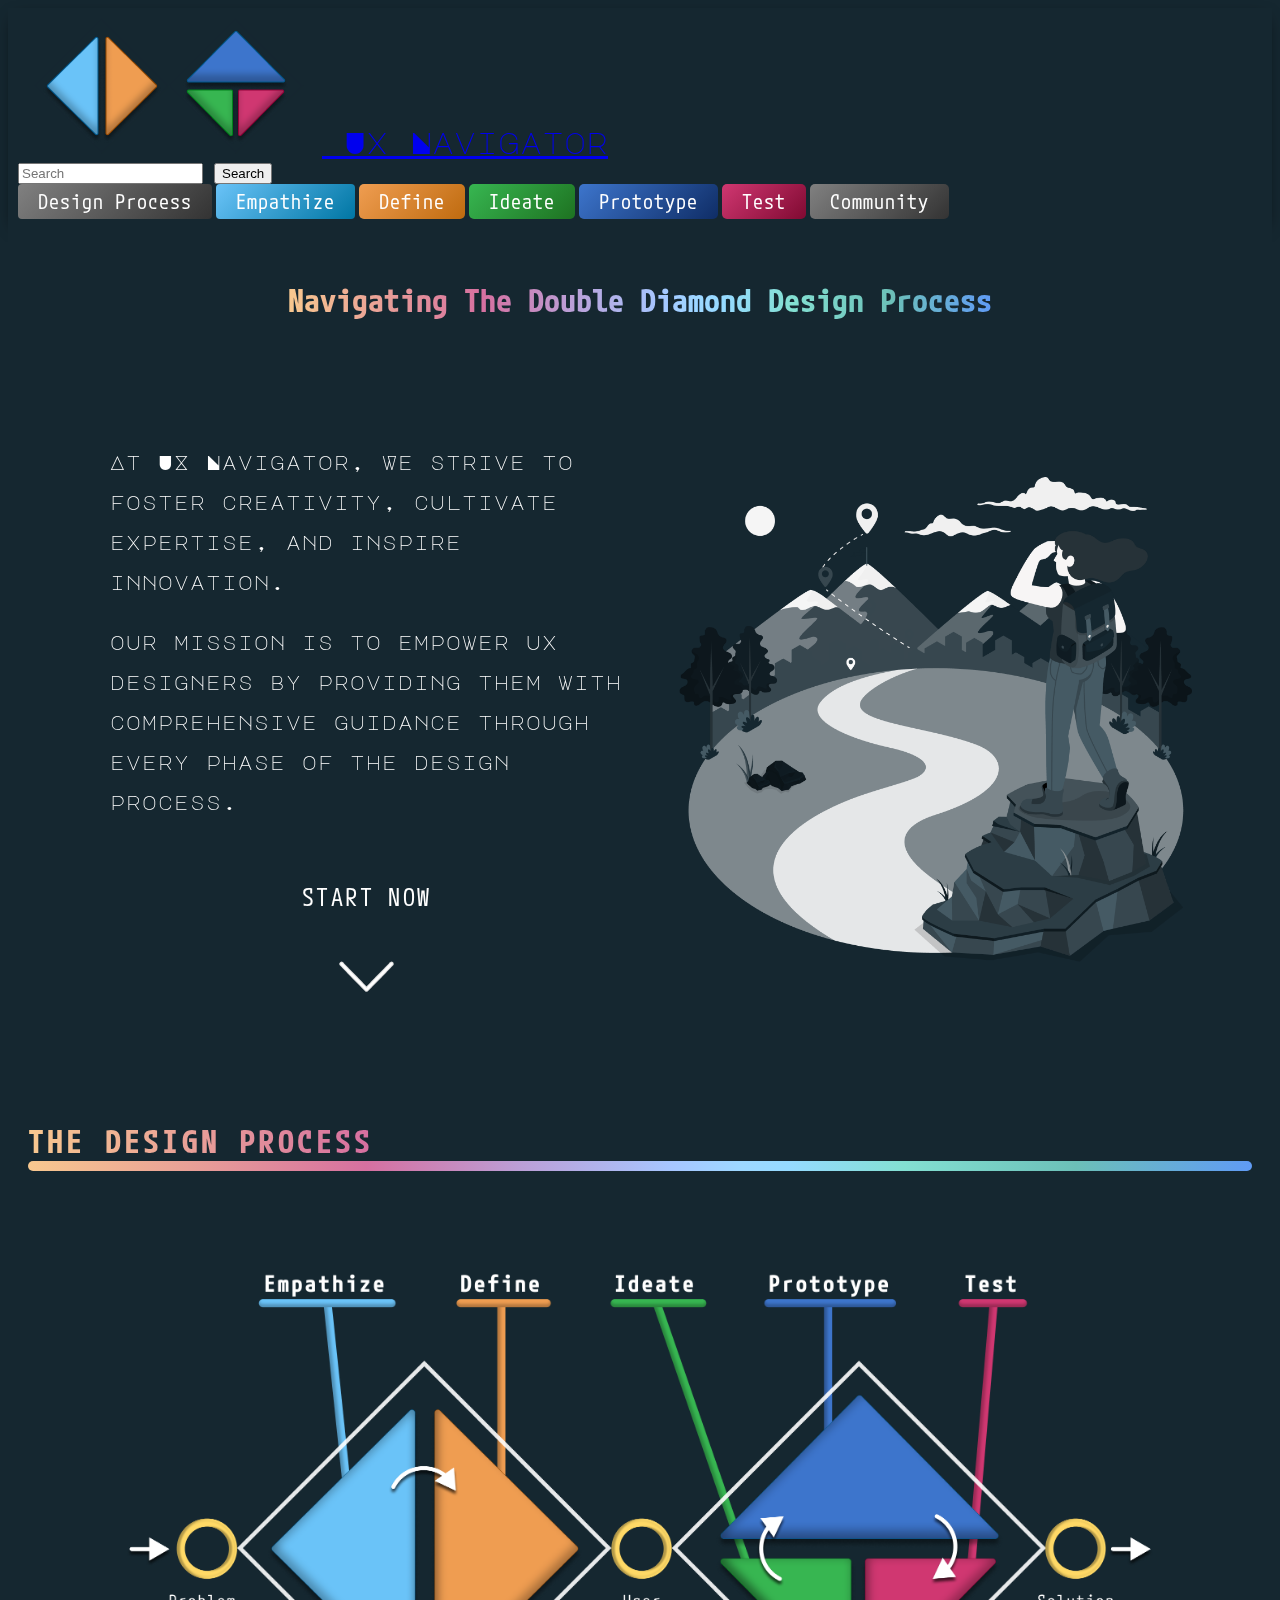
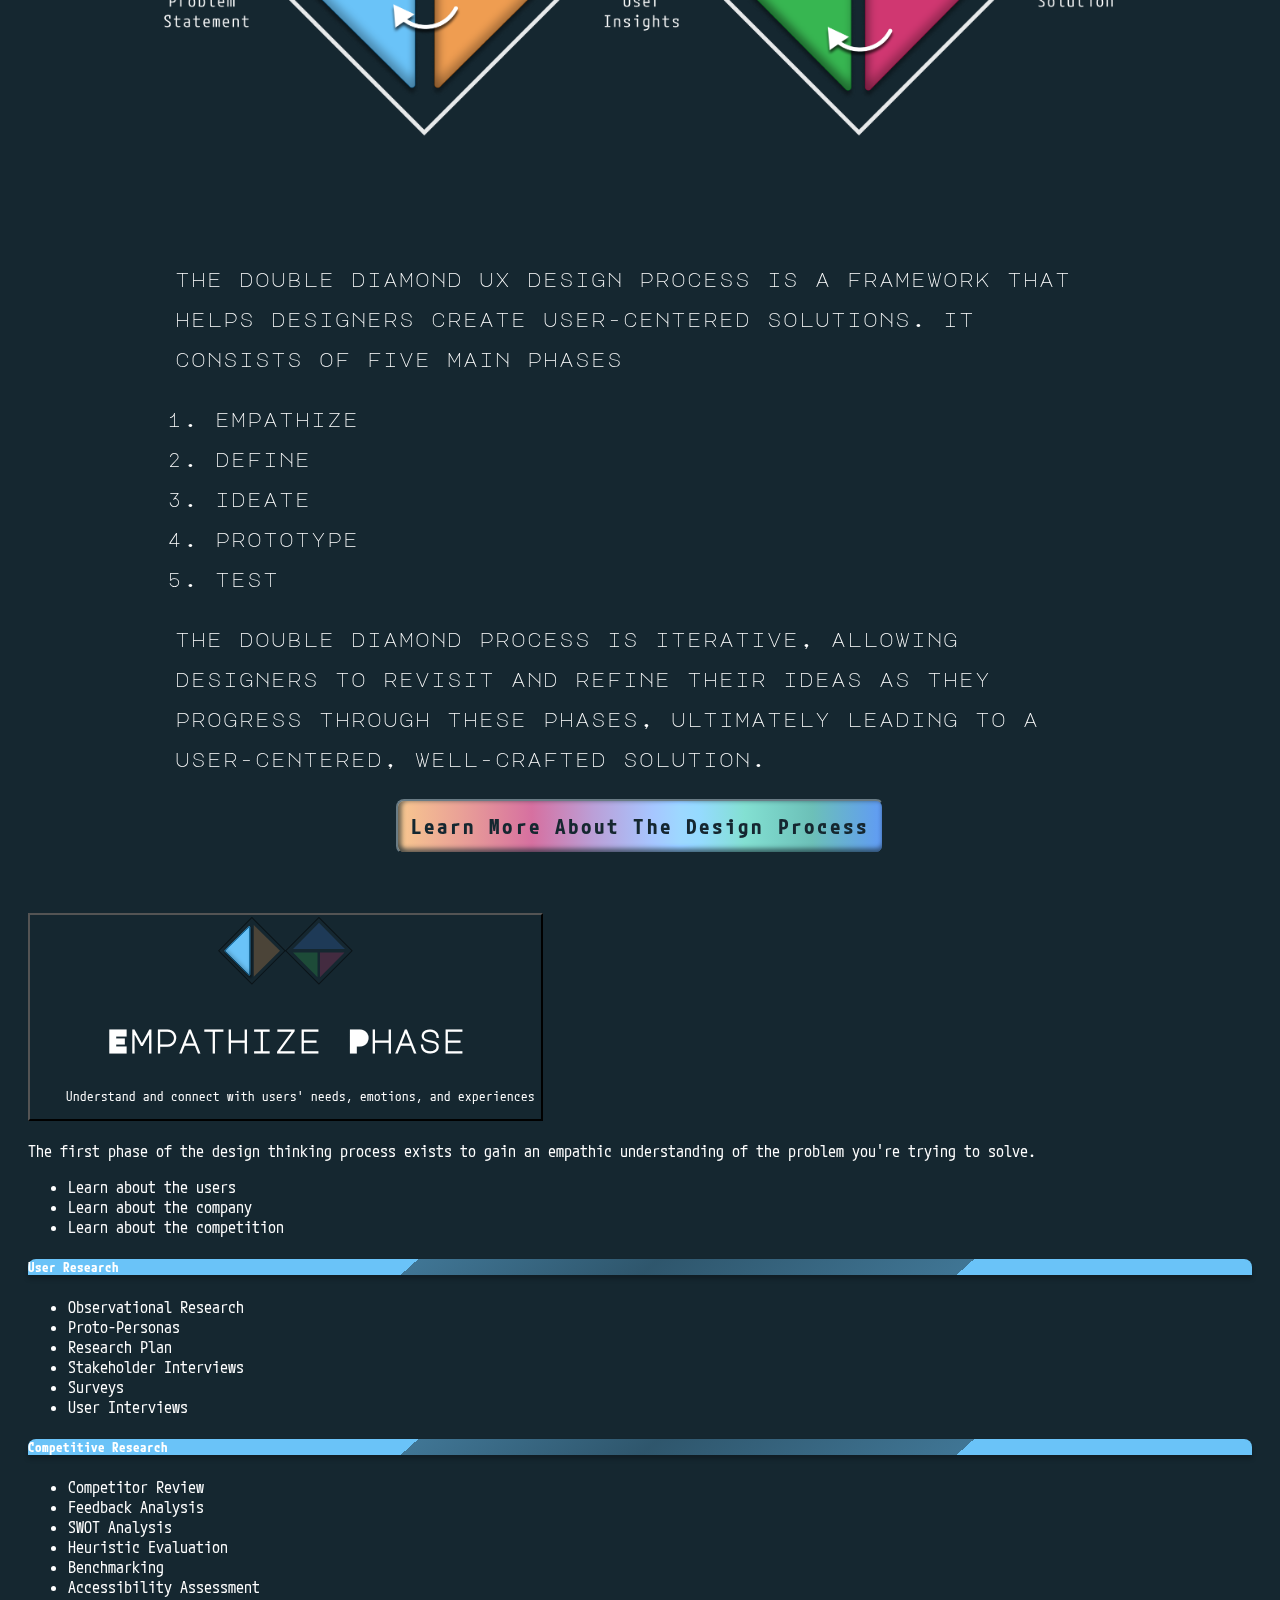
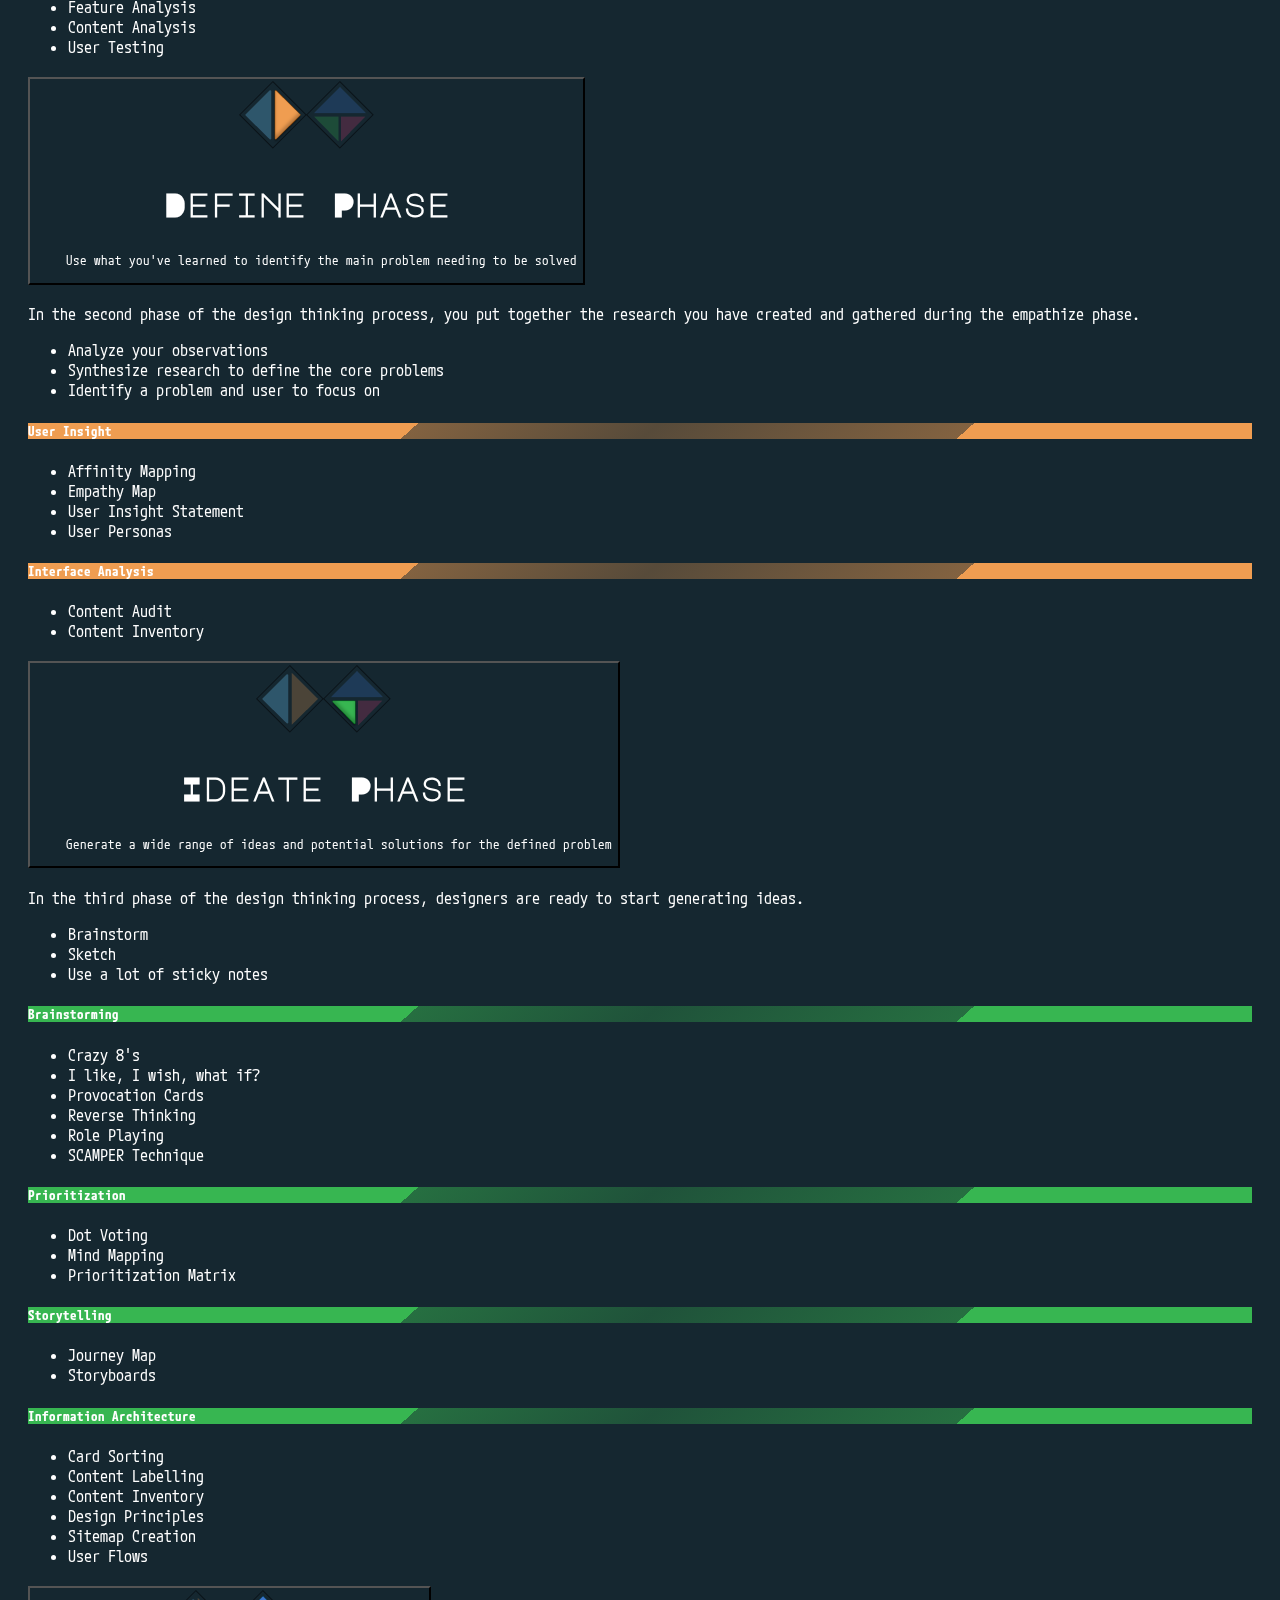
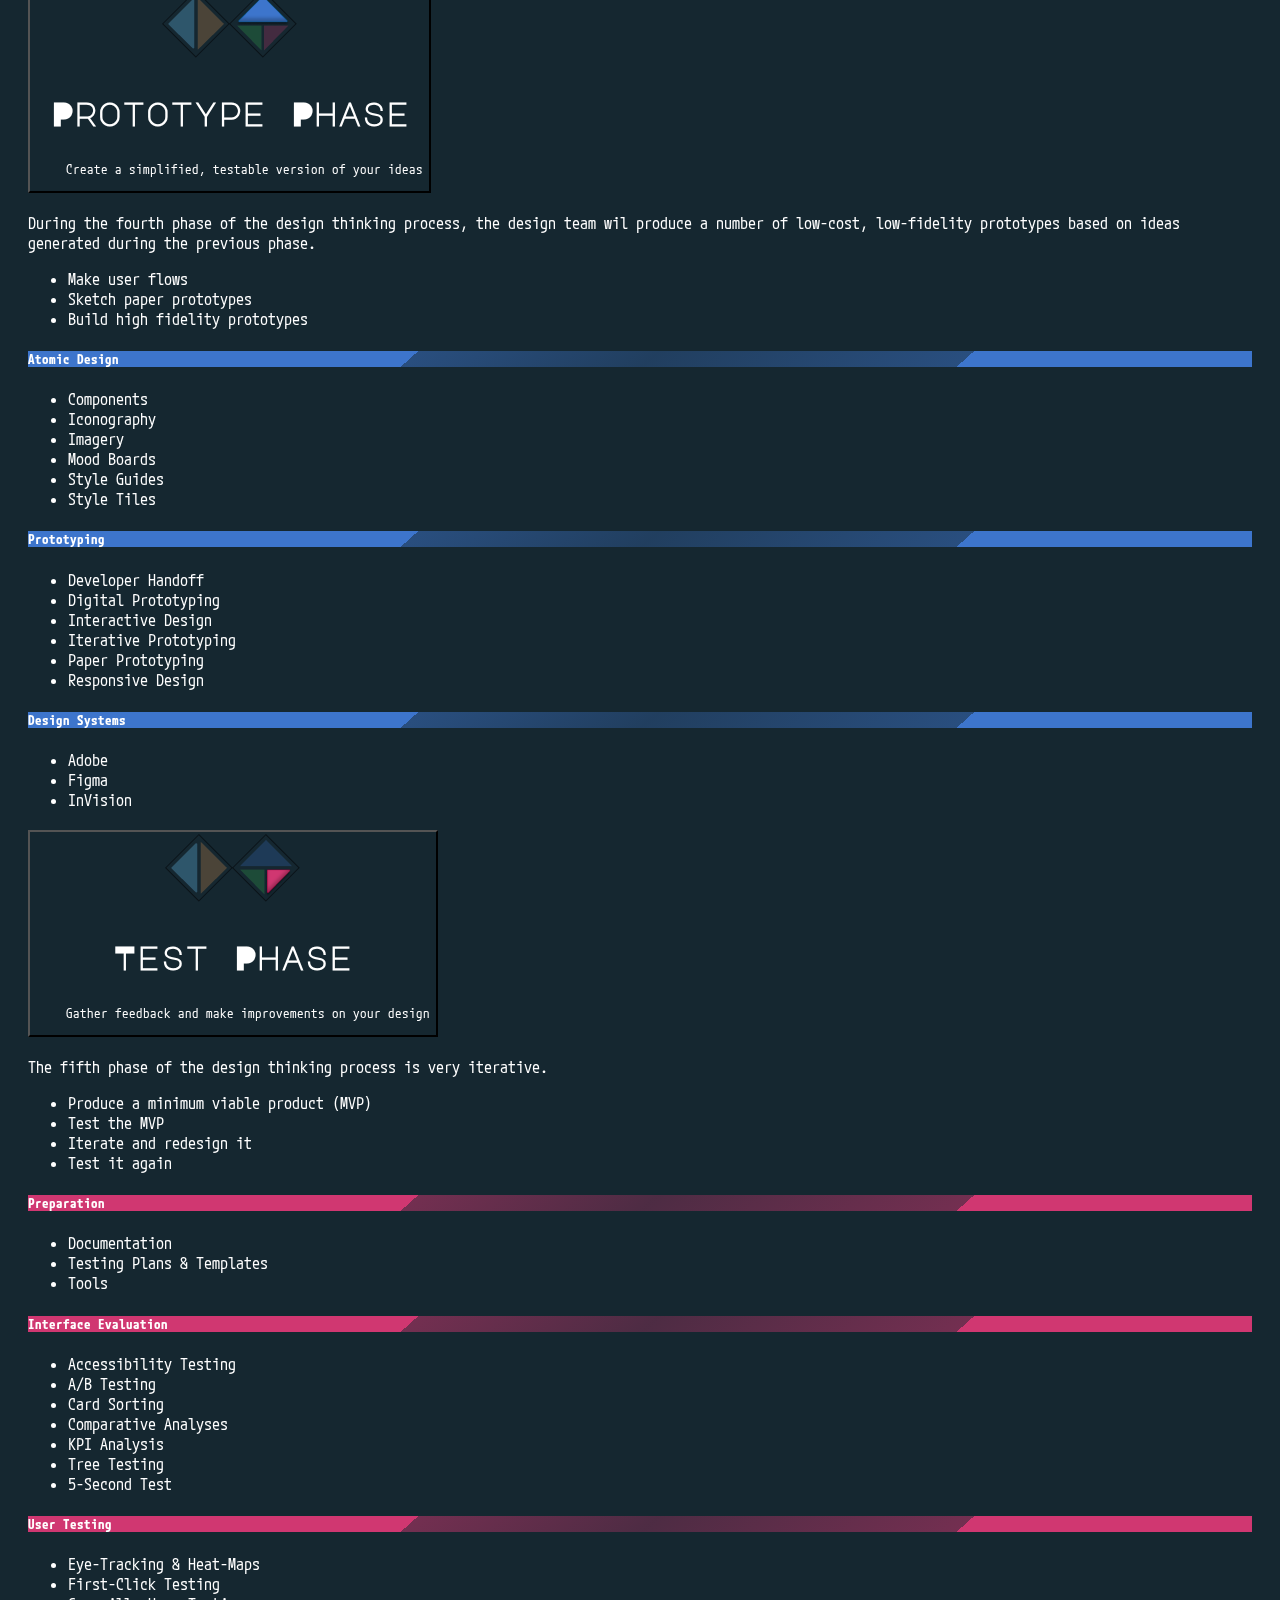
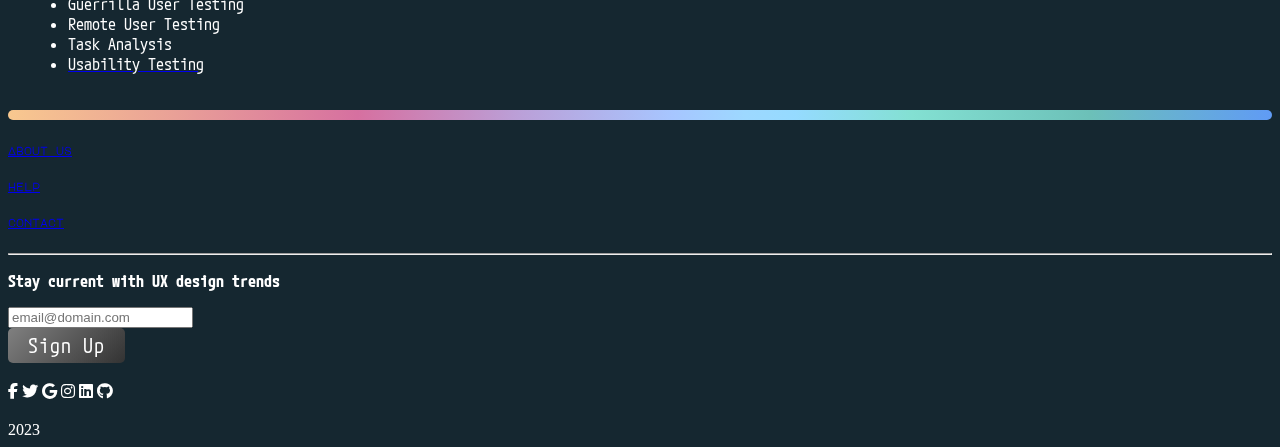
==== commit 7063ea8d: "footer" ====
--- a/index.html
+++ b/index.html
@@ -537,7 +537,7 @@
           <!-- Grid column -->
           <div class="col-md-2">
             <h6 class="foothead">
-              <a href="#!" class="text-white">Help</a>
+              <a href="#!" class="text-white">help</a>
             </h6>
           </div>
           <!-- Grid column -->
@@ -565,7 +565,7 @@
             <!--Grid column-->
             <div class="col-auto">
               <p class="pt-2">
-                <strong>Sign up for our newsletter</strong>
+                <strong>Stay current with UX design trends</strong>
               </p>
             </div>
             <!--Grid column-->
@@ -585,7 +585,7 @@
             <div class="col-auto">
               <!-- Submit button -->
               <button type="submit" class="btncomm bodyfont">
-                Subscribe
+                Sign Up
               </button>
             </div>
             <!--Grid column-->
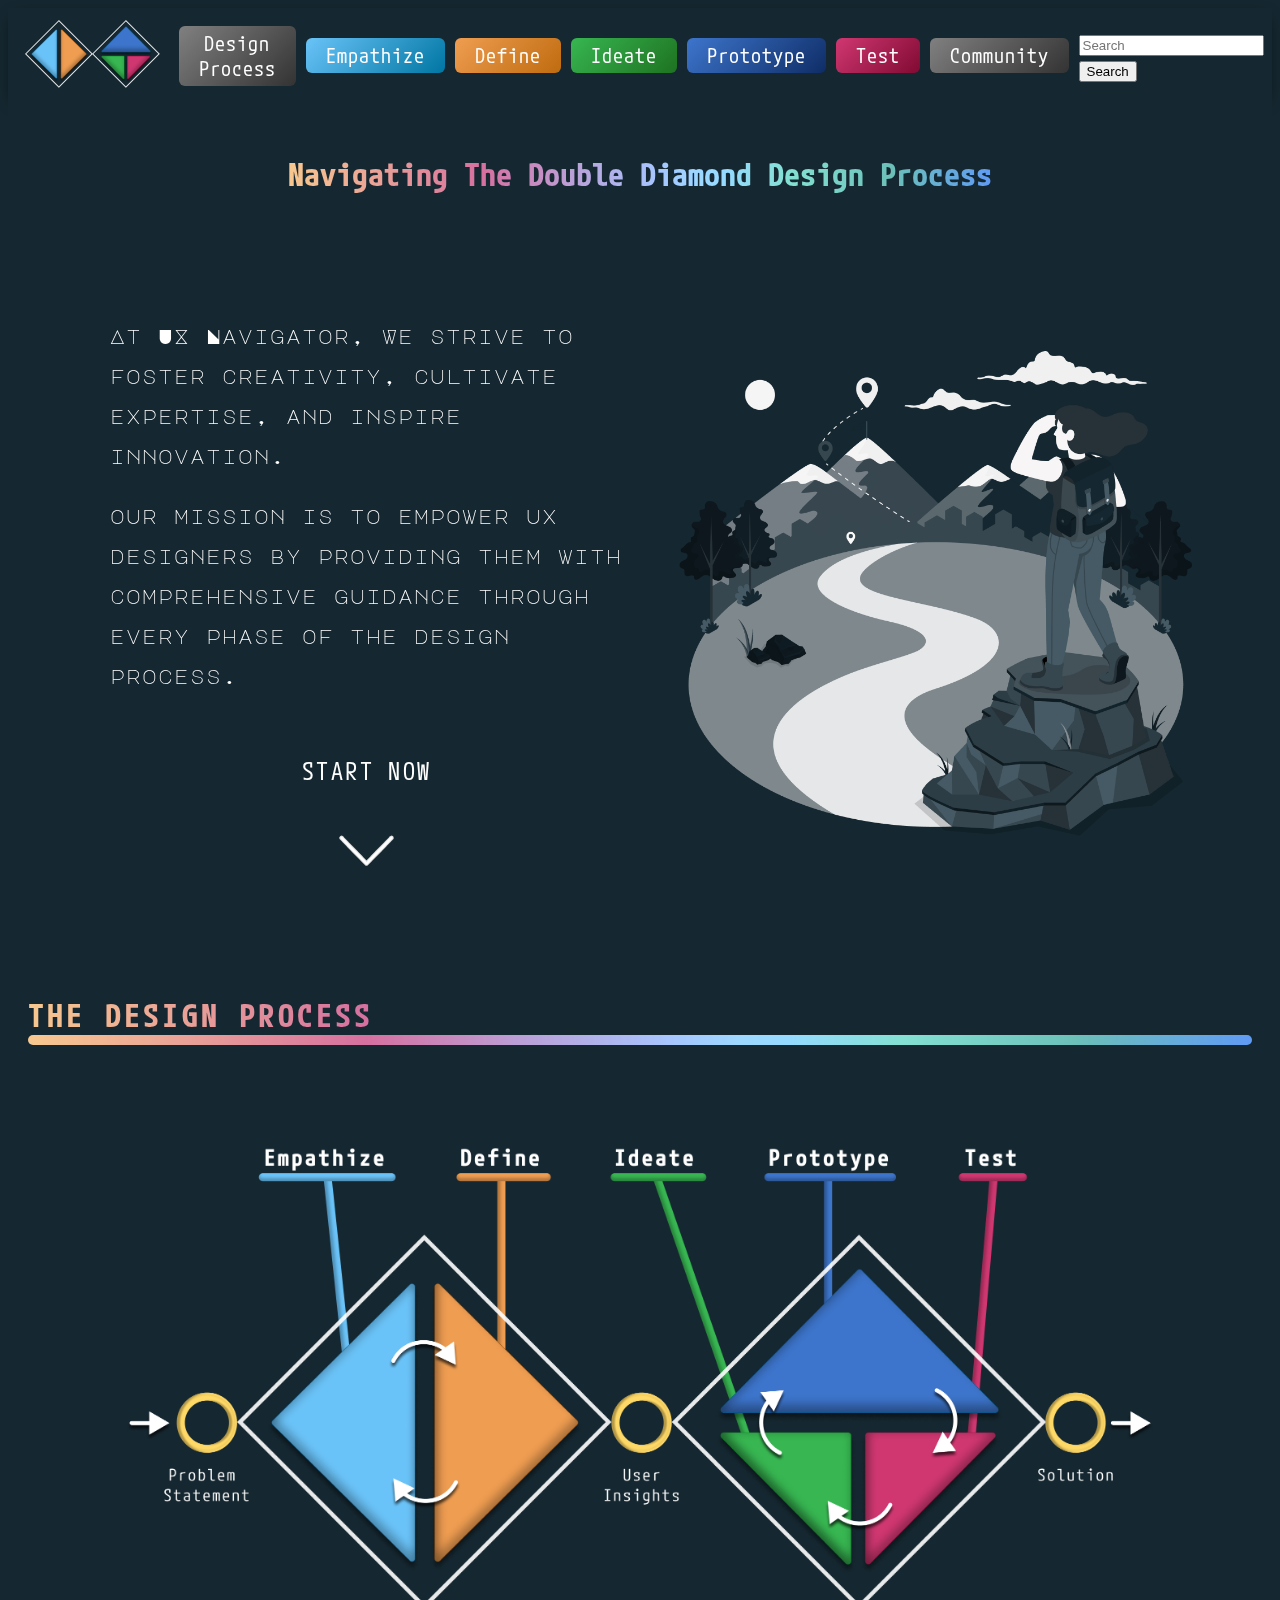
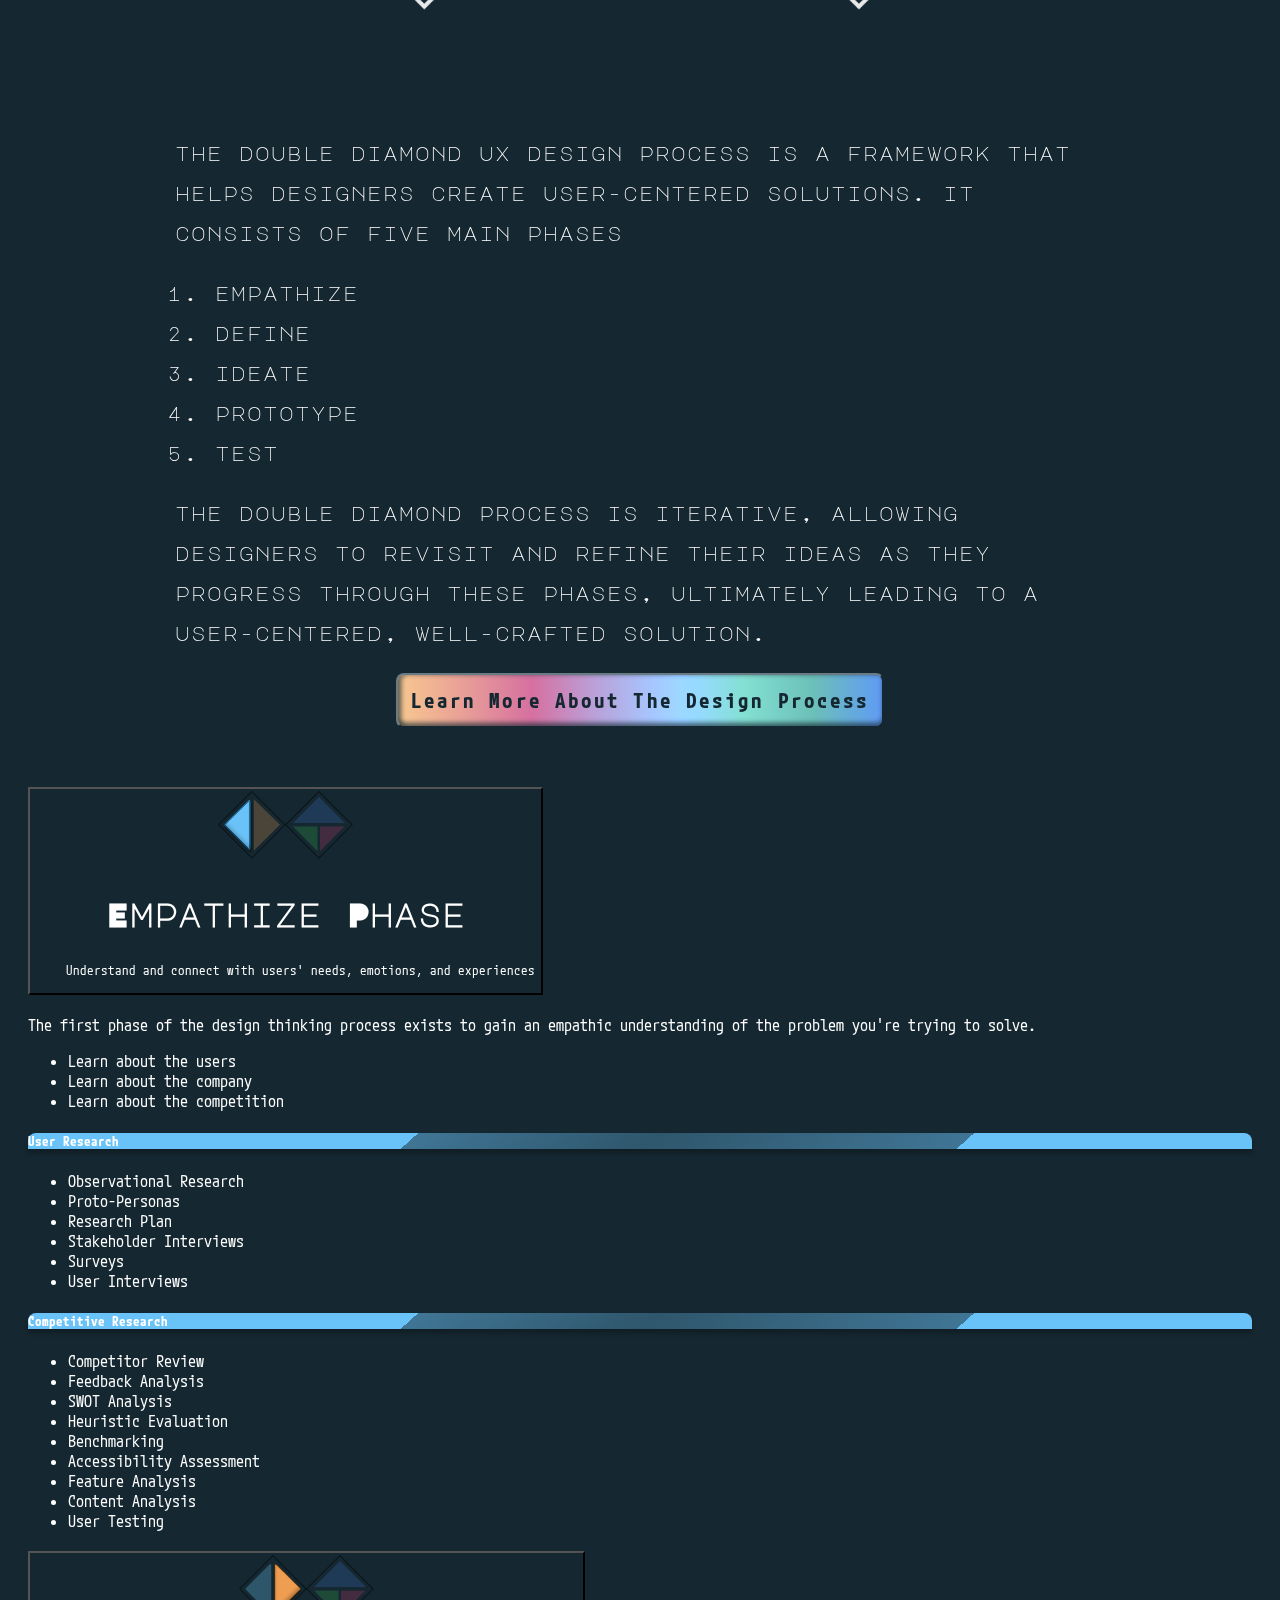
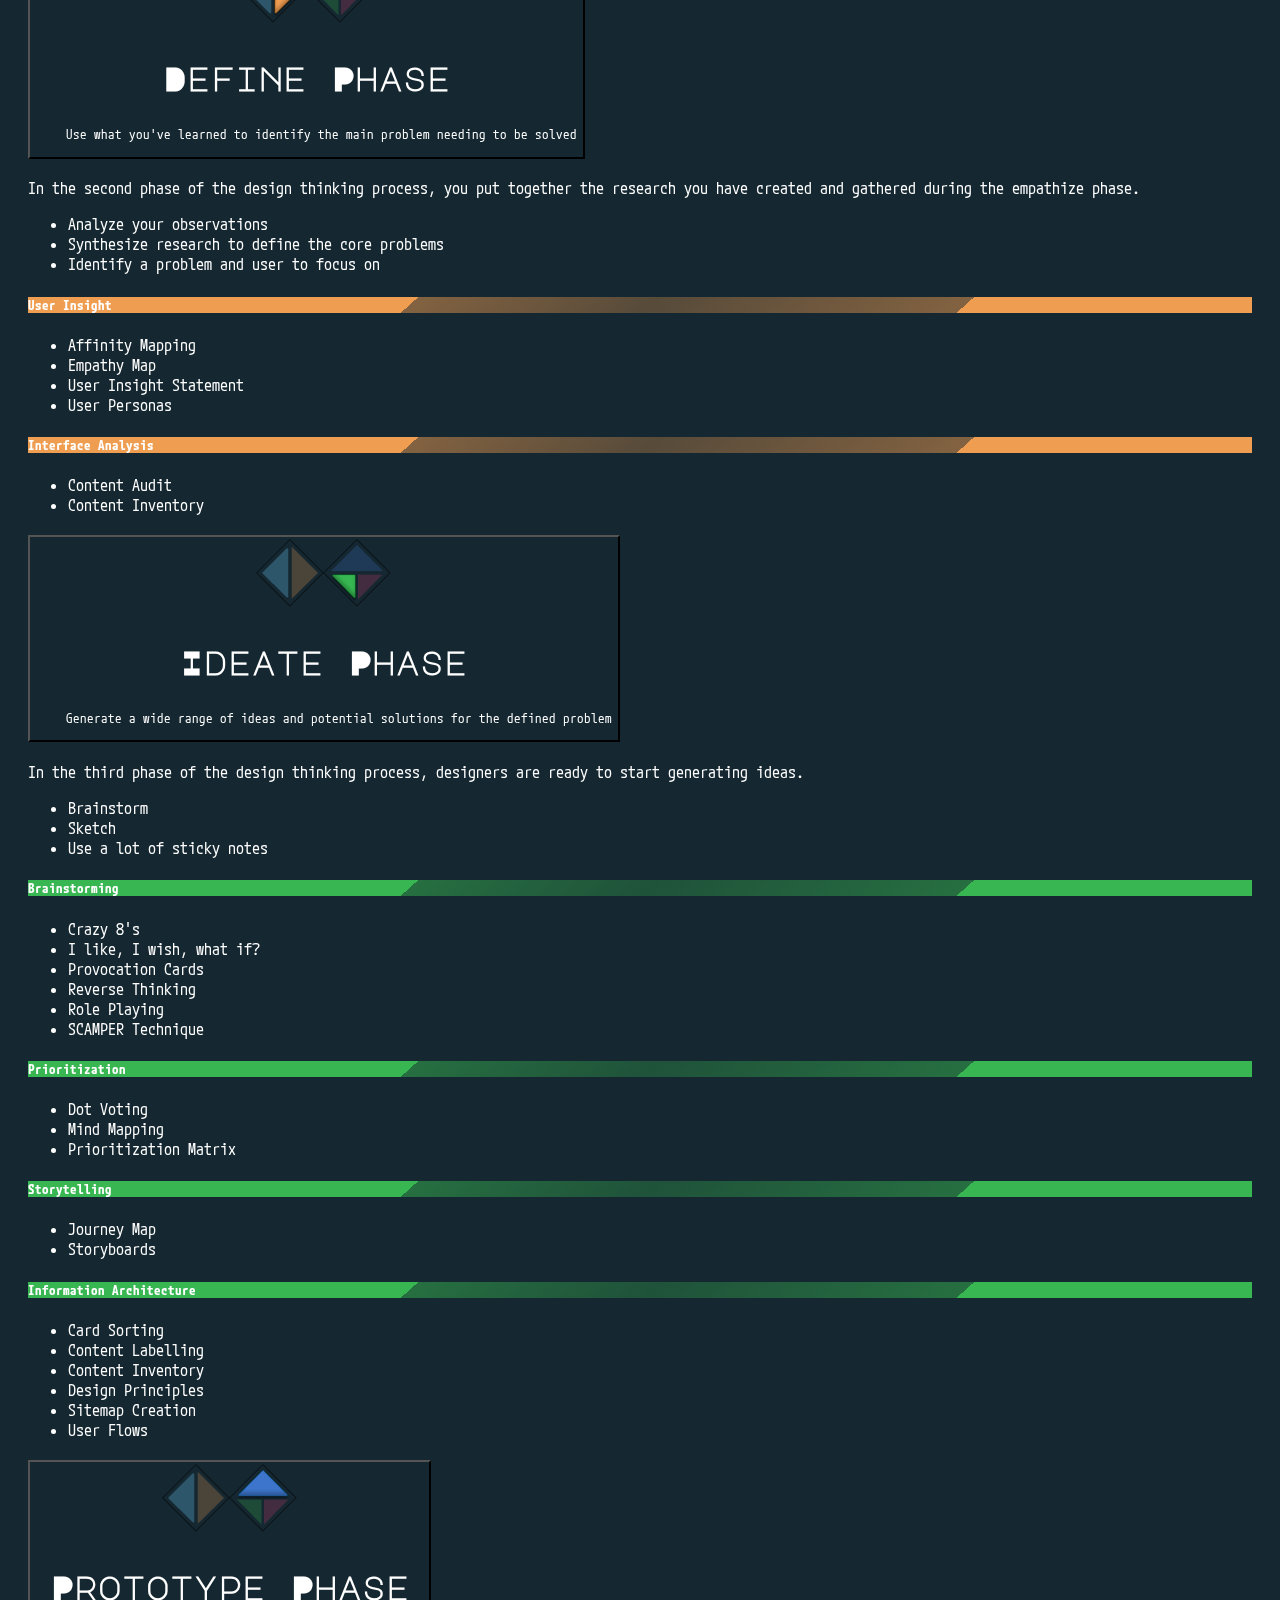
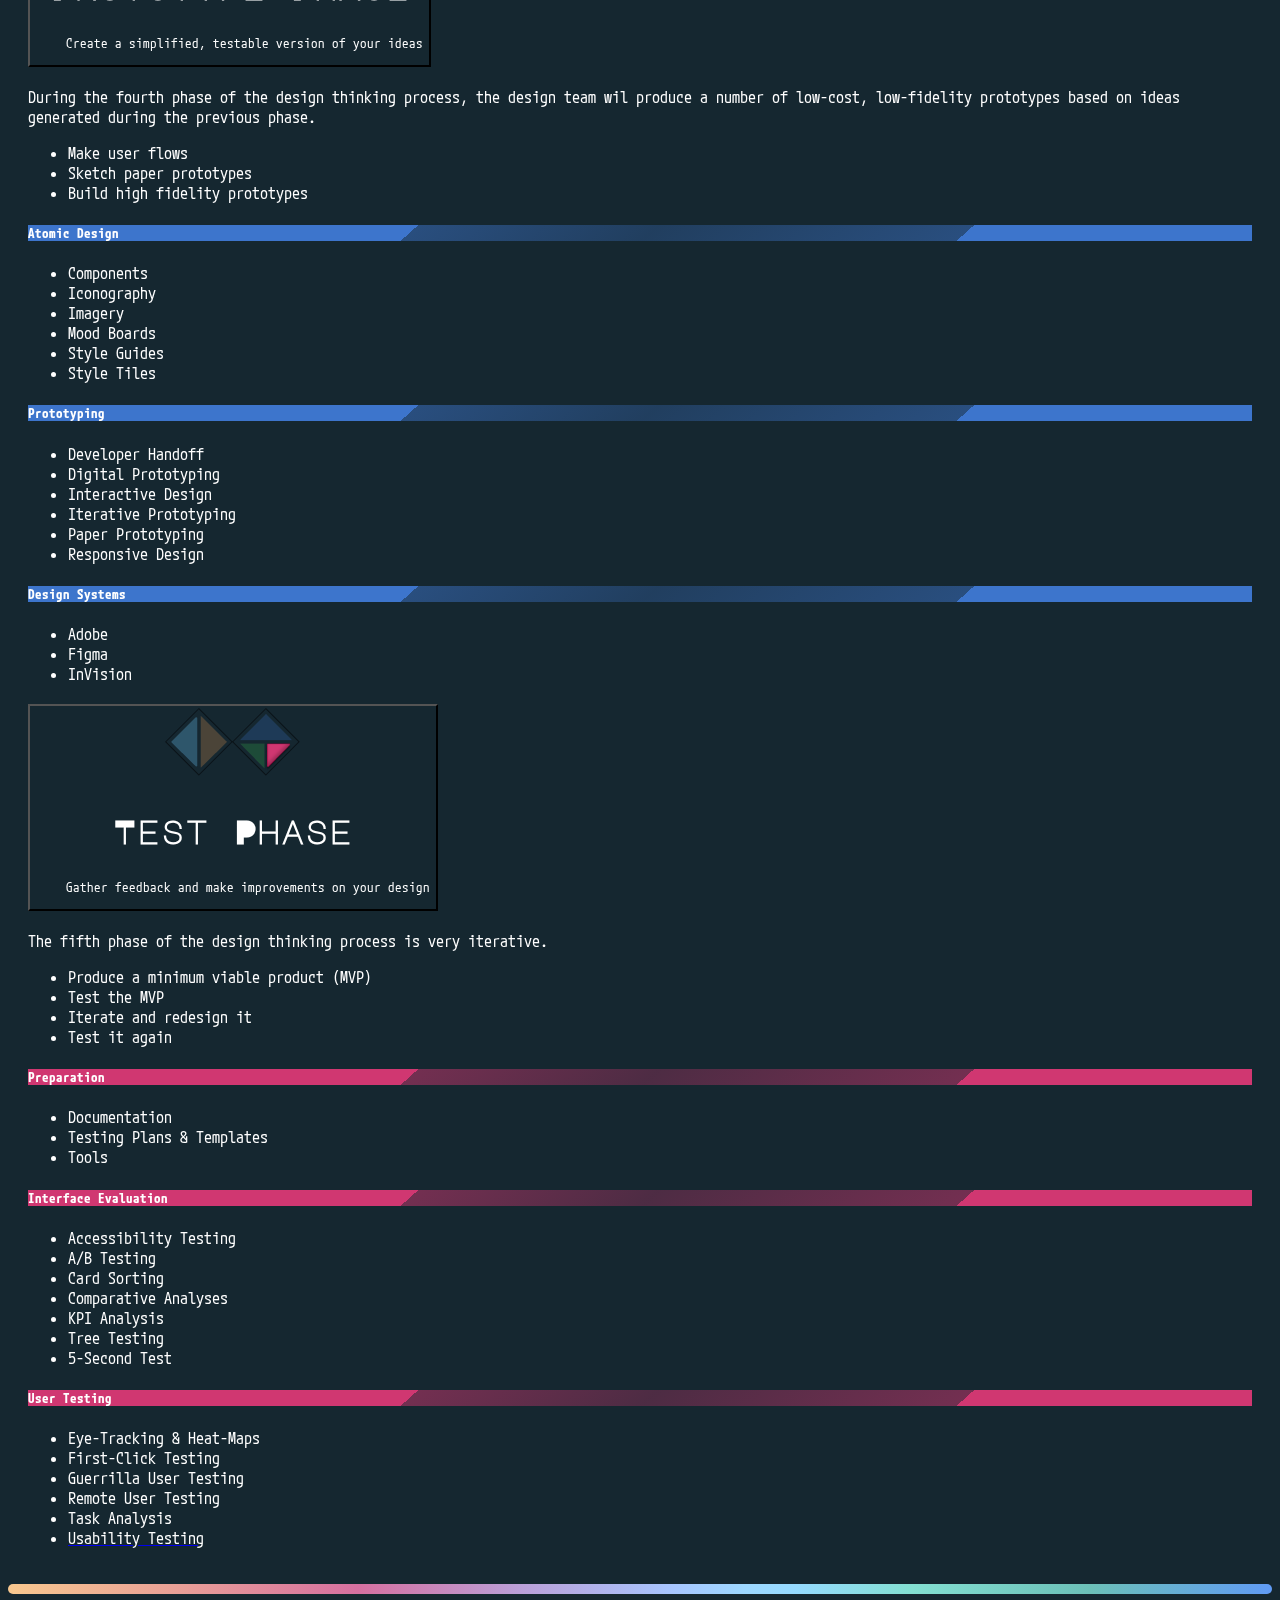
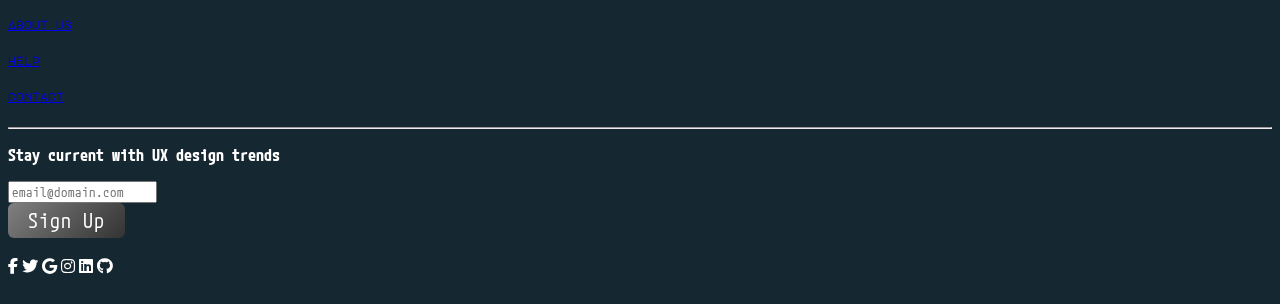
==== commit 986dd4fe: "new header" ====
--- a/index.html
+++ b/index.html
@@ -36,31 +36,28 @@
     <nav class="navbar sticky-top navbar-expand-lg">
       <div class="container-fluid">
         <a class="navbar-brand h1font" href="index.html">
-          <img src="images/logo.png" alt="Logo">
-          Ux Navigator</a>
+          <img src="images/logo dark.png" alt="Logo of double diamond design process"></a>
+          
+            <!-- nav buttons -->
+            <a href="#designprocess"><button type="button" class="btndesignproc bodyfont">Design Process</button></a>
+            <a href="#empathize"><button type="button" class="btnempathize bodyfont">Empathize</button></a>
+            <a href="#define"><button type="button" class="btndefine bodyfont">Define</button></a>
+            <a href="#ideate"><button type="button" class="btnideate bodyfont">Ideate</button></a>
+            <a href="#prototype"><button type="button" class="btnproto bodyfont">Prototype</button></a>
+            <a href="#test"><button type="button" class="btntest bodyfont">Test</button></a>
+            <button type="button" class="btncomm bodyfont">Community</button>
+          
         <form class="d-flex bodyfont" role="search">
           <input class="form-control me-2" type="search" placeholder="Search" aria-label="Search">
-          <button class="btn btn-outline-success" type="submit">Search</button>
+          <button class="btn btn-outline-light" type="submit">Search</button>
         </form>
-      </div>
+      
       </div>
     </nav>
 
-    <div>
-
-      <!-- nav buttons -->
-      <a href="#designprocess"><button type="button" class="btndesignproc bodyfont">Design Process</button></a>
-      <a href="#empathize"><button type="button" class="btnempathize bodyfont">Empathize</button></a>
-      <a href="#define"><button type="button" class="btndefine bodyfont">Define</button></a>
-      <a href="#ideate"><button type="button" class="btnideate bodyfont">Ideate</button></a>
-      <a href="#prototype"><button type="button" class="btnproto bodyfont">Prototype</button></a>
-      <a href="#test"><button type="button" class="btntest bodyfont">Test</button></a>
-      <button type="button" class="btncomm bodyfont">Community</button>
-
-    </div>
-
   </header>
 
+  <!-- splash text -->
   <div class="banner">
     <h1 class="bannerfont">Navigating The Double Diamond Design Process</h1>
   </div>
@@ -573,8 +570,8 @@
             <!--Grid column-->
             <div class="col-md-5 col-12">
               <!-- Email input -->
-              <form class="d-flex bodyfont mb-4 p" role="search">
-                <input class="form-control me-2" type="search" placeholder="email@domain.com" aria-label="Search">
+              <form class="d-flex mb-4 p" role="search">
+                <input class="form-control pt-2 p" type="search" placeholder="email@domain.com" aria-label="Search">
               </form>
 
 
@@ -617,11 +614,6 @@
     </div>
     <!-- Grid container -->
 
-    <!-- footer of the footer -->
-    <div class="text-center p-3">
-      2023
-    </div>
-    <!-- end of footer of the footer -->
   </footer>
   <!-- Footer -->
 
--- a/css/style.css
+++ b/css/style.css
@@ -1,4 +1,9 @@
 
+
+body {
+    max-width: 100%;
+    overflow-x: hidden;
+}
 
 header, footer {
     background-color: #152730;
@@ -9,10 +14,6 @@
     color: #FFFFFF;
 }
 
-.topnav {
-    padding: 10px;
-    box-shadow: 0 0.25rem 1rem -0.5rem #000000;
-}
 
 .foothead {
     font-family: 'Major Mono Display', monospace;
@@ -34,7 +35,7 @@
     font-family: 'M PLUS Code Latin', monospace;
 }
 
-.body {
+body {
     background-color: #152730;
 }
 
@@ -49,14 +50,39 @@
     text-transform: capitalize;
 }
 
+/* top nav */
+.topnav {
+    box-shadow: 0rem 0.25rem 1rem -0.5rem #000000;
+    display: flex;
+    padding: 6px 12px;
+    justify-content: center;
+    align-items: center;
+    gap: 10px;
+}
+
+.topnav img {
+    height: 68px;
+    width: 152px;
+    flex-shrink: 0
+}
+
 
 /* navigation buttons */
+
+.container-fluid {
+    display: flex;
+    padding: 6px 12px;
+    justify-content: center;
+    align-items: center;
+    gap: 10px;
+}
+
 .btndesignproc {
     background: linear-gradient(135deg, #808080, #333333);
     color: white;
     border: none;
     padding: 5px 20px;
-    border-radius: 4px;
+    border-radius: 6px;
     cursor: pointer;
 }
 
@@ -70,7 +96,7 @@
     color: white;
     border: none;
     padding: 5px 20px;
-    border-radius: 4px;
+    border-radius: 6px;
     cursor: pointer;
 }
 
@@ -84,7 +110,7 @@
     color: white;
     border: none;
     padding: 5px 20px;
-    border-radius: 5px;
+    border-radius: 6px;
     cursor: pointer;
 }
 
@@ -98,7 +124,7 @@
     color: white;
     border: none;
     padding: 5px 20px;
-    border-radius: 5px;
+    border-radius: 6px;
     cursor: pointer;
 }
 
@@ -112,7 +138,7 @@
     color: white;
     border: none;
     padding: 5px 20px;
-    border-radius: 5px;
+    border-radius: 6px;
     cursor: pointer;
 }
 
@@ -126,7 +152,7 @@
     color: white;
     border: none;
     padding: 5px 20px;
-    border-radius: 5px;
+    border-radius: 6px;
     cursor: pointer;
 }
 
@@ -140,7 +166,7 @@
     color: white;
     border: none;
     padding: 5px 20px;
-    border-radius: 5px;
+    border-radius: 6px;
     cursor: pointer;
 }
 
@@ -165,6 +191,7 @@
     -webkit-background-clip: text;
     -webkit-text-fill-color: transparent;
     mix-blend-mode: plus-lighter;   
+    font-weight: 700;
 }
 
 /* hero section */
@@ -336,6 +363,7 @@
     color: #FFFFFF !important;
 }
 
+
 #flush-collapseOne, #flush-collapseTwo, #flush-collapseThree, #flush-collapseFour, #flush-collapseFive {
     background-color: #152730;
     color: #FFFFFF;
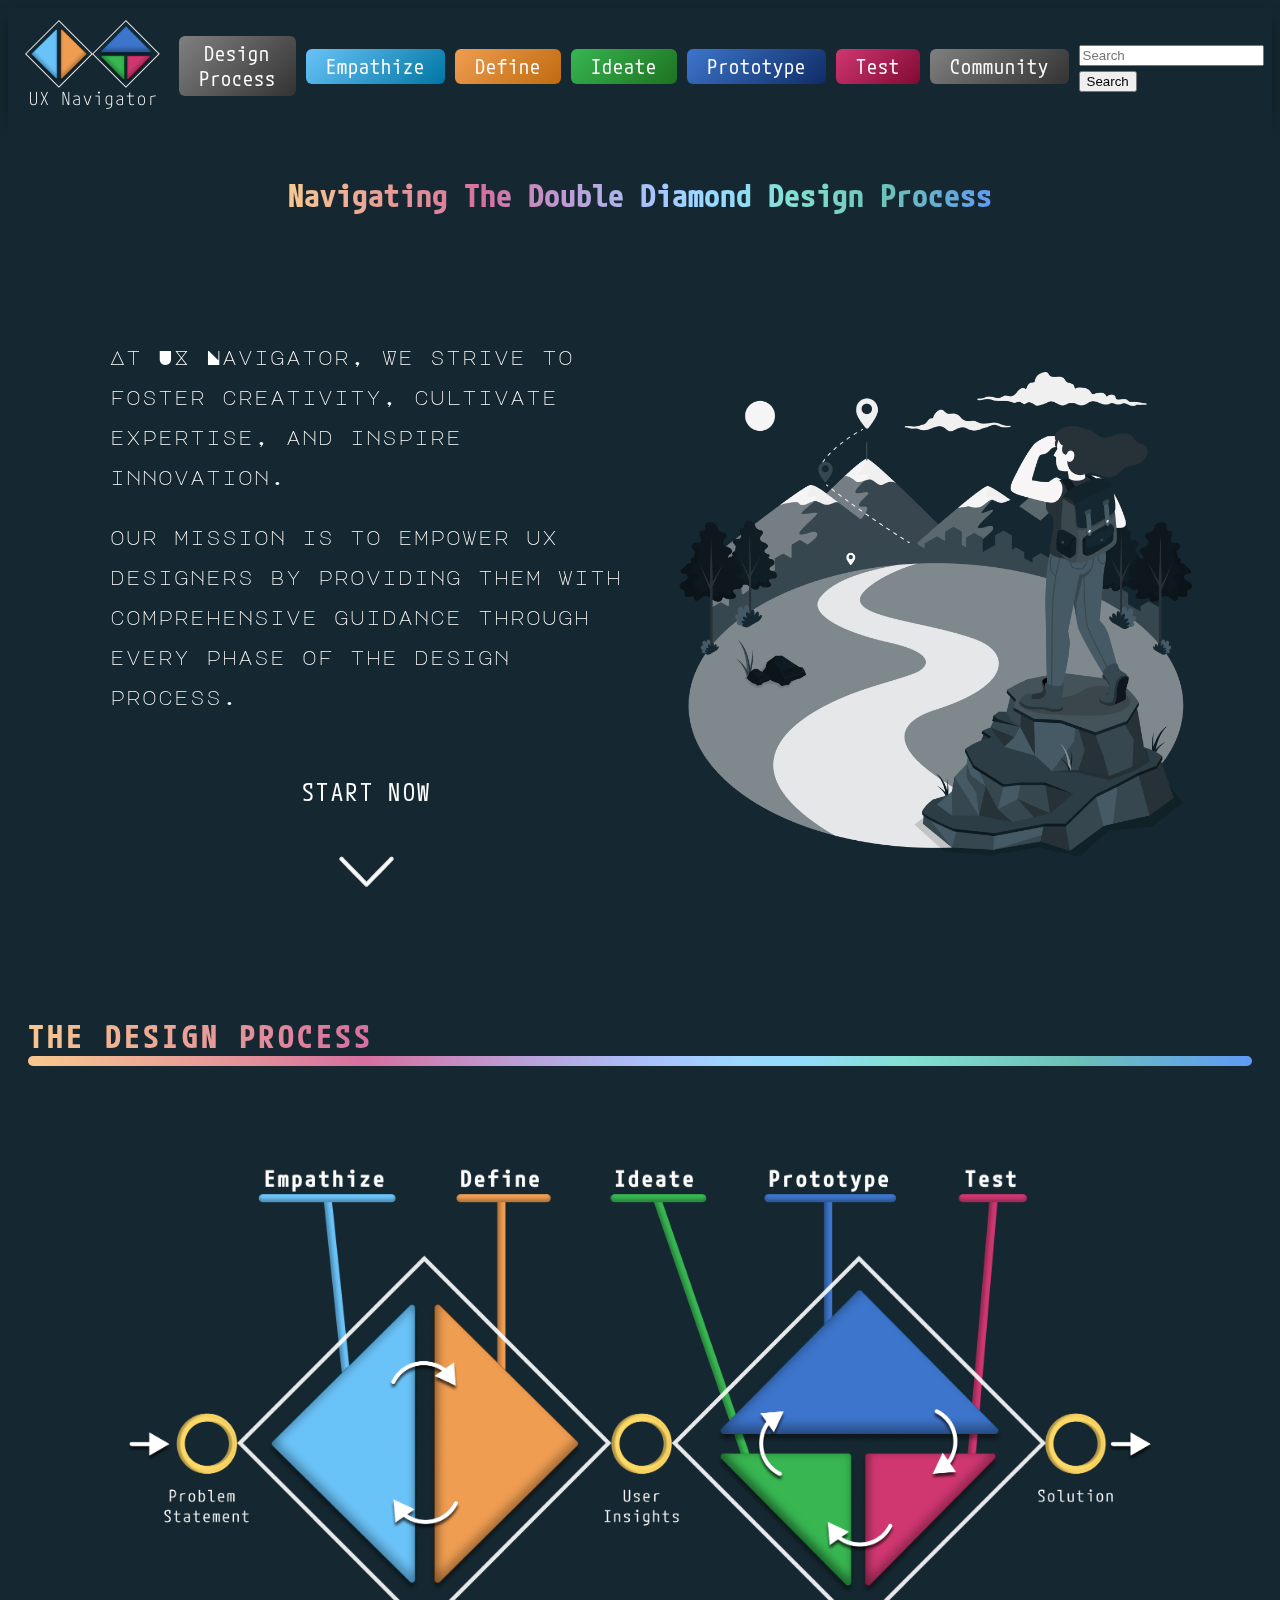
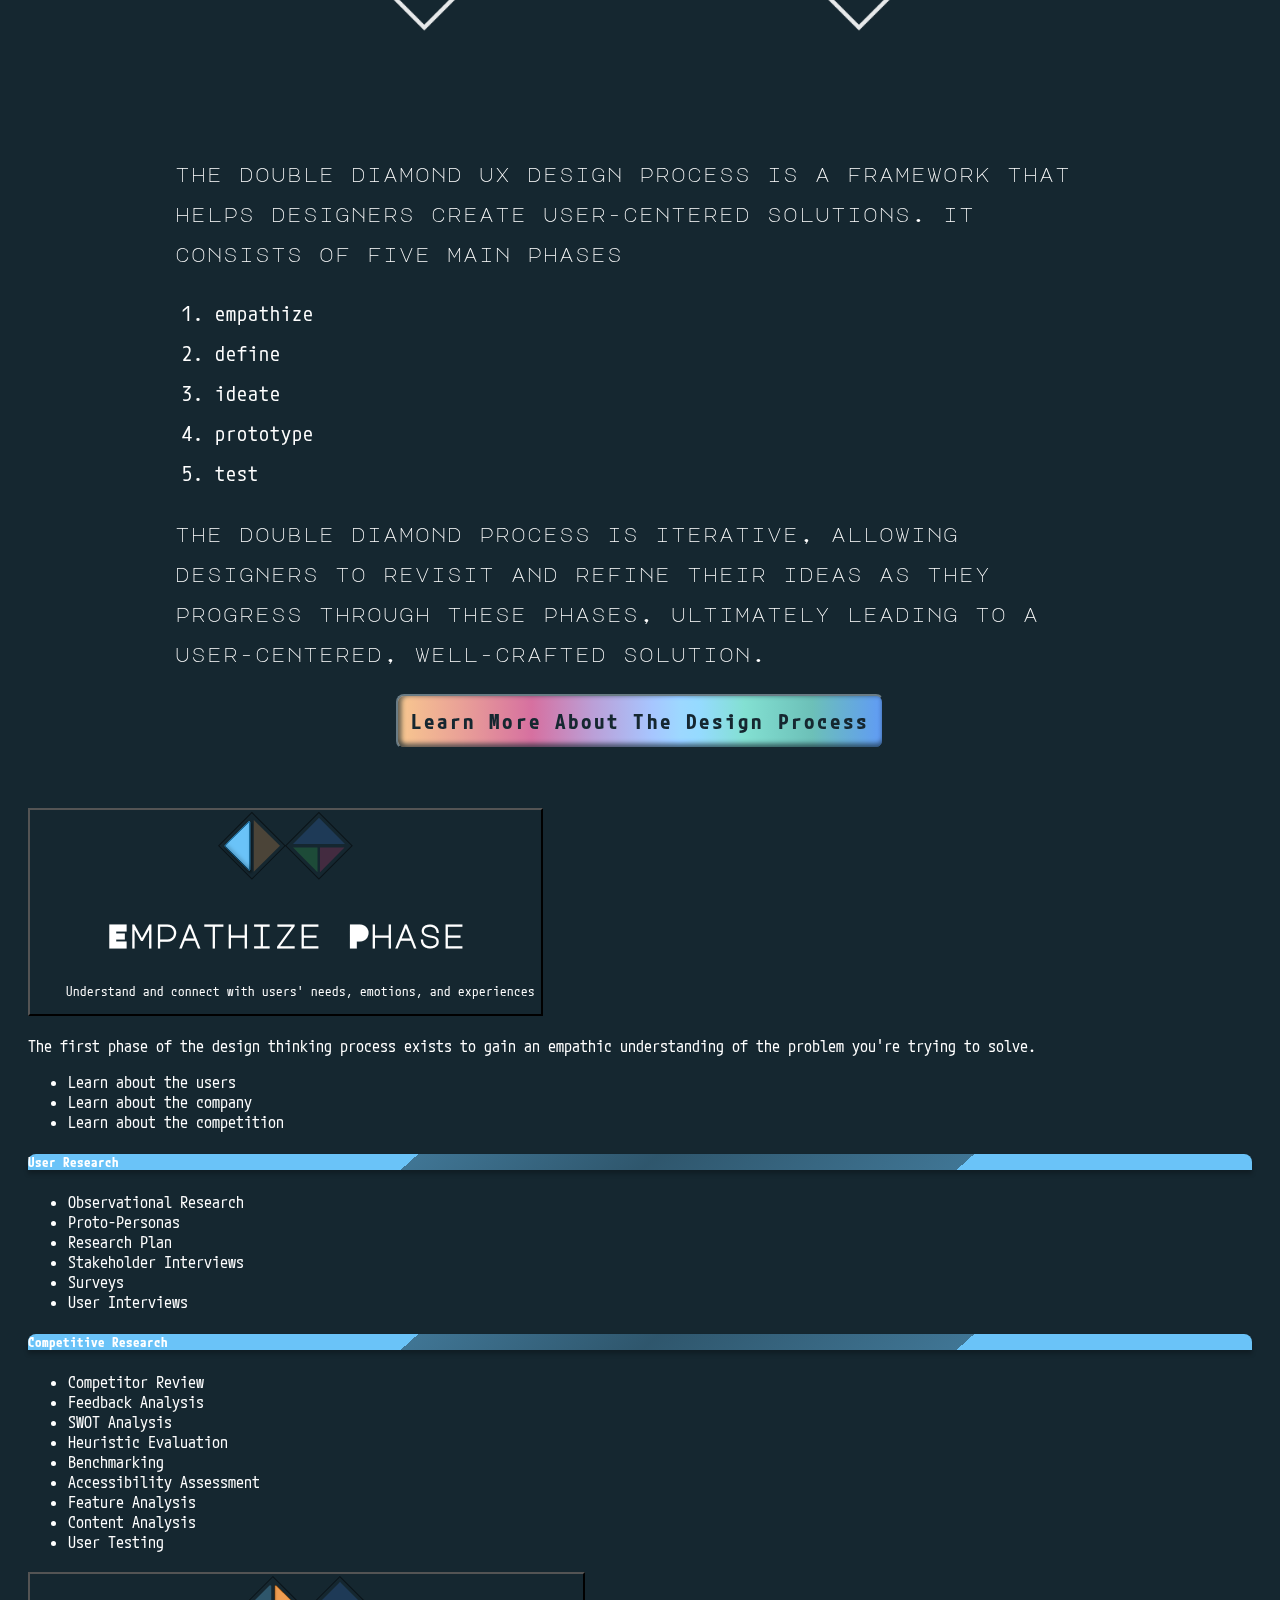
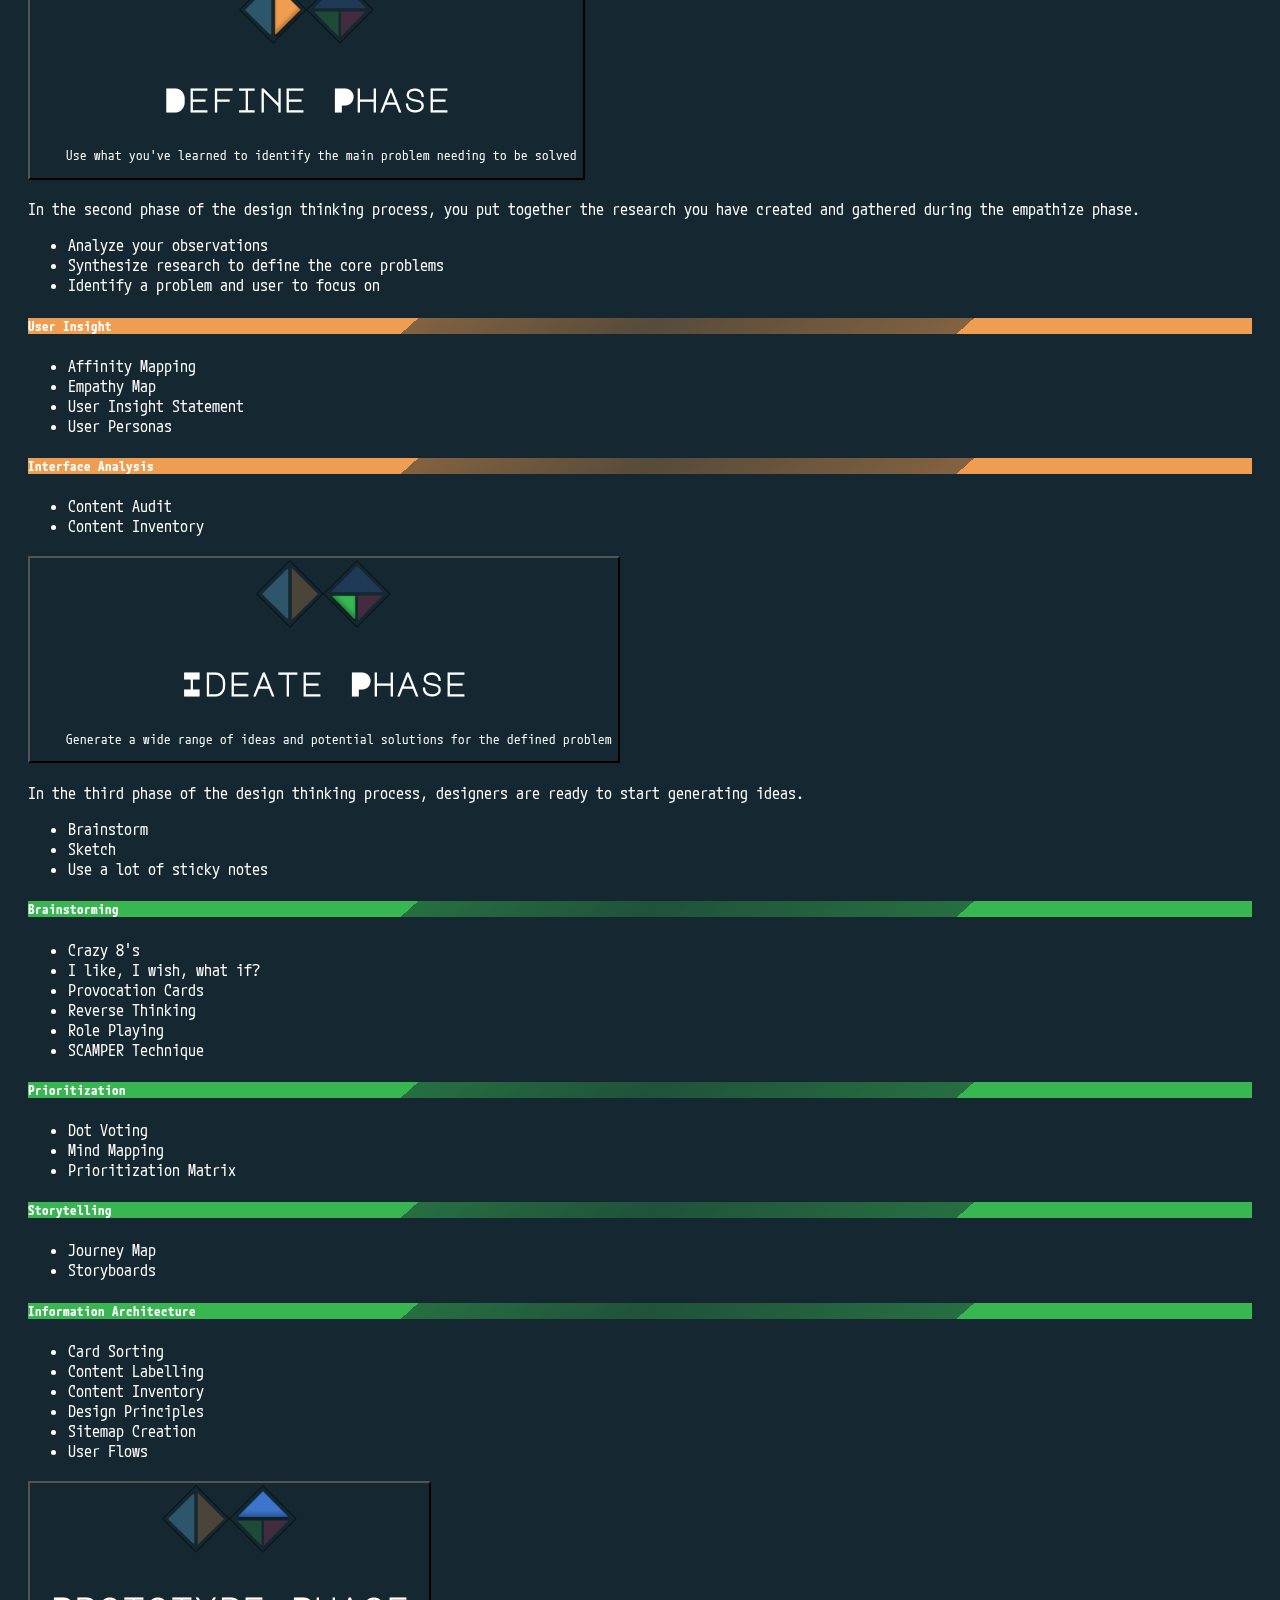
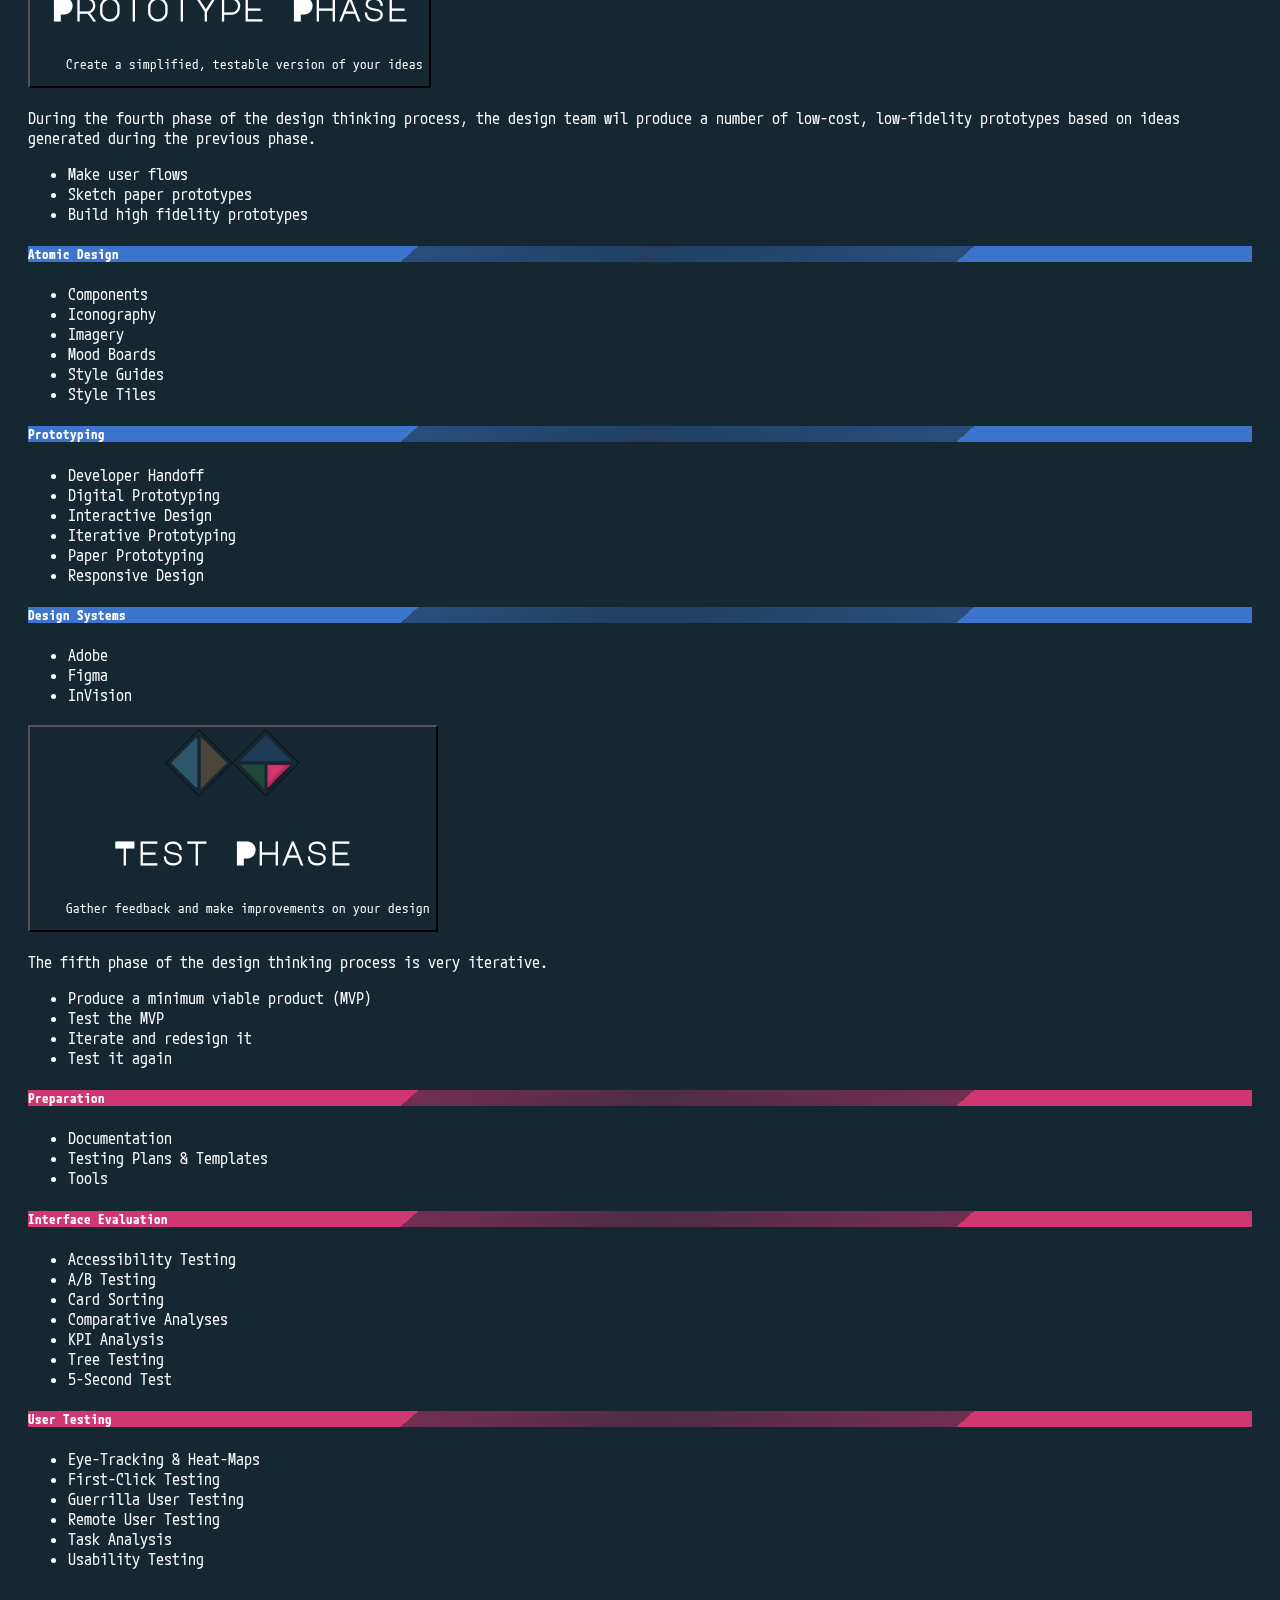
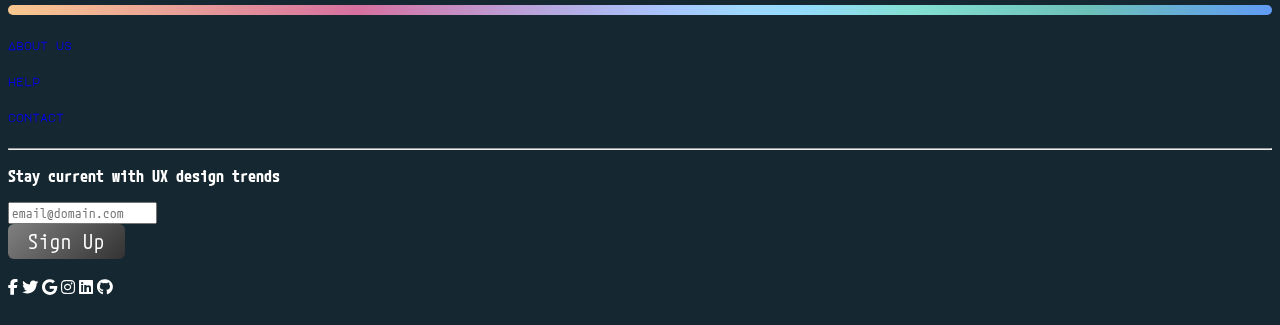
==== commit cffd4c1d: "ico" ====
--- a/index.html
+++ b/index.html
@@ -5,6 +5,8 @@
   <meta charset="UTF-8">
   <meta name="viewport" content="width=device-width, initial-scale=1.0">
   <title>UX Navigator</title>
+  <link rel="icon" href="images/Duck.ico" type="image/x-icon" sizes="16x16 32x32">
+
 
   <!--font link-->
   <link rel="preconnect" href="https://fonts.googleapis.com">
@@ -36,7 +38,7 @@
     <nav class="navbar sticky-top navbar-expand-lg">
       <div class="container-fluid">
         <a class="navbar-brand h1font" href="index.html">
-          <img src="images/logo dark.png" alt="Logo of double diamond design process"></a>
+          <img src="images/logo_dark_title.png" alt="Logo of double diamond design process"></a>
           
             <!-- nav buttons -->
             <a href="#designprocess"><button type="button" class="btndesignproc bodyfont">Design Process</button></a>
--- a/css/style.css
+++ b/css/style.css
@@ -1,4 +1,10 @@
-
+#here {
+    background-color: #37B651;
+}
+
+#there {
+    background-color: #4B74C5;
+}
 
 body {
     max-width: 100%;
@@ -9,7 +15,7 @@
     background-color: #152730;
 }
 
-html, .hero-section, .accord, .design .main, .container {
+html, body, .hero-section, .accord, .design .main, .container {
     background-color: #152730 !important;
     color: #FFFFFF;
 }
@@ -31,16 +37,17 @@
     font-size: 32px;
 }
 
-p, .p {
+p, .p, li, h5 {
     font-family: 'M PLUS Code Latin', monospace;
-}
-
-body {
-    background-color: #152730;
+    color: #FFFFFF;
+}
+
+a {
+    text-decoration: none;
 }
 
 .bodyfont {
-    color: #8D8D8D;
+    color: #FFFFFF;
     font-family: M PLUS Code Latin;
     font-size: 20px;
     font-style: normal;
@@ -61,7 +68,7 @@
 }
 
 .topnav img {
-    height: 68px;
+    height: 89px;
     width: 152px;
     flex-shrink: 0
 }
@@ -76,6 +83,8 @@
     align-items: center;
     gap: 10px;
 }
+
+
 
 .btndesignproc {
     background: linear-gradient(135deg, #808080, #333333);
@@ -295,6 +304,11 @@
     display: flex;
     justify-content: center;
     align-items: center;
+
+}
+
+.designbtndiv a {
+    text-decoration: none;
 }
 
 .designbtn {
@@ -316,6 +330,7 @@
     background: linear-gradient(90deg, #E3A15F 0%, #D47967 13.21%, #C14970 27.65%, #A678A7 40.28%, #88B1E2 58.32%, #6EB9A2 71.55%, #579988 85.59%, #4B74C5 100%);
     mix-blend-mode: plus-lighter;
     box-shadow: 0px -4px 4px 0px rgba(0, 0, 0, 0.50) inset, 4px 0px 4px 0px rgba(0, 0, 0, 0.50) inset;
+    text-decoration: none;
 }
 
 .designhead {
@@ -363,6 +378,17 @@
     color: #FFFFFF !important;
 }
 
+.accordian-button::before {
+    color: #FFFFFF;
+    background-image: url(../images/ep-arrow-up.png);
+}
+
+.accordion-button::after {
+    color: #FFFFFF;
+    background-image: url(../images/ep-arrow-down.png);
+}
+
+
 
 #flush-collapseOne, #flush-collapseTwo, #flush-collapseThree, #flush-collapseFour, #flush-collapseFive {
     background-color: #152730;
@@ -424,6 +450,122 @@
     background: linear-gradient(90deg, #E3A15F 0%, #D47967 13.21%, #C14970 27.65%, #A678A7 40.28%, #88B1E2 58.32%, #6EB9A2 71.55%, #579988 85.59%, #4B74C5 100%);
     mix-blend-mode: plus-lighter;
     border-radius: 5px;
+}
+
+/* Usability Testing page */
+
+.left {
+    border-right: 2px solid #D03771;
+}
+
+.utimg img {
+    width: 450px;
+    height: 450px;
+}
+
+.utwhen {
+    padding-top: 50px;
+}
+
+.utwhen img {
+    width: 749px;
+    height: 527px;
+}
+
+
+.navtext {
+    color: #FFFFFF !important;
+    size: 18px;
+
+}
+
+#utselected {
+    color:  #D03771 !important;
+}
+
+.uthead {
+    display: flex;
+    align-items: center;
+    gap: 10px;
+}
+
+.uthead h1 {
+    flex: 1;
+    font-family: "M PLUS Code Latin";
+    font-size: 40px;
+    font-style: normal;
+    font-weight: 700;
+    line-height: normal;
+    letter-spacing: 3.2px;
+    text-transform: capitalize;
+    background: linear-gradient(90deg, #E3A15F 0%, #D47967 13.21%, #C14970 27.65%, #A678A7 40.28%, #88B1E2 58.32%, #6EB9A2 71.55%, #579988 85.59%, #4B74C5 100%);
+    background-clip: text;
+    -webkit-background-clip: text;
+    -webkit-text-fill-color: transparent;
+    mix-blend-mode: plus-lighter;
+    margin-right: -10px;
+    padding-left: 50px;
+}
+
+.utunderline {
+    height: 10px;
+    flex-shrink: 0;
+    border-radius: 5px;
+    background-color: #D03771;
+
+    filter: drop-shadow(0px 4px 8px rgba(0, 0, 0, 0.40));
+    margin-bottom: 10px;
+}
+
+.utwhen p, .utwhy p {
+    padding-left: 50px;
+    padding-top: 20px;
+}
+
+.ut-section {
+    display: flex;
+    align-items: center;
+    gap: 50px;
+    padding-left: 50px;
+
+    padding-bottom: 50px;
+}
+
+.ut-headers {
+    color: #FFF;
+    font-family: 'M PLUS Code Latin';
+    font-size: 32px;
+    font-style: normal;
+    font-weight: 700;
+    line-height: normal;
+    letter-spacing: 3.2px;
+    text-transform: capitalize;
+    padding-left: 50px;
+}
+.ut-sub-head {
+    color: #FFF;
+    font-family: 'M PLUS Code Latin';
+    font-size: 21px;
+    font-style: normal;
+    font-weight: 600;
+    line-height: 30px; /* 142.857% */
+    letter-spacing: 1.05px;
+    padding-left: 30px;
+}
+
+#ut-whenimg {
+    width: 749px;
+    height: 527px;
+    flex-shrink: 0;
+}
+
+#why1 {
+    padding-left: 0px;
+    padding-bottom: 0px !important;
+}
+
+.utwhyp {
+    padding-left: 90px !important;
 }
 
 /* Scaling Dots Animation */
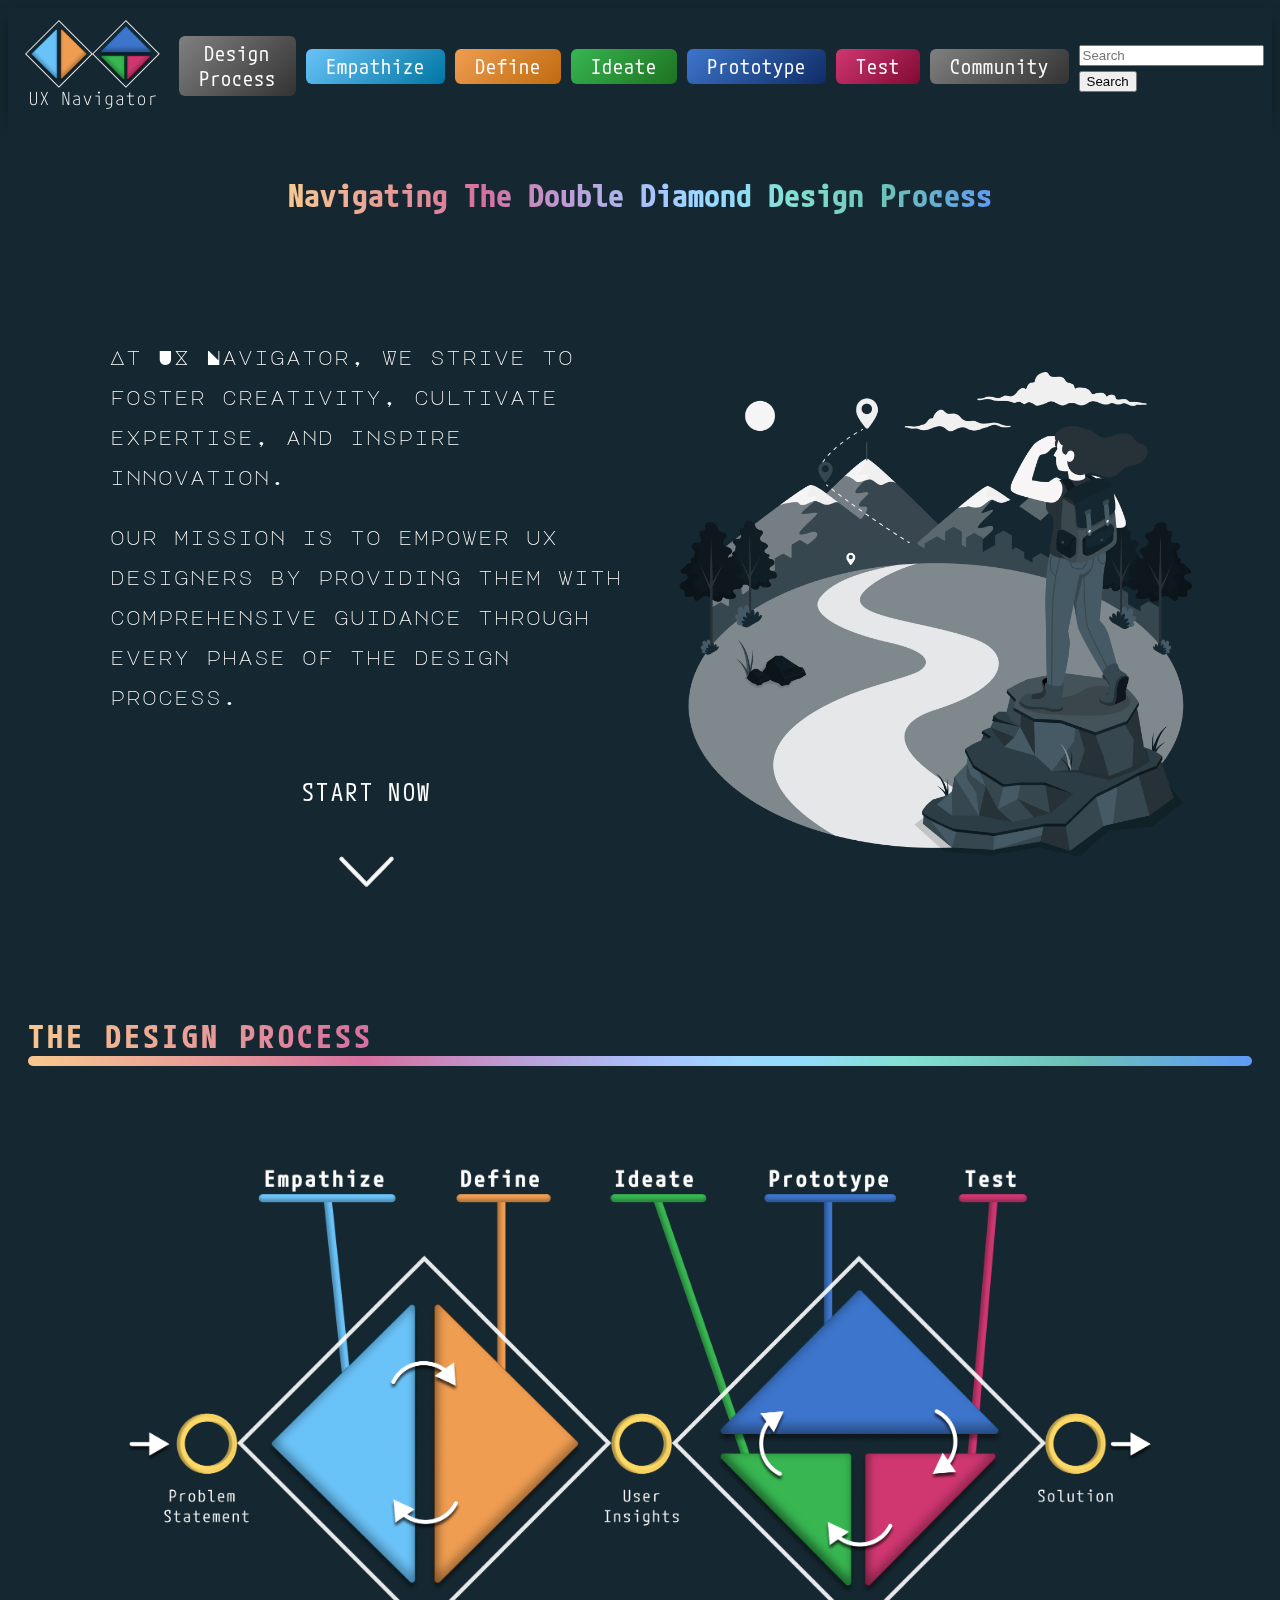
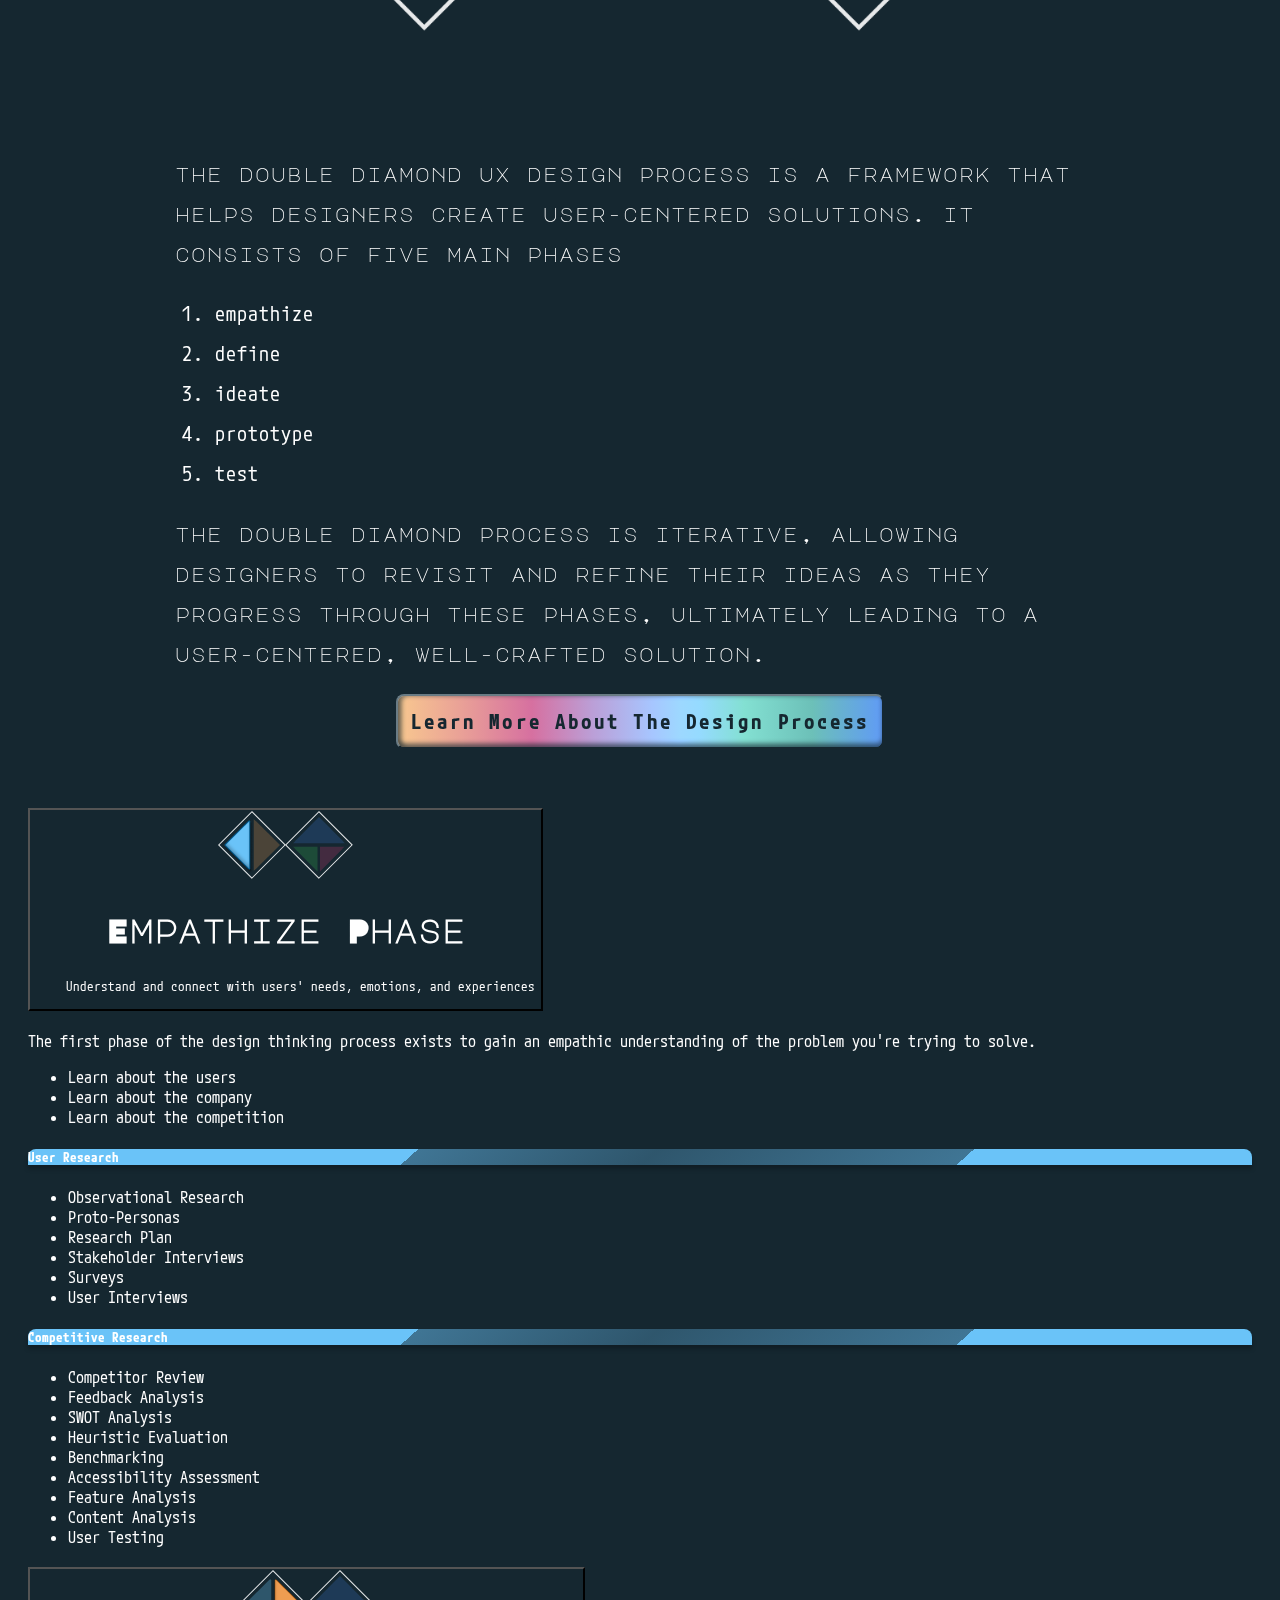
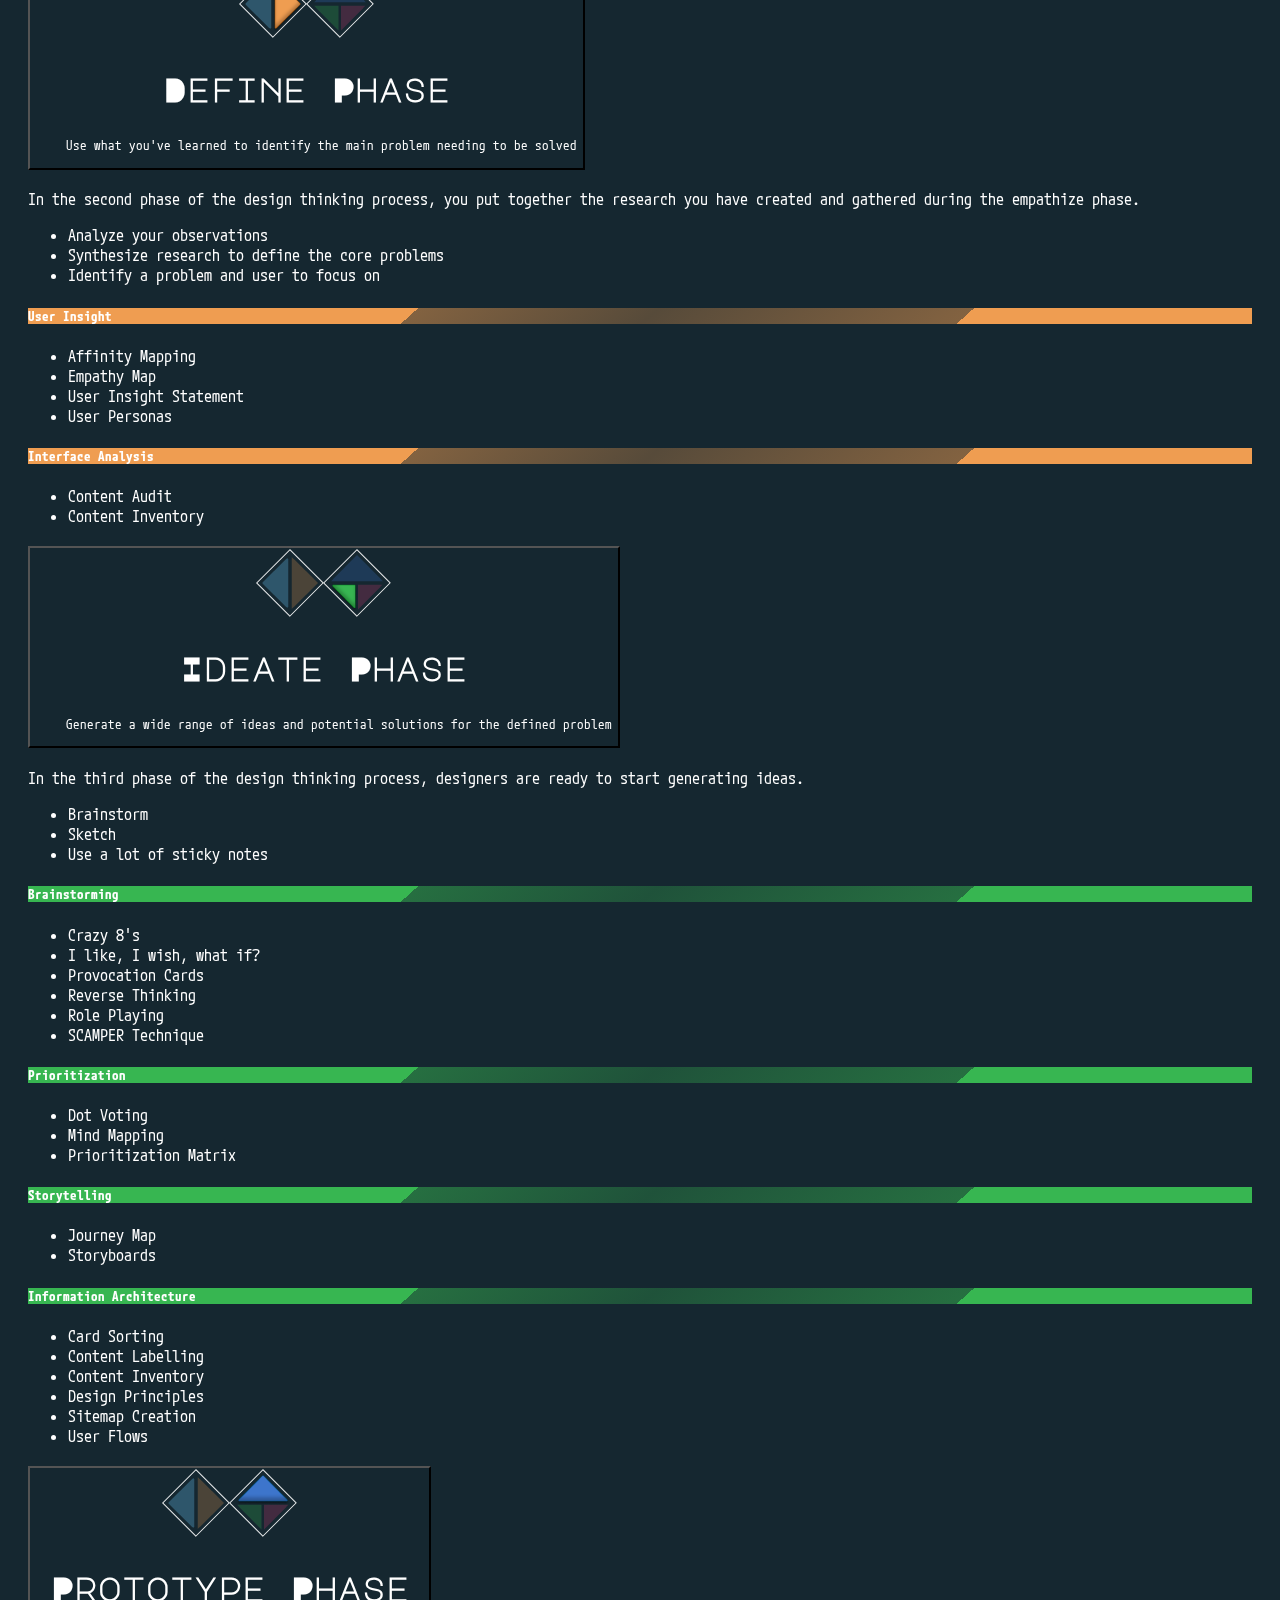
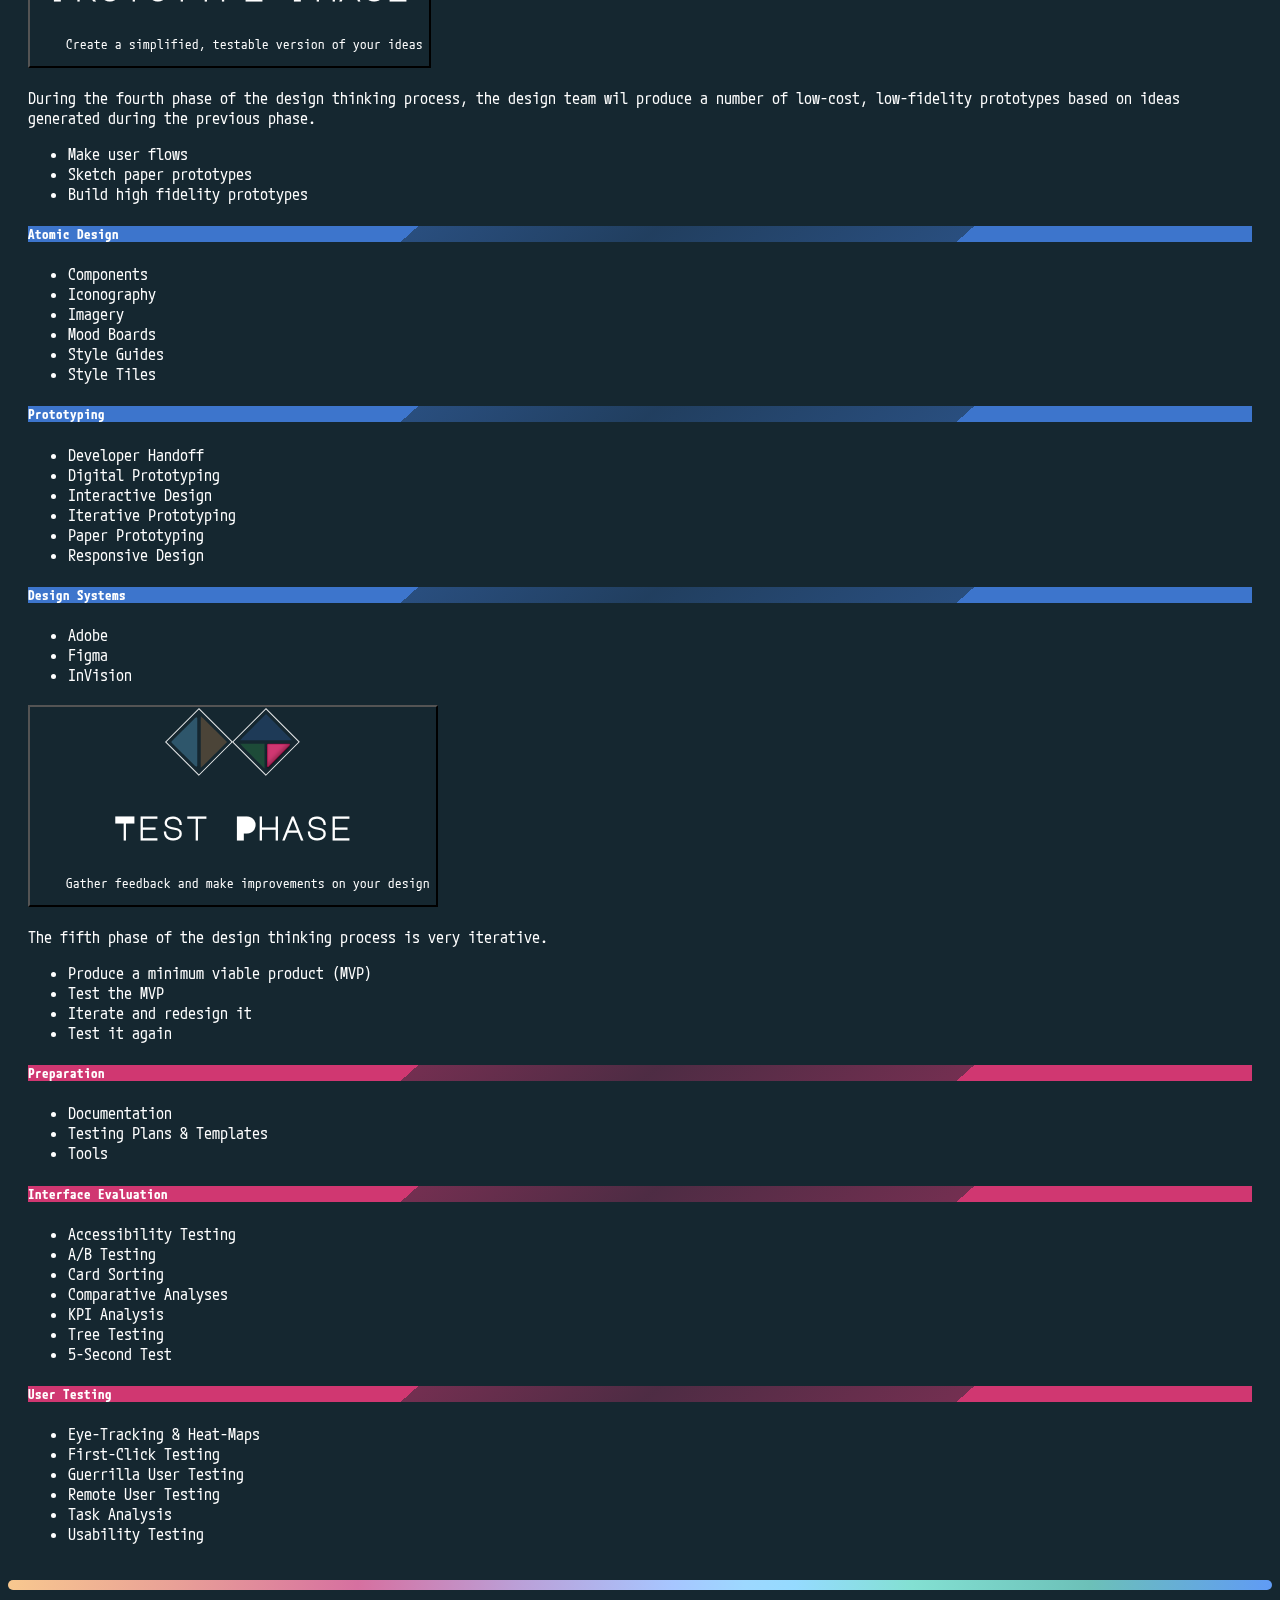
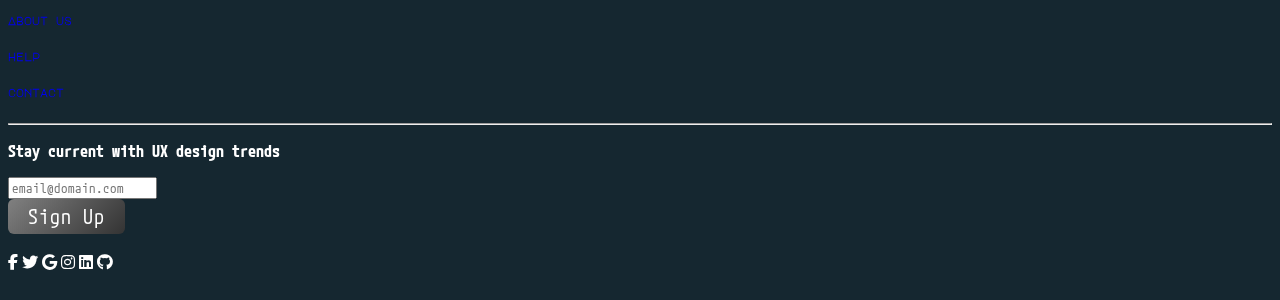
==== commit b0d07340: "templates page" ====
--- a/index.html
+++ b/index.html
@@ -131,7 +131,7 @@
           <button class="accordion-button collapsed d-flex align-items-center accordbutton" type="button"
             data-bs-toggle="collapse" data-bs-target="#flush-collapseOne" aria-expanded="false"
             aria-controls="flush-collapseOne">
-            <img src="images/empathize-icon.svg" alt="Double Diamond with Empathize section highlighted" class="mr-3">
+            <img src="images/empathize-icon.png" alt="Double Diamond with Empathize section highlighted" class="mr-3">
             <div>
               <h3 class="h3font">Empathize Phase</h3>
               <p style="margin-left: 30px;">Understand and connect with users' needs, emotions, and experiences</p>
--- a/css/style.css
+++ b/css/style.css
@@ -15,7 +15,7 @@
     background-color: #152730;
 }
 
-html, body, .hero-section, .accord, .design .main, .container {
+body, .hero-section, .accord, .design .main, .container {
     background-color: #152730 !important;
     color: #FFFFFF;
 }
@@ -568,6 +568,61 @@
     padding-left: 90px !important;
 }
 
+
+/* Usability Testing Templates */
+#templateimg {
+    width: 104.5px;
+    height: 123.75px;
+    margin: 32px;
+}
+
+.card-icon-text {
+    display: flex;
+    align-items: center;
+}
+
+.card-icon-text img {
+    width: 20px;
+    height: 20px;
+}
+
+.card-icon-text-container {
+    display: flex;
+    gap: 20px;
+}
+
+
+.templatescard {
+    width: 300px;
+    height: 400px;
+
+    flex-shrink: 0;
+    border-radius: 20px;
+    border: 1px solid rgba(255, 255, 255, 0.12);
+
+    background: linear-gradient(0deg, rgba(0, 0, 0, 0.16) 0%, rgba(0, 0, 0, 0.16) 100%), #182931;   
+    gap: 24px;
+    padding: 32px;
+    margin-left: 50px;
+
+}
+
+.card-subtitle {
+    color: rgba(255, 255, 255, 0.50);
+    font-family: 'M PLUS Code Latin', monospace;
+
+}
+
+.tmpcards {
+    display: flex;
+}
+.downloadsval {
+    padding-top: 0px !important;
+    margin: 0px;
+    margin-bottom: 50px;
+    font-family: 'M PLUS Code Latin', monospace;
+
+}
 /* Scaling Dots Animation */
 @keyframes scaling-dots {
     0%, 100% {
@@ -597,7 +652,7 @@
 .modal {
     display: none;
     position: fixed;
-    z-index: 1;
+    z-index: 2;
     left: 0;
     top: 0;
     width: 100%;
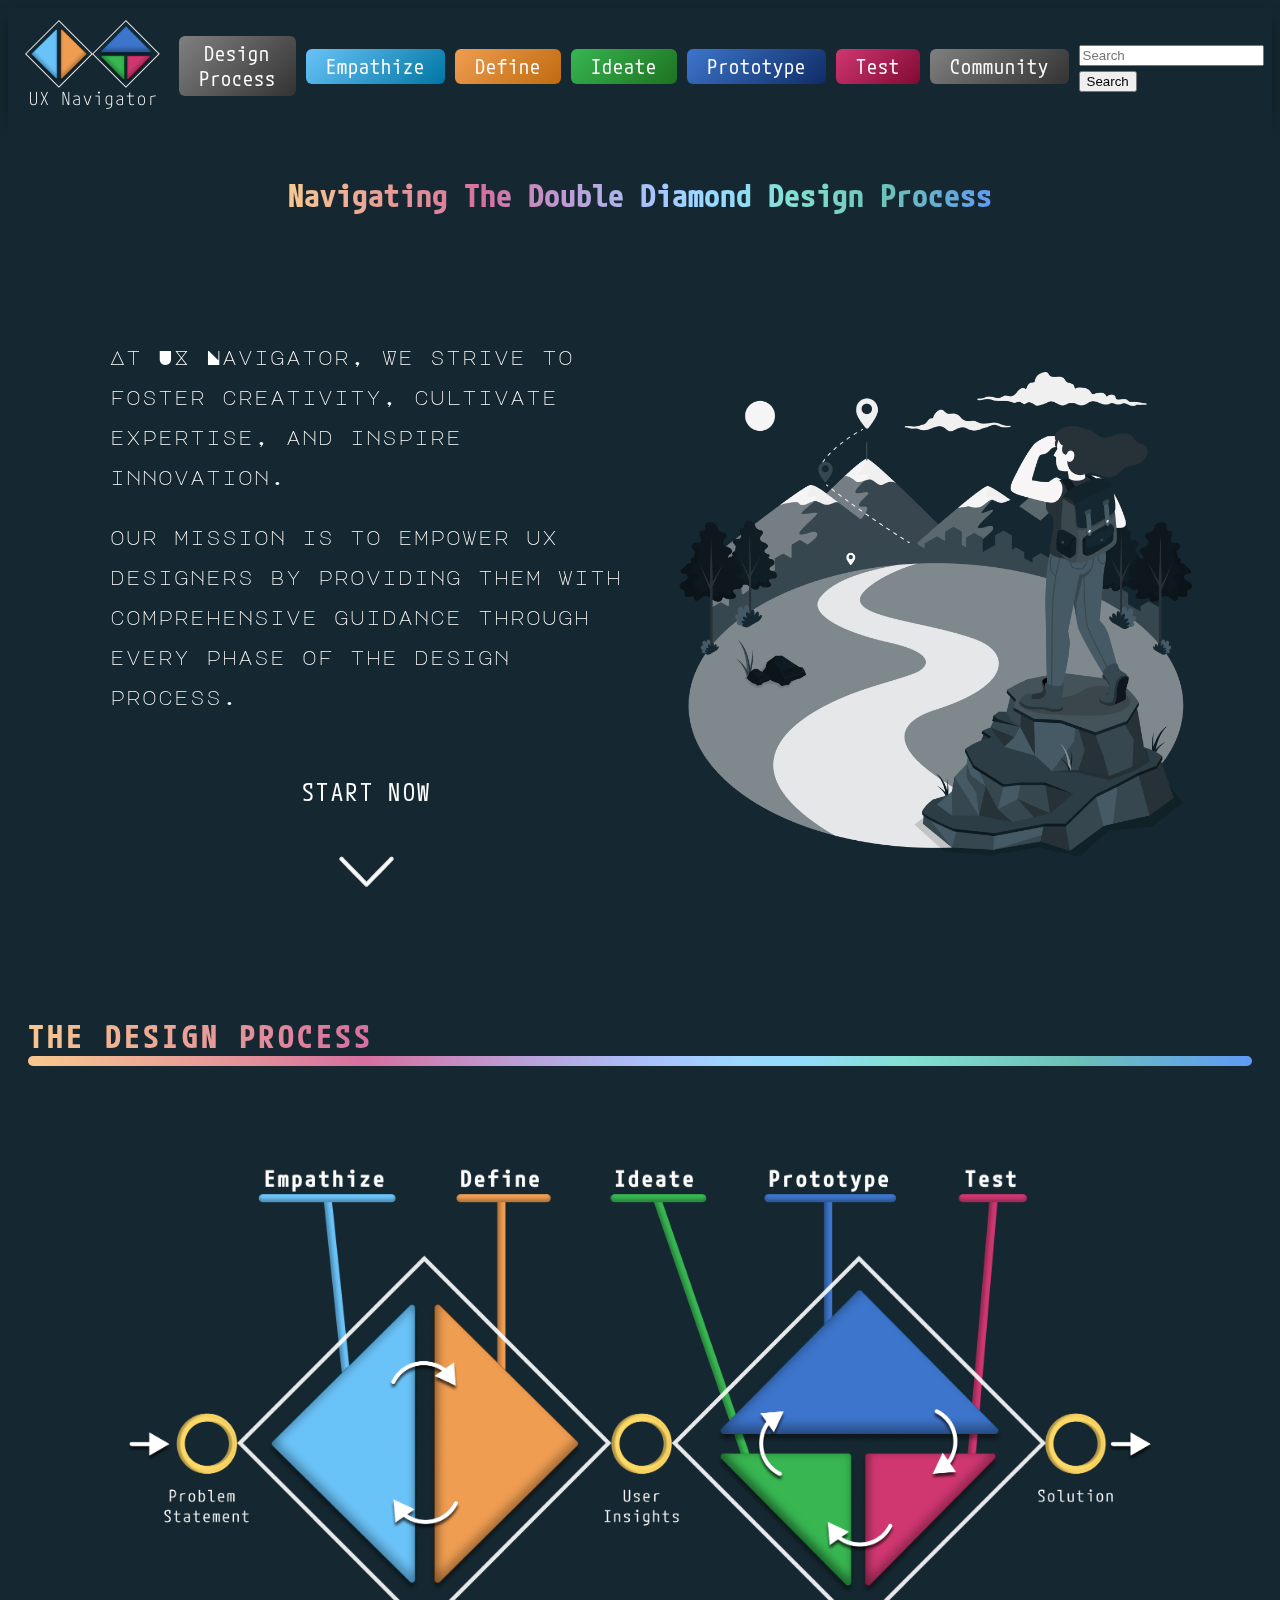
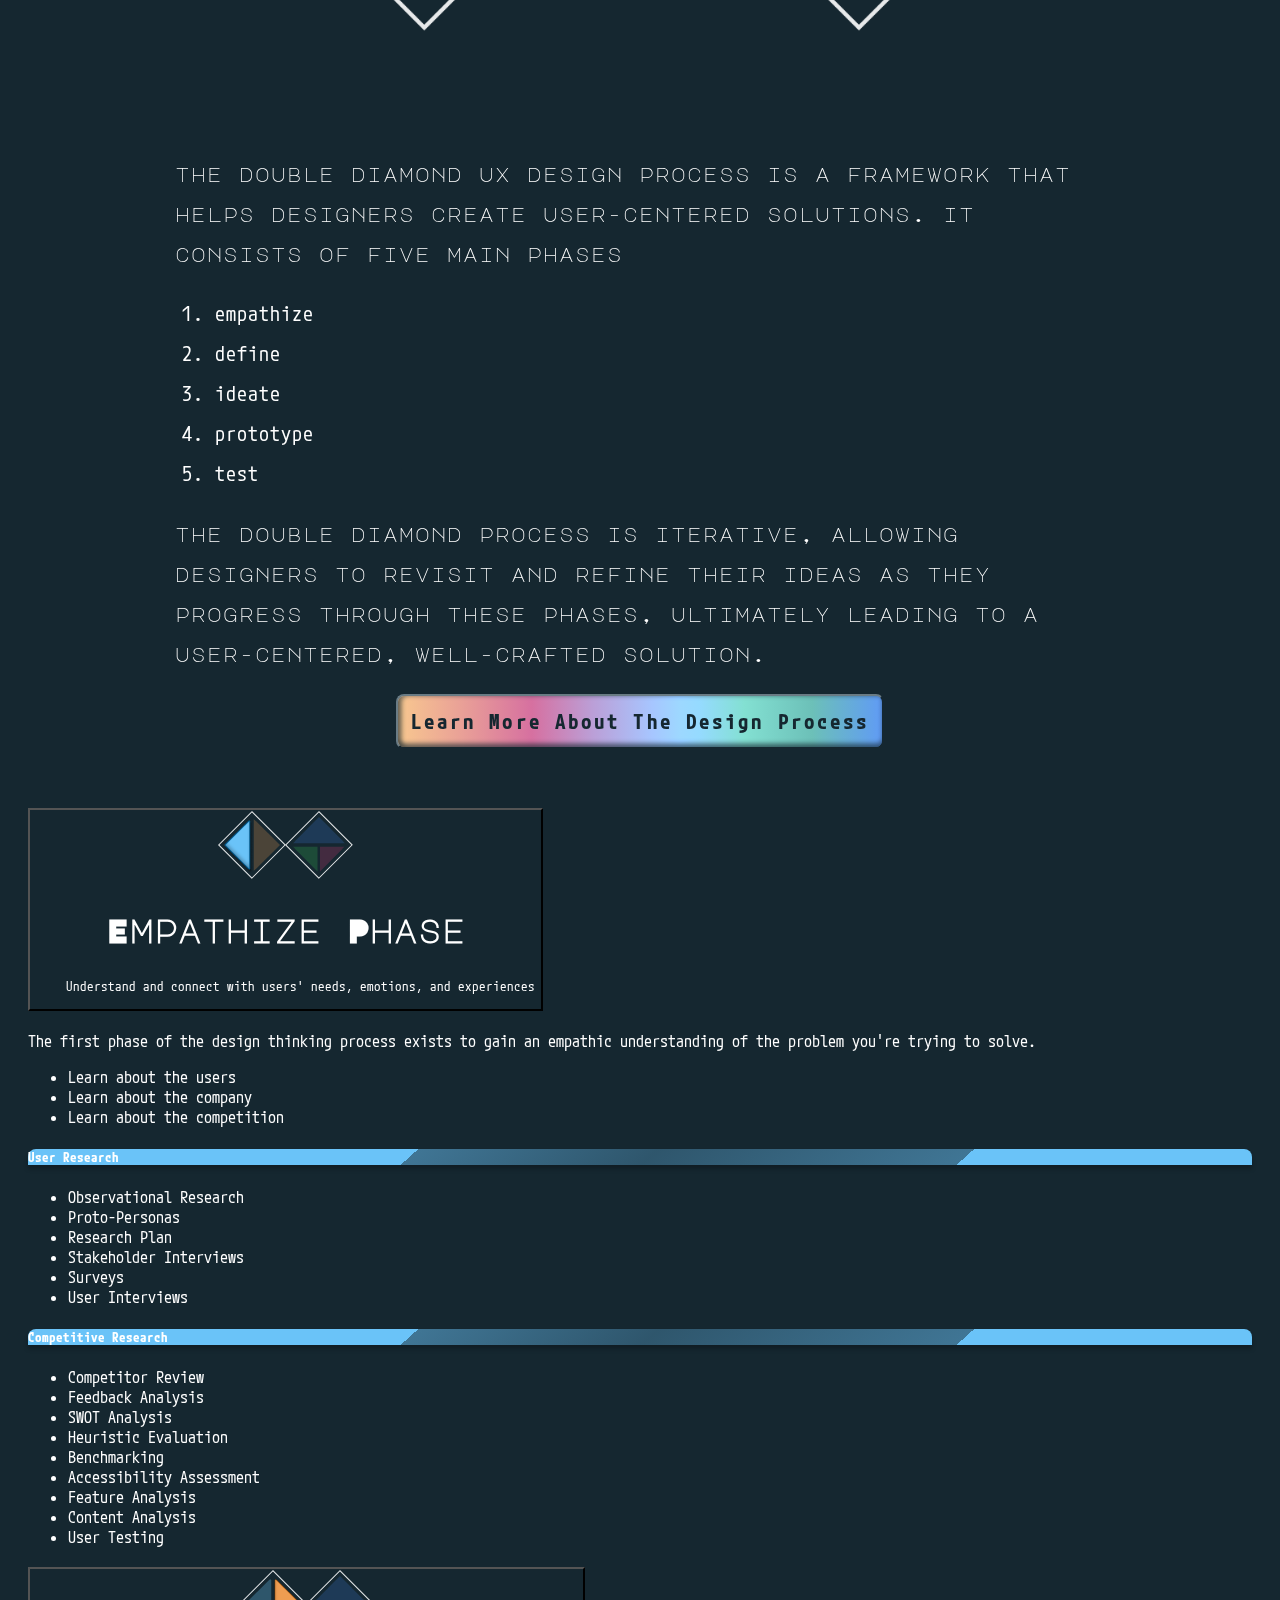
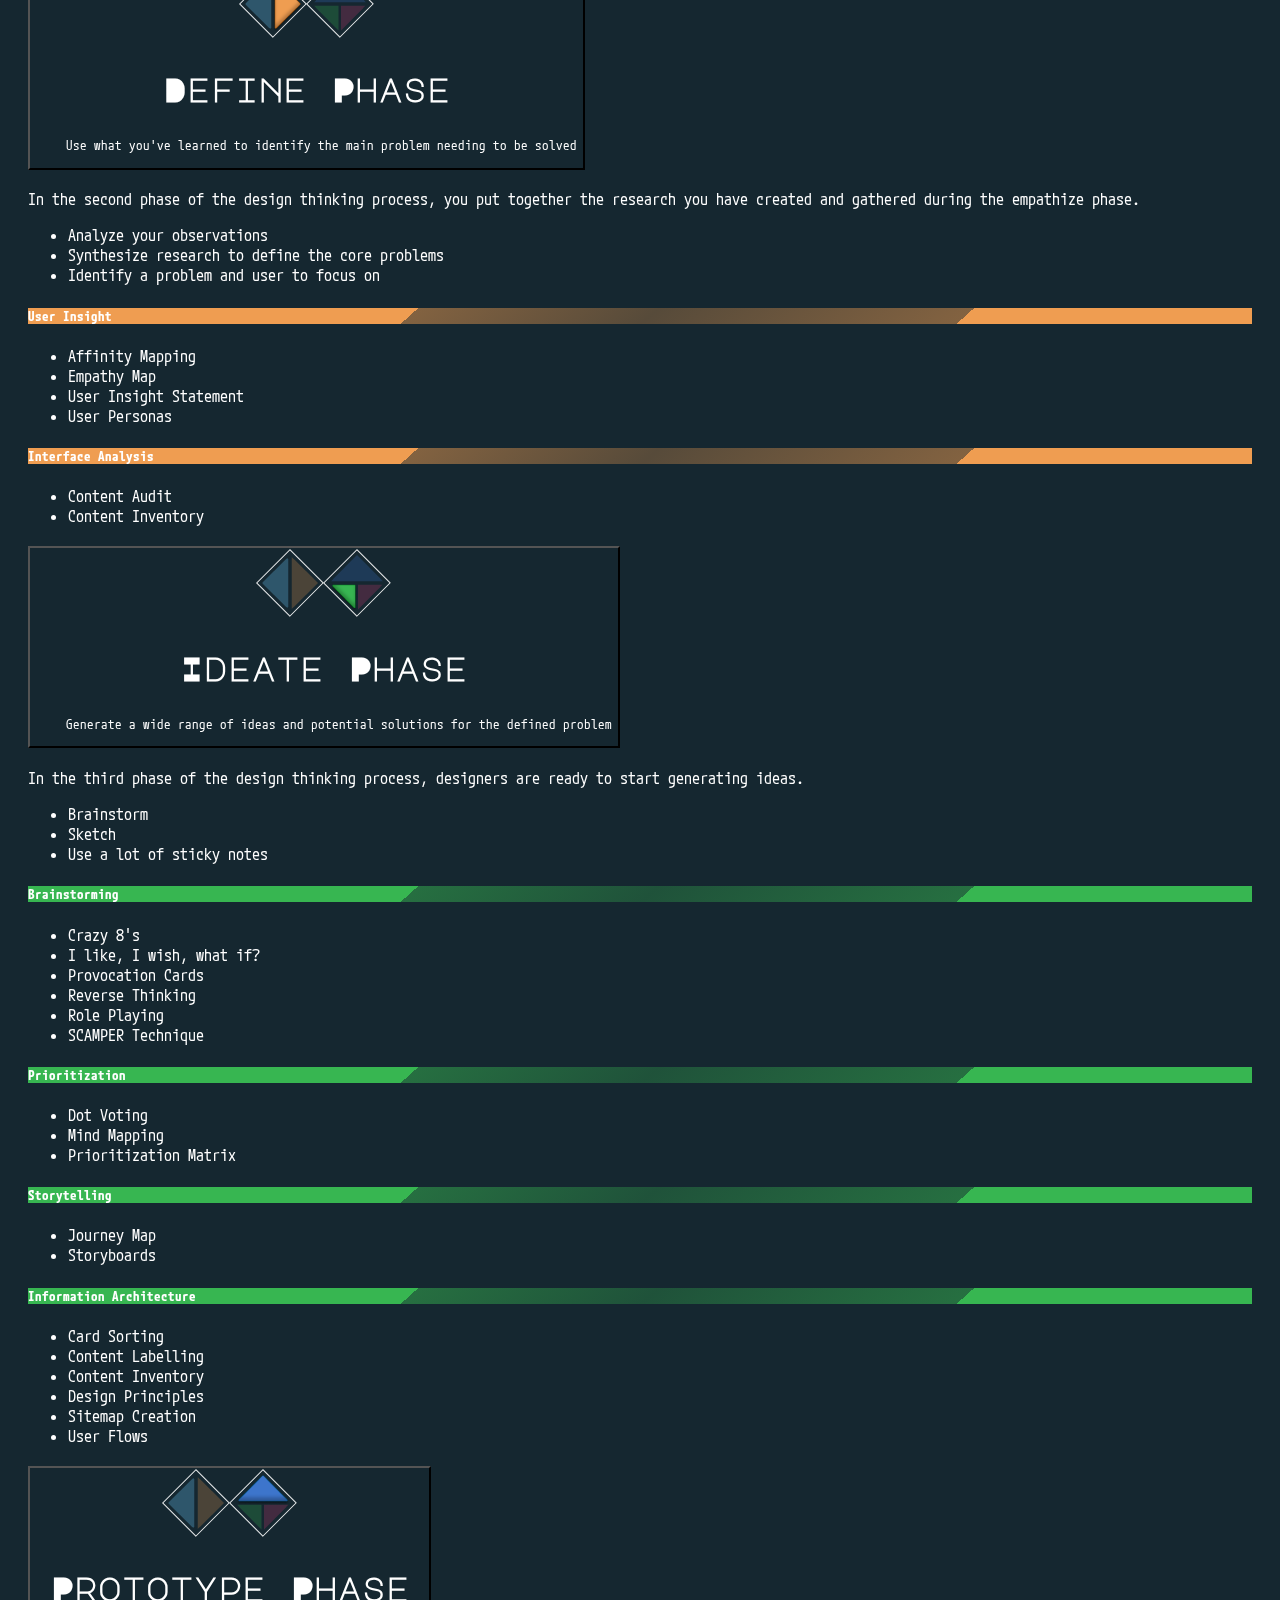
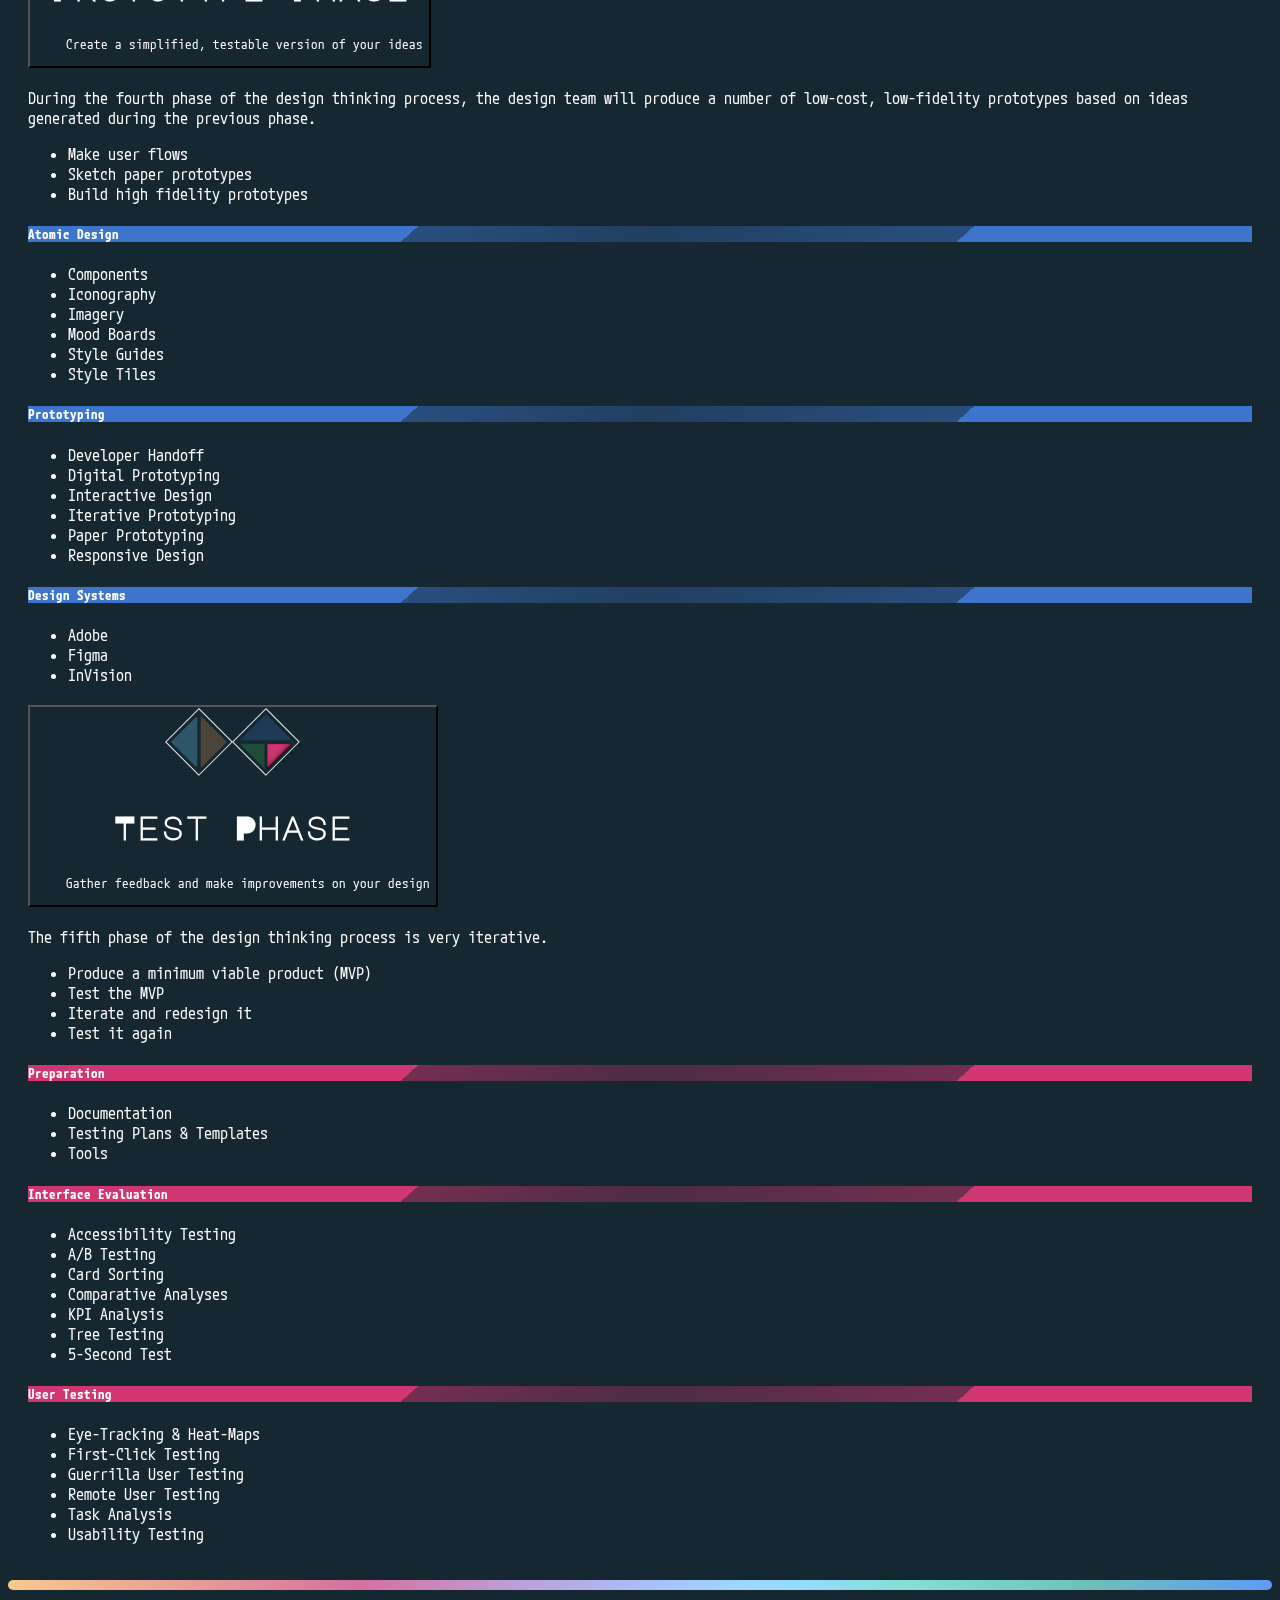
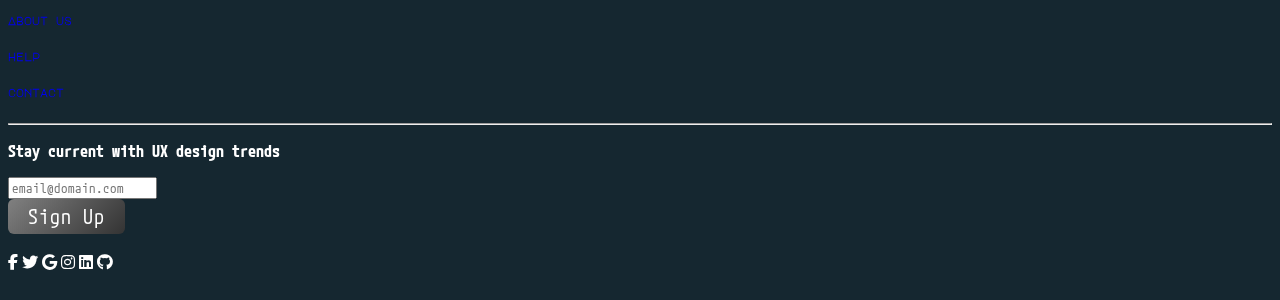
==== commit f92347f8: "footer and top nav" ====
--- a/index.html
+++ b/index.html
@@ -354,7 +354,7 @@
         </h2>
         <div id="flush-collapseFour" class="accordion-collapse collapse" aria-labelledby="flush-headingFour"
           data-bs-parent="#accordionFlushExample">
-          <div class="accordion-body">During the fourth phase of the design thinking process, the design team wil
+          <div class="accordion-body">During the fourth phase of the design thinking process, the design team will
             produce a number of low-cost, low-fidelity prototypes based on ideas generated during the previous phase.
             <ul>
               <li>Make user flows</li>
